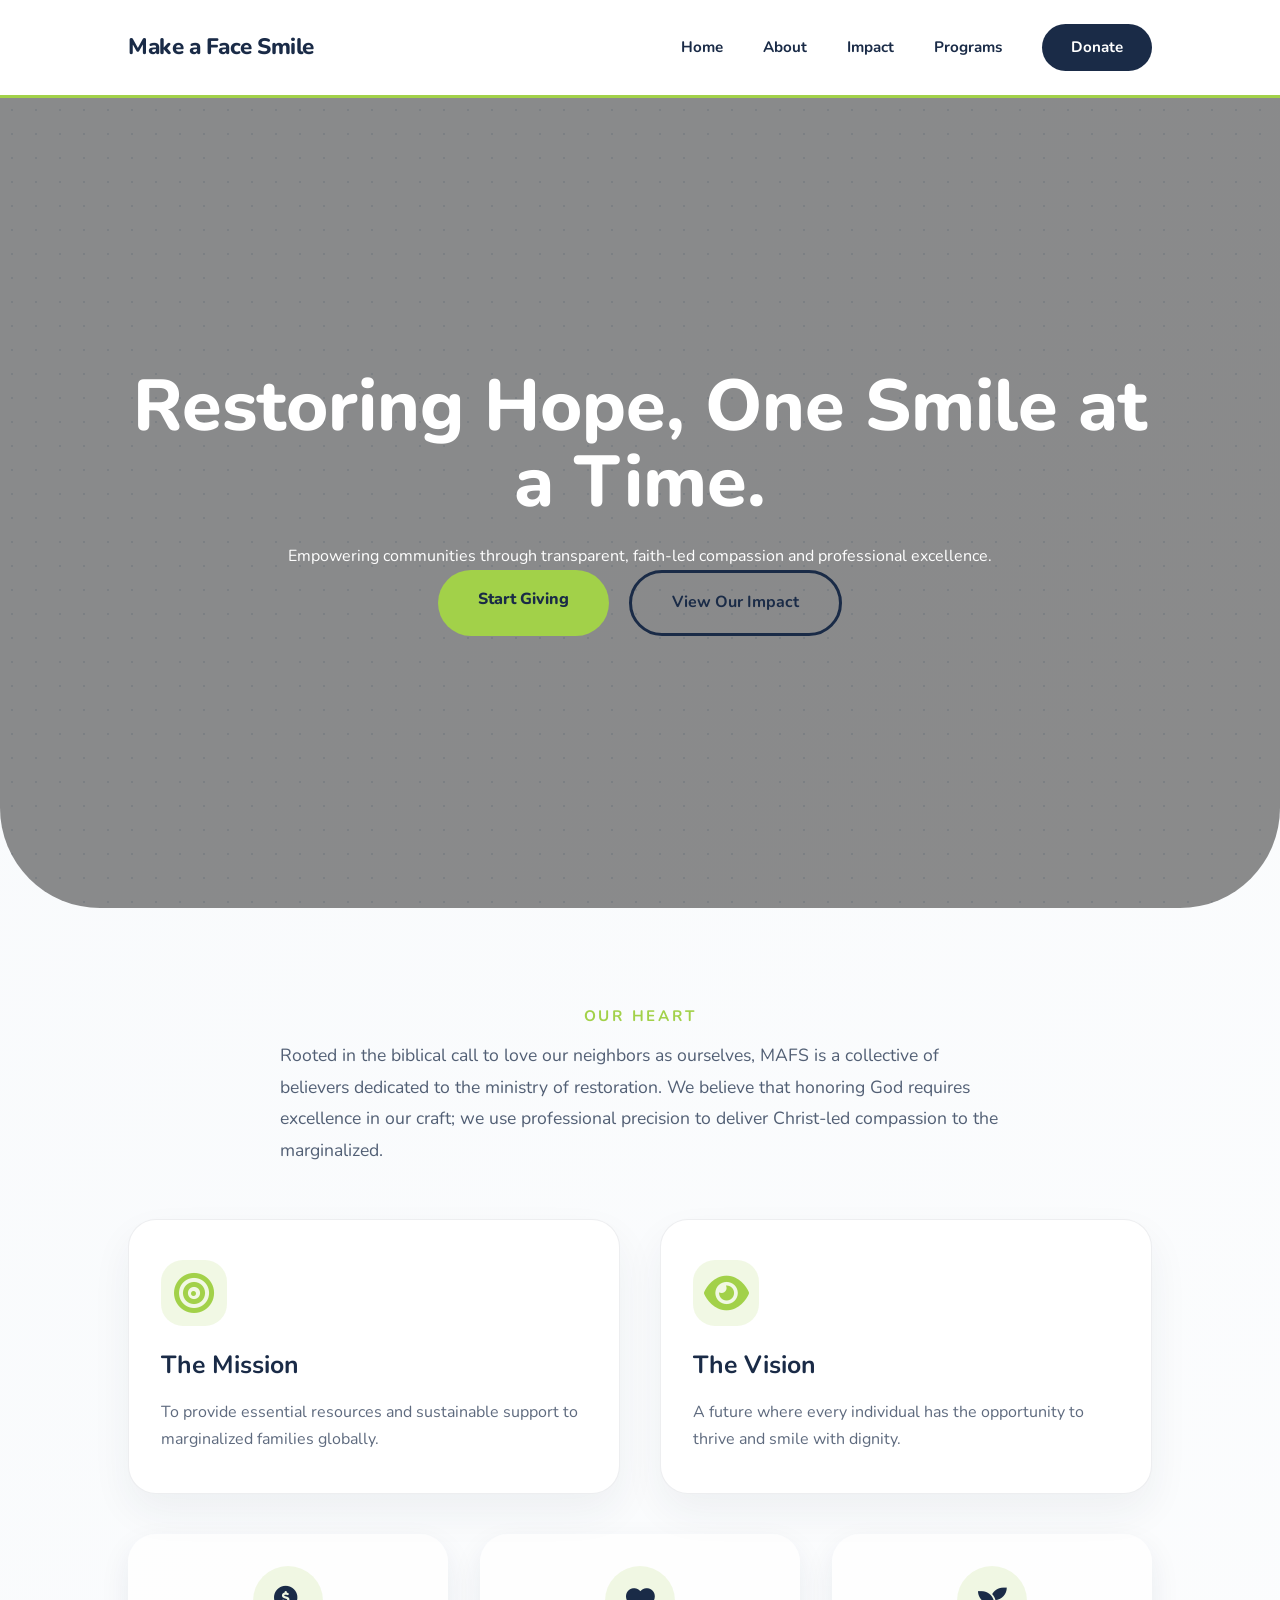
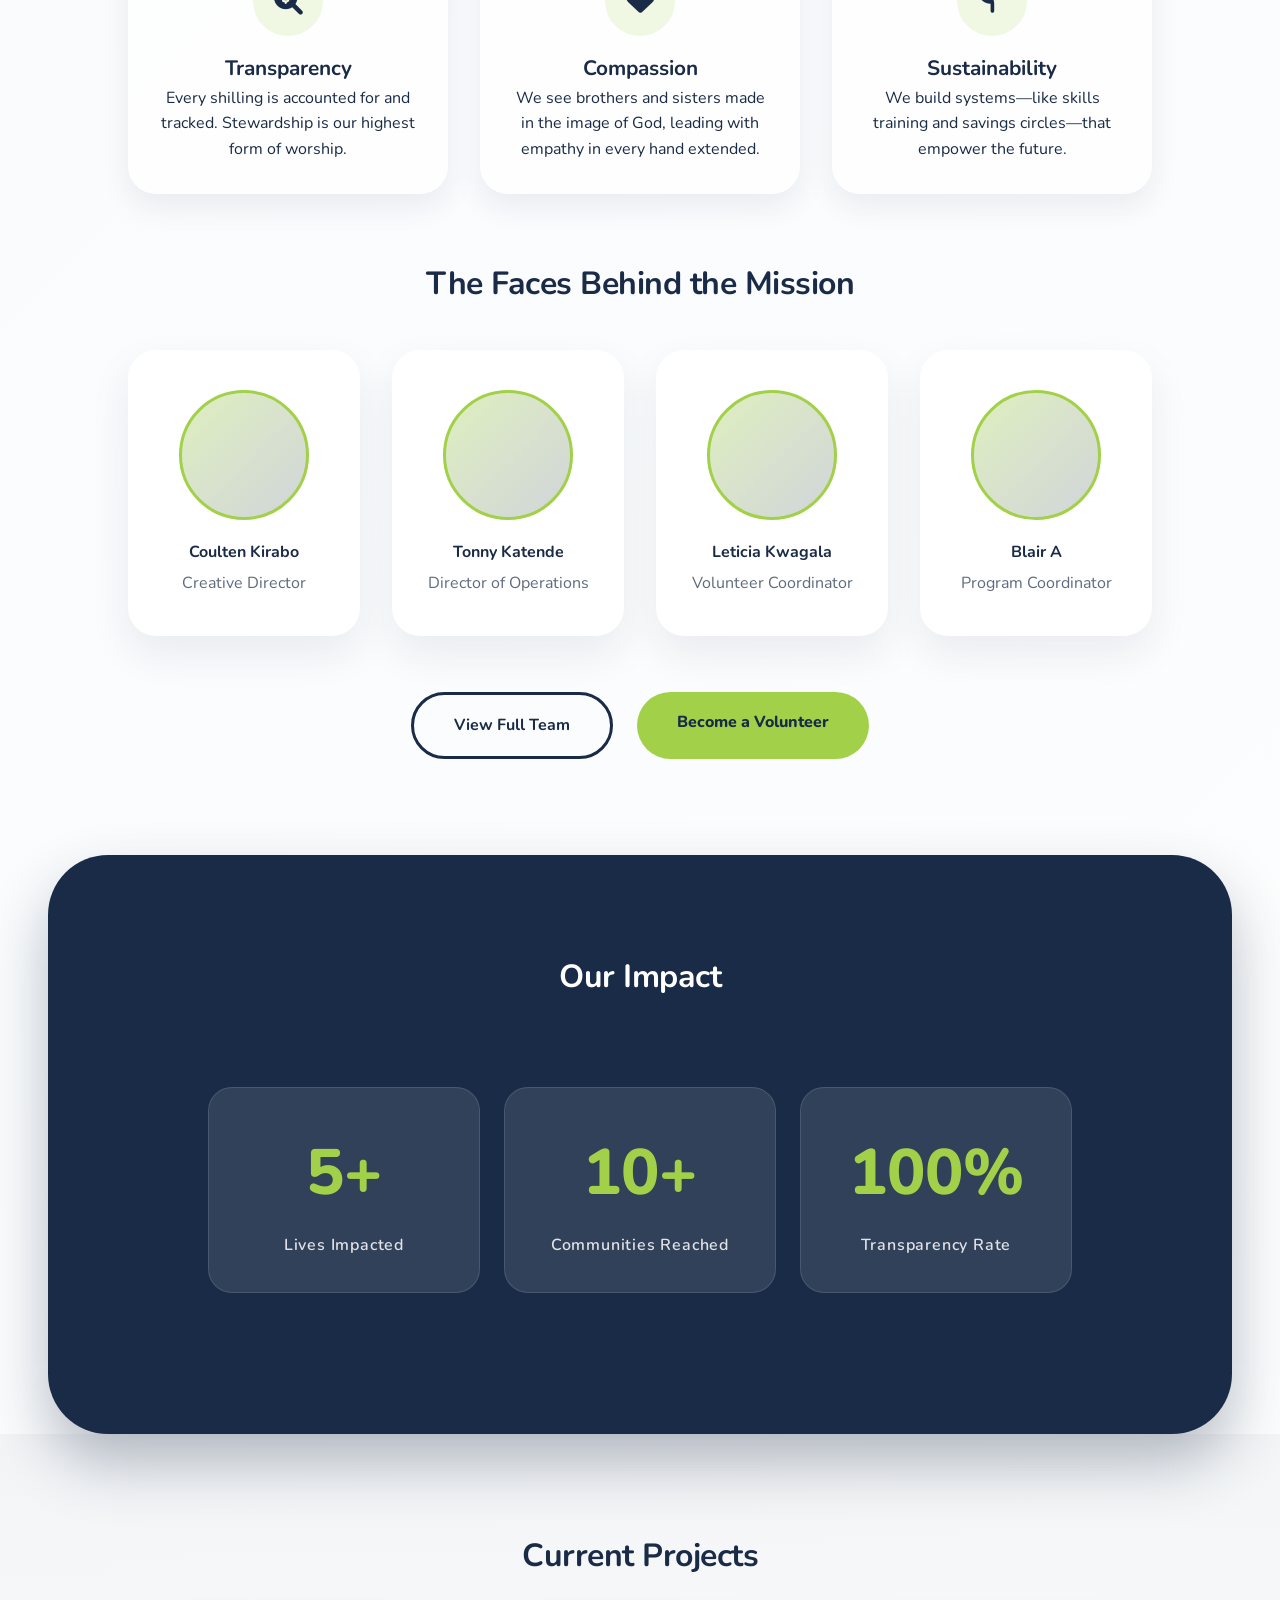
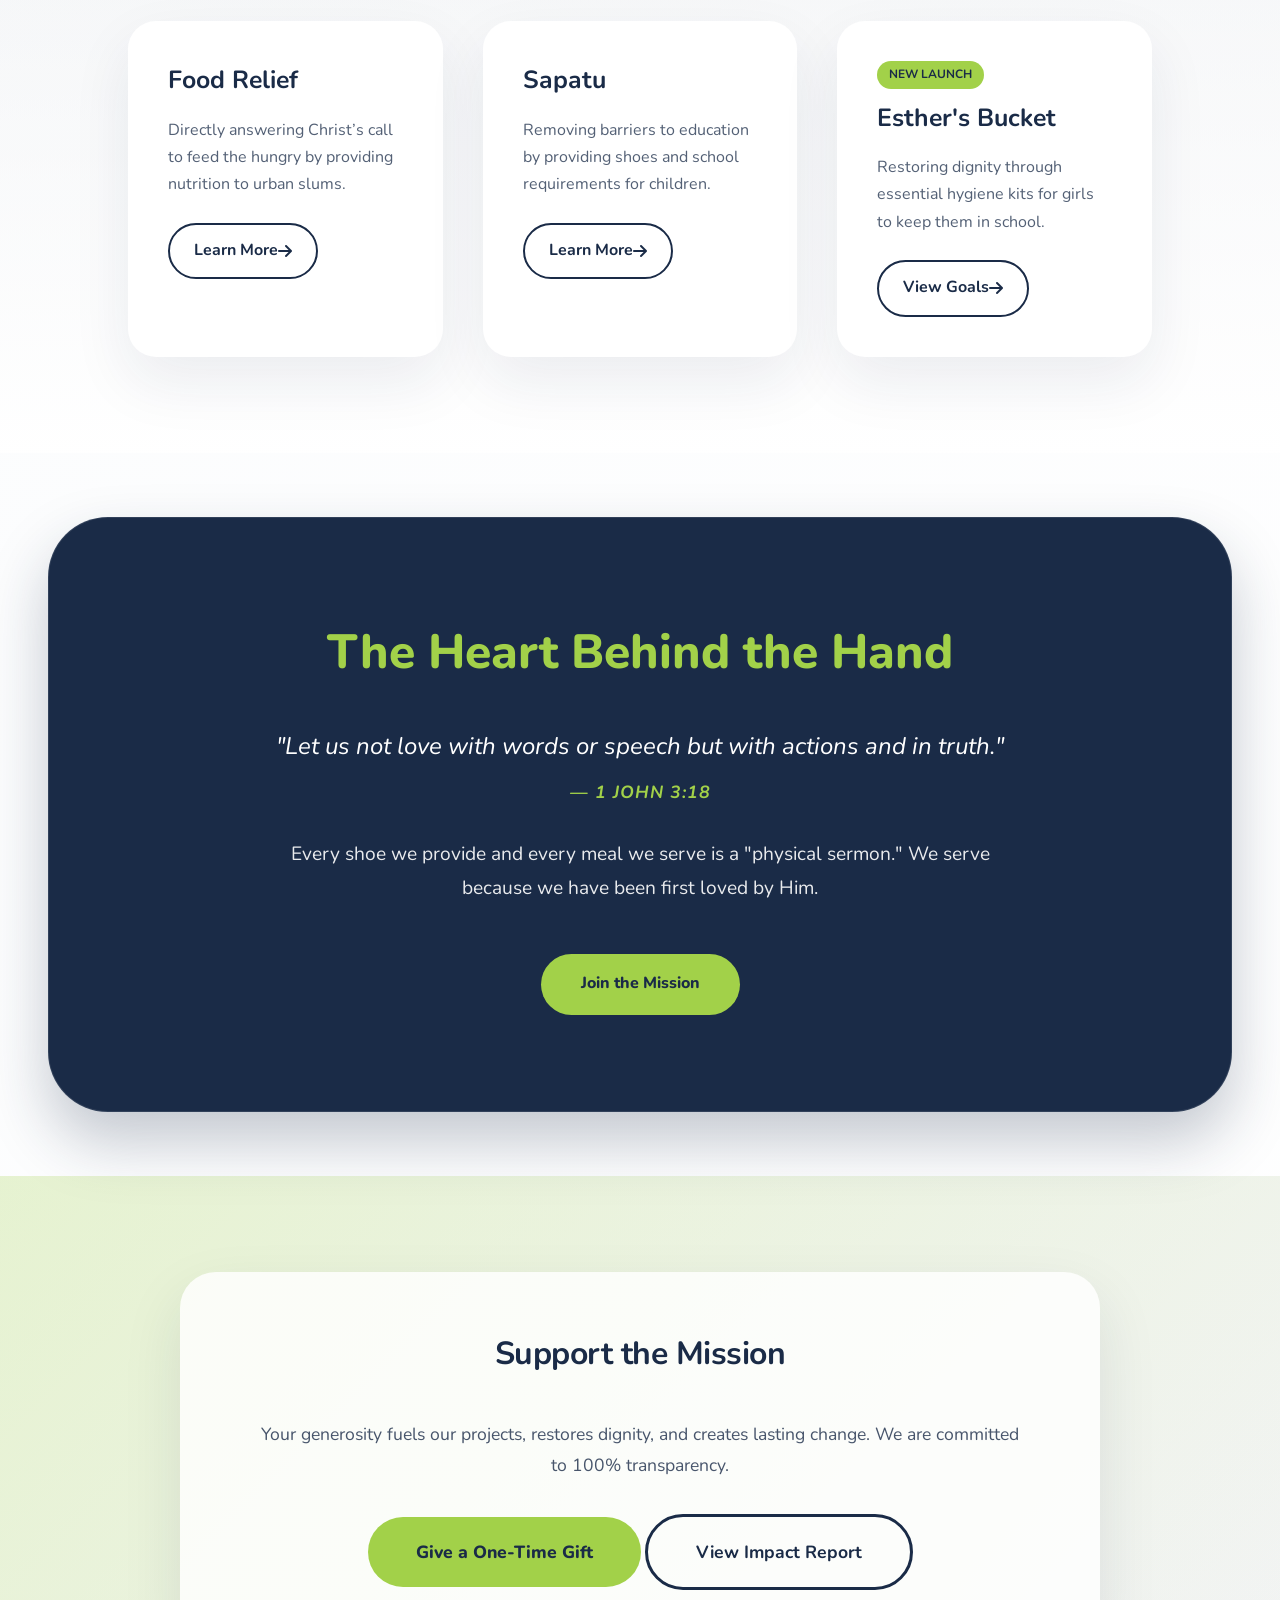
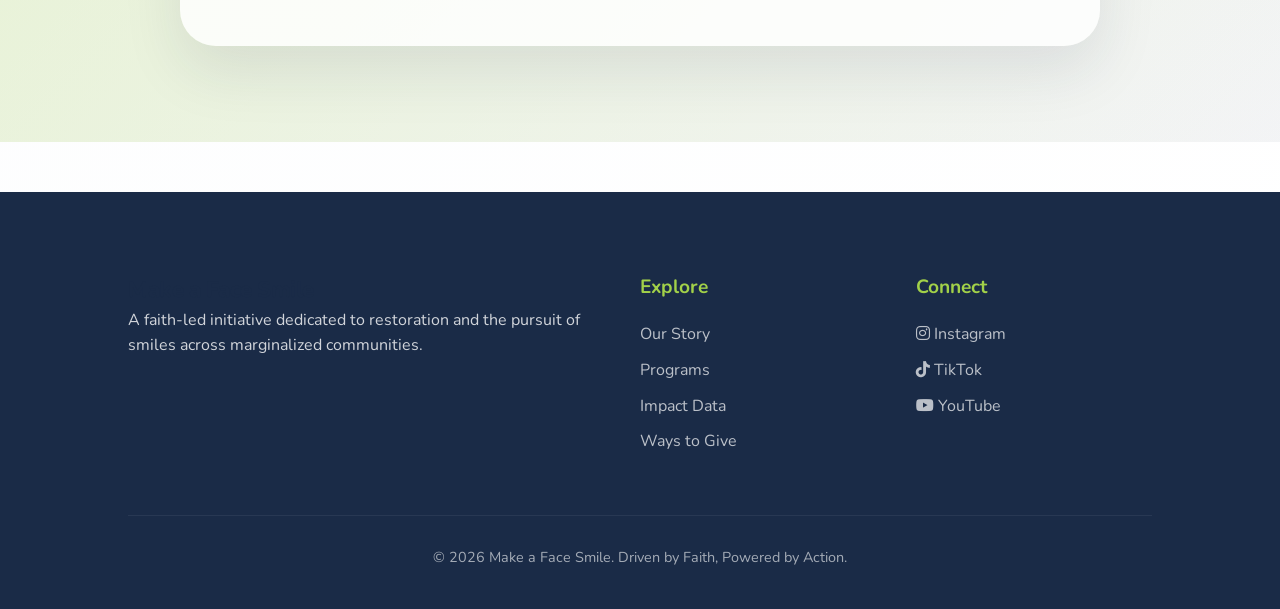
==== index.html @ a9827ba6 "Change: font to Nunito" ====
<!DOCTYPE html>
<html lang="en">

<head>
    <meta charset="UTF-8">
    <meta name="viewport" content="width=device-width, initial-scale=1.0">
    <!-- <link rel="icon" type="image/png" sizes="32x32" href="assets/icon.jpeg"> -->
    <title>Make a Face Smile | Restoring Hope & Dignity</title>
    <link rel="stylesheet" href="style.css">
    <link rel="stylesheet" href="https://cdnjs.cloudflare.com/ajax/libs/font-awesome/6.0.0/css/all.min.css">
</head>

<body>

    <nav class="navbar">
        <div class="logo">Make a Face Smile</div>
        <ul class="nav-links">
            <li><a href="#">Home</a></li>
            <li><a href="#about">About</a></li>
            <li><a href="#impact">Impact</a></li>
            <li><a href="programs.html">Programs</a></li>
            <li><a href="#maintenance.html" class="cta-btn">Donate</a></li>
        </ul>
    </nav>

    <header class="hero">
        <video autoplay muted loop playsinline class="hero-video">
            <source src="assets/sapatus.mp4" type="video/mp4">
            Your browser does not support the video tag.
        </video>
        <div class="hero-content">
            <h1>Restoring Hope, One Smile at a Time.</h1>
            <p>Empowering communities through transparent, faith-led compassion and professional excellence.</p>
            <div class="hero-btns">
                <a href="#maintenance.html" class="btn-primary">Start Giving</a>
                <a href="#impact" class="btn-secondary">View Our Impact</a>
            </div>
        </div>
    </header>

    <section id="about" class="section about-section">
        <div class="container">
            <div class="identity-header">
                <h2 class="section-subtitle">Our Heart</h2>
                <p class="identity-text">
                    Rooted in the biblical call to love our neighbors as ourselves, MAFS is a collective of believers
                    dedicated to the ministry of restoration. We believe that honoring God requires excellence in our
                    craft; we use professional precision to deliver Christ-led compassion to the marginalized.
                </p>
            </div>

            <div class="mission-grid">
                <div class="mission-card glass">
                    <div class="card-icon">
                        <i class="fas fa-bullseye" style="color: var(--accent); font-size: 2.5rem;"></i>
                    </div>
                    <h2>The Mission</h2>
                    <p>To provide essential resources and sustainable support to marginalized families globally.</p>
                </div>
                <div class="mission-card glass">
                    <div class="card-icon">
                        <i class="fas fa-eye" style="color: var(--accent); font-size: 2.5rem;"></i>
                    </div>
                    <h2>The Vision</h2>
                    <p>A future where every individual has the opportunity to thrive and smile with dignity.</p>
                </div>
            </div>

            <div class="values-grid">
                <div class="value-item">
                    <div class="value-circle glass"><i class="fas fa-search-dollar"></i></div>
                    <h3>Transparency</h3>
                    <p>Every shilling is accounted for and tracked. Stewardship is our highest form of worship.</p>
                </div>
                <div class="value-item">
                    <div class="value-circle glass"><i class="fas fa-heart"></i></div>
                    <h3>Compassion</h3>
                    <p>We see brothers and sisters made in the image of God, leading with empathy in every hand
                        extended.</p>
                </div>
                <div class="value-item">
                    <div class="value-circle glass"><i class="fas fa-seedling"></i></div>
                    <h3>Sustainability</h3>
                    <p>We build systems—like skills training and savings circles—that empower the future.</p>
                </div>
            </div>

            <div class="team-section">
                <h2 class="section-title">The Faces Behind the Mission</h2>
                <div class="team-grid">
                    <div class="team-member">
                        <div class="member-photo glass"></div>
                        <h4>Coulten Kirabo</h4>
                        <p>Creative Director</p>
                    </div>
                    <div class="team-member">
                        <div class="member-photo glass"></div>
                        <h4>Tonny Katende</h4>
                        <p>Director of Operations</p>
                    </div>
                    <div class="team-member">
                        <div class="member-photo glass"></div>
                        <h4>Leticia Kwagala</h4>
                        <p>Volunteer Coordinator</p>
                    </div>
                    <div class="team-member">
                        <div class="member-photo glass"></div>
                        <h4>Blair A</h4>
                        <p>Program Coordinator</p>
                    </div>
                </div>
                <div class="team-actions">
                    <a href="#maintenance.html" class="btn-secondary">View Full Team</a>
                    <a href="#maintenance.html" class="btn-primary"
                        style="background-color: var(--accent); color: var(--primary);">Become a Volunteer</a>
                </div>
            </div>
        </div>
    </section>

    <section id="impact" class="section impact-section">
        <h2 class="section-title">Our Impact</h2>
        <div class="stats-bar glass">
            <div class="stat-item">
                <h3 class="stat">5k+</h3>
                <p>Lives Impacted</p>
            </div>
            <div class="stat-item">
                <h3 class="stat">10+</h3>
                <p>Communities Reached</p>
            </div>
            <div class="stat-item">
                <h3 class="stat-number">100</h3>
                <p>Transparency Rate</p>
            </div>
        </div>
    </section>

    <section class="projects-container">
        <h2 class="section-title">Current Projects</h2>
        <div class="projects-grid">
            <article class="project-card glass">
                <div class="card-content">
                    <h3>Food Relief</h3>
                    <p>Directly answering Christ’s call to feed the hungry by providing nutrition to urban slums.</p>
                    <a href="programs.html" class="btn-minimal">Learn More <i class="fas fa-arrow-right"></i></a>
                </div>
            </article>

            <article class="project-card glass">
                <div class="card-content">
                    <h3>Sapatu</h3>
                    <p>Removing barriers to education by providing shoes and school requirements for children.</p>
                    <a href="programs.html" class="btn-minimal">Learn More <i class="fas fa-arrow-right"></i></a>
                </div>
            </article>

            <article class="project-card glass highlight">
                <div class="card-content">
                    <span class="status-badge">New Launch</span>
                    <h3>Esther's Bucket</h3>
                    <p>Restoring dignity through essential hygiene kits for girls to keep them in school.</p>
                    <a href="programs.html" class="btn-minimal">View Goals <i class="fas fa-arrow-right"></i></a>
                </div>
            </article>
        </div>
    </section>

    <section class="heart-behind-hand glass">
        <div class="container center-text">
            <h2>The Heart Behind the Hand</h2>
            <blockquote>
                "Let us not love with words or speech but with actions and in truth."
                <cite>— 1 John 3:18</cite>
            </blockquote>
            <p>Every shoe we provide and every meal we serve is a "physical sermon." We serve because we have been first
                loved by Him.</p>
            <a href="maintenance.html" class="btn-primary">Join the Mission</a>
        </div>
    </section>

    <section id="donate" class="section donate-section">
        <div class="donate-container glass">
            <h2 class="section-title">Support the Mission</h2>
            <div class="donate-content">
                <p class="donate-description">
                    Your generosity fuels our projects, restores dignity, and creates lasting change. We are committed
                    to 100% transparency.
                </p>
                <div class="donate-btns">
                    <a href="maintenance.html" class="btn-primary btn-large">Give a One-Time Gift</a>
                    <a href="#" class="btn-secondary btn-large">View Impact Report</a>
                </div>
            </div>
        </div>
    </section>

    <footer class="footer">
        <div class="footer-container">
            <div class="footer-column">
                <div class="logo">Make a Face Smile</div>
                <p>A faith-led initiative dedicated to restoration and the pursuit of smiles across marginalized
                    communities.</p>
            </div>
            <div class="footer-column">
                <h4>Explore</h4>
                <ul>
                    <li><a href="#about">Our Story</a></li>
                    <li><a href="programs.html">Programs</a></li>
                    <li><a href="#impact">Impact Data</a></li>
                    <li><a href="#maintenance.html">Ways to Give</a></li>
                </ul>
            </div>
            <div class="footer-column">
                <h4>Connect</h4>
                <div class="social-links">
                    <a href="#"><i class="fab fa-instagram"></i> Instagram</a>
                    <a href="https://www.tiktok.com/@make.a.face.smile" target="_blank"><i class="fab fa-tiktok"></i>
                        TikTok</a>
                    <a href="#"><i class="fab fa-youtube"></i> YouTube</a>
                </div>
            </div>
        </div>
        <div class="footer-bottom">
            <p>&copy; 2026 Make a Face Smile. Driven by Faith, Powered by Action.</p>
        </div>
    </footer>

    <script src="script.js"></script>
</body>

</html>
---- style.css ----
@import url('https://fonts.googleapis.com/css2?family=Nunito:wght@400;700;800&display=swap');

:root {
    --primary: #1A2B47;
    --accent: #A2D149;
    --neutral: #E2E8F0;
    --white: #FFFFFF;
    --bg-light: #F8FAFC;
    --joy-yellow: #A2D149;
}

* {
    margin: 0;
    padding: 0;
    box-sizing: border-box;
    font-family: 'Nunito', sans-serif;
}

html {
    scroll-behavior: smooth;
}


body {
    background: linear-gradient(135deg, var(--bg-light) 0%, var(--white) 100%);
    color: var(--primary);
    line-height: 1.6;
}

.navbar {
    display: flex;
    justify-content: space-between;
    align-items: center;
    padding: 1.5rem 10%;
    background: rgba(255, 255, 255, 0.95);
    backdrop-filter: blur(15px);
    position: sticky;
    top: 0;
    z-index: 1000;
    border-bottom: 3px solid var(--accent);
}

.logo {
    font-size: 1.4rem;
    font-weight: 800;
    letter-spacing: -0.5px;
    color: var(--primary);
}

.nav-links {
    display: flex;
    list-style: none;
    gap: 2.5rem;
    align-items: center;
}

.nav-links a {
    text-decoration: none;
    color: var(--primary);
    font-weight: 700;
    font-size: 0.95rem;
    transition: color 0.3s;
}

.nav-links a:hover {
    color: var(--accent);
}

.nav-links li a.active {
    color: var(--accent);
}

.cta-btn {
    background: var(--primary);
    color: var(--white) !important;
    padding: 0.7rem 1.8rem;
    border-radius: 50px;
    transition: all 0.3s ease;
    display: inline-block;
    text-align: center;
}

.cta-btn:hover {
    background: var(--accent);
    color: var(--primary) !important;
    transform: translateY(-2px);
    box-shadow: 0 5px 15px rgba(162, 209, 73, 0.4);
}

.hero {
    height: 90vh;
    display: flex;
    align-items: center;
    justify-content: center;
    text-align: center;
    padding: 0 10%;
    border-radius: 0 0 100px 100px;
    background: linear-gradient(180deg, rgba(162, 209, 73, 0.1) 0%, var(--bg-light) 100%);
    background-image: radial-gradient(var(--neutral) 0.8px, transparent 0.8px);
    background-size: 24px 24px;
    position: relative;
    overflow: hidden;
}

.hero::before {
    content: "";
    position: absolute;
    top: 0;
    left: 0;
    width: 100%;
    height: 100%;
    background: rgba(0, 0, 0, 0.45); 
    z-index: 1;
}

.hero-video {
    position: absolute;
    top: 50%;
    left: 50%;
    min-width: 100%;
    min-height: 100%;
    width: auto;
    height: auto;
    z-index: -1; 
    transform: translate(-50%, -50%);
    object-fit: cover; 
}

.hero-content {
    position: relative; 
    z-index: 2;      
    color: var(--white); 
}

.hero-content h1 {
    font-size: clamp(2.5rem, 6vw, 4.5rem);
    line-height: 1.05;
    margin-bottom: 1.5rem;
    font-weight: 800;
    color: var(--white);
}

.hero-content h1 span {
    color: var(--accent);
}

.hero-btns {
    display: flex;
    gap: 1.2rem;
    justify-content: center;
    flex-wrap: wrap;
}

.btn-primary {
    background: var(--accent);
    color: var(--primary);
    padding: 1.1rem 2.5rem;
    text-decoration: none;
    font-weight: 800;
    border-radius: 50px;
    display: inline-block;
    text-align: center;
    transition: all 0.4s cubic-bezier(0.175, 0.885, 0.32, 1.275);
}

.btn-primary:hover {
    background: var(--primary);
    color: var(--white);
    transform: scale(1.05);
    box-shadow: 0 15px 30px rgba(162, 209, 73, 0.3);
}

.btn-secondary {
    border: 3px solid var(--primary);
    color: var(--primary);
    padding: 1.1rem 2.5rem;
    text-decoration: none;
    font-weight: 700;
    border-radius: 50px;
    display: inline-block;
    text-align: center;
    transition: all 0.3s;
}

.btn-secondary:hover {
    background: var(--primary);
    color: var(--white);
}

.heart-behind-hand.glass {
    background: var(--primary);
    color: var(--white);
    padding: 6rem 10%;
    margin: 4rem 3rem;
    border-radius: 60px;
    text-align: center;
    box-shadow: 0 30px 60px rgba(26, 43, 71, 0.25);
    border: 1px solid rgba(255, 255, 255, 0.1);
}

.heart-behind-hand.glass-dark {
    background: rgba(26, 43, 71, 0.95);
    backdrop-filter: blur(20px);
    -webkit-backdrop-filter: blur(20px);
    color: var(--white);
    padding: 6rem 10%;
    margin: 4rem 3rem;
    border-radius: 60px;
    text-align: center;
    box-shadow: 0 30px 60px rgba(26, 43, 71, 0.4);
    border: 1px solid rgba(255, 255, 255, 0.15);
    position: relative;
}

.heart-behind-hand.glass-dark::before {
    content: '';
    position: absolute;
    top: 0;
    left: 0;
    right: 0;
    bottom: 0;
    background: linear-gradient(135deg, rgba(162, 209, 73, 0.1) 0%, rgba(255, 255, 255, 0.05) 100%);
    border-radius: 60px;
    pointer-events: none;
}

.heart-behind-hand h2 {
    font-size: clamp(2rem, 4vw, 3rem);
    margin-bottom: 2.5rem;
    color: var(--accent);
    font-weight: 800;
}

.heart-behind-hand blockquote {
    font-size: 1.5rem;
    font-style: italic;
    max-width: 800px;
    margin: 0 auto 2rem;
    line-height: 1.4;
    padding: 0 2rem;
}

.heart-behind-hand cite {
    display: block;
    margin-top: 1rem;
    font-size: 1.1rem;
    font-weight: 700;
    color: var(--accent);
    text-transform: uppercase;
    letter-spacing: 1px;
}

.heart-behind-hand p {
    font-size: 1.2rem;
    max-width: 700px;
    margin: 2rem auto 3rem;
    opacity: 0.9;
    line-height: 1.8;
}

.center-text {
    text-align: center;
}

@media (max-width: 768px) {
    .heart-behind-hand.glass,
    .heart-behind-hand.glass-dark {
        margin: 2rem 1rem;
        padding: 4rem 1.5rem;
        border-radius: 40px;
    }
    
    .heart-behind-hand blockquote {
        font-size: 1.2rem;
    }
}

.mission-card:hover {
    transform: translateY(-15px);
    border-bottom: 8px solid var(--accent);
    box-shadow: 0 25px 60px rgba(162, 209, 73, 0.15);
}

.stat-item h3 {
    font-size: 4rem;
    color: var(--accent);
    margin-bottom: 0.5rem;
    font-weight: 800;
}

.stat-number::after {
    content: "%";
}

.impact-section {
    background: var(--primary);
    color: var(--white);
    border-radius: 60px;
    margin: 0 3rem;
    box-shadow: 0 30px 60px rgba(26, 43, 71, 0.3);
}

.section {
    padding: 6rem 10%;
}

.container {
    max-width: 1100px;
    margin: 0 auto;
}

.section-title {
    text-align: center;
    font-size: clamp(2rem, 2.5vw, 2.8rem);
    letter-spacing: -0.5px;
    margin-bottom: 2.5rem;
}

.section-subtitle {
    text-align: center;
    font-size: 0.95rem;
    color: var(--accent);
    letter-spacing: 0.18em;
    text-transform: uppercase;
    margin-bottom: 0.75rem;
}

.identity-header {
    max-width: 720px;
    margin: 0 auto 3.25rem;
}

.identity-text {
    font-size: 1.1rem;
    line-height: 1.8;
    color: rgba(26, 43, 71, 0.75);
}

.mission-grid {
    display: flex;
    gap: 2.5rem;
    flex-wrap: wrap;
    justify-content: center;
    margin-top: 2.5rem;
}

.mission-card {
    background: var(--white);
    border-radius: 28px;
    padding: 2.5rem 2rem;
    box-shadow: 0 18px 40px rgba(26, 43, 71, 0.06);
    border: 1px solid rgba(26, 43, 71, 0.08);
    transition: transform 0.35s ease, box-shadow 0.35s ease;
    flex: 1 1 300px;
    min-width: 260px;
}

.mission-card h2 {
    margin-top: 1.25rem;
    font-size: 1.55rem;
    color: var(--primary);
}

.mission-card p {
    margin-top: 0.85rem;
    color: rgba(26, 43, 71, 0.7);
    line-height: 1.7;
}

.card-icon {
    font-size: 2.4rem;
    display: inline-flex;
    align-items: center;
    justify-content: center;
    width: 66px;
    height: 66px;
    border-radius: 22px;
    background: rgba(162, 209, 73, 0.15);
}

.values-grid {
    display: grid;
    grid-template-columns: repeat(auto-fit, minmax(220px, 1fr));
    gap: 2rem;
    margin-top: 2.5rem;
}

.value-item {
    background: rgba(255, 255, 255, 0.75);
    border-radius: 28px;
    padding: 2rem;
    text-align: center;
    box-shadow: 0 12px 30px rgba(26, 43, 71, 0.08);
}

.value-circle {
    width: 70px;
    height: 70px;
    border-radius: 999px;
    display: flex;
    align-items: center;
    justify-content: center;
    margin: 0 auto 1rem;
    background: rgba(162, 209, 73, 0.15);
    font-size: 1.8rem;
}

.value-item h3 {
    margin-top: 0.4rem;
    font-size: 1.3rem;
}

.team-section {
    margin-top: 4rem;
}

.team-grid {
    display: grid;
    grid-template-columns: repeat(auto-fit, minmax(220px, 1fr));
    gap: 2rem;
    margin-top: 2.2rem;
}

.team-member {
    background: var(--white);
    border-radius: 28px;
    padding: 2.5rem 2rem;
    text-align: center;
    box-shadow: 0 18px 40px rgba(26, 43, 71, 0.08);
}

.member-photo {
    width: 130px;
    height: 130px;
    margin: 0 auto 1.3rem;
    border-radius: 50%;
    background: linear-gradient(135deg, rgba(162, 209, 73, 0.35), rgba(26, 43, 71, 0.2));
    display: flex;
    align-items: center;
    justify-content: center;
    font-size: 2.5rem;
    color: var(--primary);
    border: 3px solid var(--accent);
}

.team-actions {
    margin-top: 3.5rem;
    display: flex;
    gap: 1.5rem;
    justify-content: center;
    flex-wrap: wrap;
}

.team-actions .btn-primary:hover {
    background-color: var(--primary) !important;
    color: var(--white) !important;
}

.team-member h4 {
    margin-bottom: 0.3rem;
}

.team-member p {
    color: rgba(26, 43, 71, 0.7);
}

.stats-bar {
    display: flex;
    gap: 1.5rem;
    justify-content: center;
    align-items: stretch;
    flex-wrap: wrap;
    padding: 2.8rem 2rem;
}

.stat-item {
    flex: 1 1 240px;
    background: rgba(255, 255, 255, 0.1);
    border-radius: 24px;
    padding: 2.2rem 1.8rem;
    text-align: center;
    box-shadow: inset 0 0 0 1px rgba(255, 255, 255, 0.12);
}

.stat-item p {
    opacity: 0.85;
    margin-top: 0.5rem;
    font-weight: 600;
    letter-spacing: 0.05em;
}

.projects-container {
    padding: 6rem 10%;
    background: linear-gradient(180deg, rgba(26, 43, 71, 0.04) 0%, rgba(255, 255, 255, 0.92) 100%);
}

.projects-grid {
    display: grid;
    grid-template-columns: repeat(auto-fit, minmax(260px, 1fr));
    gap: 2.5rem;
    margin-top: 2.5rem;
}

.project-card {
    border-radius: 28px;
    overflow: hidden;
    background: var(--white);
    box-shadow: 0 25px 60px rgba(26, 43, 71, 0.08);
    transition: transform 0.35s ease, box-shadow 0.35s ease;
}

.project-card:hover {
    transform: translateY(-12px);
    box-shadow: 0 35px 70px rgba(26, 43, 71, 0.13);
}

.upcoming-project {
    border: 2px dashed var(--accent) !important;
    background: rgba(162, 209, 73, 0.05);
}

.status-badge {
    background-color: var(--accent);
    color: var(--primary);
    padding: 4px 12px;
    border-radius: 20px;
    font-size: 0.75rem;
    font-weight: bold;
    text-transform: uppercase;
    display: inline-block;
    margin-bottom: 10px;
}

.footer {
    background-color: var(--primary);
    color: white;
    padding: 80px 10% 40px;
    margin-top: 50px;
}

.footer-container {
    display: grid;
    grid-template-columns: 2fr 1fr 1fr;
    gap: 40px;
    margin-bottom: 50px;
}

.footer-column h4 {
    color: var(--accent);
    margin-bottom: 20px;
    font-size: 1.2rem;
}

.footer-column p {
    line-height: 1.6;
    opacity: 0.8;
}

.footer-column ul {
    list-style: none;
    padding: 0;
}

.footer-column ul li {
    margin-bottom: 10px;
}

.footer-column ul li a, .social-links a {
    color: white;
    text-decoration: none;
    opacity: 0.7;
    transition: opacity 0.3s;
}

.footer-column ul li a:hover, .social-links a:hover {
    opacity: 1;
    color: var(--accent);
}

.social-links {
    display: flex;
    flex-direction: column;
    gap: 10px;
}

.footer-bottom {
    border-top: 1px solid rgba(255,255,255,0.1);
    padding-top: 30px;
    text-align: center;
    font-size: 0.9rem;
    opacity: 0.6;
}

.card-content {
    padding: 2.5rem;
}

.card-content h3 {
    margin-bottom: 1rem;
    font-size: 1.55rem;
}

.card-content p {
    margin-bottom: 1.5rem;
    color: rgba(26, 43, 71, 0.75);
    line-height: 1.7;
}

.btn-minimal {
    display: inline-flex;
    align-items: center;
    justify-content: center;
    padding: 0.85rem 1.5rem;
    border-radius: 999px;
    border: 2px solid var(--primary);
    background: transparent;
    color: var(--primary);
    font-weight: 700;
    text-decoration: none;
    text-align: center;
    transition: all 0.3s ease;
}

.btn-minimal:hover {
    background: rgba(162, 209, 73, 0.12);
    border-color: var(--accent);
    color: var(--primary);
    transform: translateY(-2px);
}

.donate-section {
    padding: 6rem 10%;
    background: linear-gradient(135deg, rgba(162, 209, 73, 0.25), rgba(26, 43, 71, 0.05));
}

.donate-container {
    max-width: 920px;
    margin: 0 auto;
    text-align: center;
    background: rgba(255, 255, 255, 0.82);
    padding: 3.5rem 2.5rem;
    border-radius: 36px;
    box-shadow: 0 25px 60px rgba(26, 43, 71, 0.1);
}

.donate-description {
    font-size: 1.1rem;
    line-height: 1.8;
    margin-bottom: 2rem;
    color: rgba(26, 43, 71, 0.8);
    max-width: 760px;
    margin-left: auto;
    margin-right: auto;
}

.btn-large {
    padding: 1.3rem 3rem;
    font-size: 1.1rem;
    text-align: center;
    display: inline-block;
}

@media (max-width: 980px) {
    .navbar { padding: 1.2rem 6%; }
    .hero { padding: 0 6%; }
    .section, .projects-container, .donate-section { padding: 4.5rem 6%; }
}

@media (max-width: 768px) {
    .footer-container { grid-template-columns: 1fr; }
    .hero { height: auto; padding: 6rem 4% 8rem; }
    .hero-content h1 { font-size: 2.2rem; }
    .btn-primary, .btn-secondary, .btn-large, .btn-minimal, .cta-btn {
        width: 100%;
        max-width: 400px;
        padding: 1rem 1.5rem;
    }
    .hero-btns, .team-actions {
        flex-direction: column;
        align-items: center;
    }
    .mission-grid, .stats-bar { flex-direction: column; }
    .impact-section { margin: 0 1rem; border-radius: 40px; }
}

@media (max-width: 500px) {
    .navbar { flex-wrap: wrap; justify-content: center; gap: 1rem; }
    .nav-links { gap: 1rem; }
    .logo { font-size: 1.2rem; }
}

/* maintenance */
.maintenance-hero {
    min-height: 90vh;
    display: flex;
    align-items: center;
    justify-content: center;
    text-align: center;
    padding: 0 10%;
    background: linear-gradient(135deg, var(--bg-light) 0%, var(--white) 100%);
    background-image: radial-gradient(var(--neutral) 0.8px, transparent 0.8px);
    background-size: 24px 24px;
}

.maintenance-card {
    background: var(--white);
    padding: 4rem 3rem;
    border-radius: 40px;
    box-shadow: 0 25px 60px rgba(26, 43, 71, 0.08);
    border: 1px solid rgba(162, 209, 73, 0.3);
    max-width: 600px;
    width: 100%;
}

.construction-icon {
    font-size: 4rem;
    margin-bottom: 1.5rem;
    display: inline-block;
    animation: pulse 2s infinite;
}

.maintenance-card h1 {
    font-size: 2.5rem;
    color: var(--primary);
    margin-bottom: 1rem;
    font-weight: 800;
}

.maintenance-card p {
    color: rgba(26, 43, 71, 0.7);
    font-size: 1.1rem;
    margin-bottom: 2.5rem;
    line-height: 1.7;
}

.progress-bar-container {
    background: var(--neutral);
    height: 12px;
    border-radius: 20px;
    margin-bottom: 3rem;
    overflow: hidden;
    position: relative;
}

.progress-fill {
    background: var(--accent);
    height: 100%;
    width: 65%;
    border-radius: 20px;
    position: relative;
    transition: width 1s ease-in-out;
}

@keyframes pulse {
    0% { transform: scale(1); }
    50% { transform: scale(1.1); }
    100% { transform: scale(1); }
}

@media (max-width: 768px) {
    .maintenance-card {
        padding: 3rem 1.5rem;
        margin: 0 1rem;
    }
    
    .maintenance-card h1 {
        font-size: 1.8rem;
    }
}
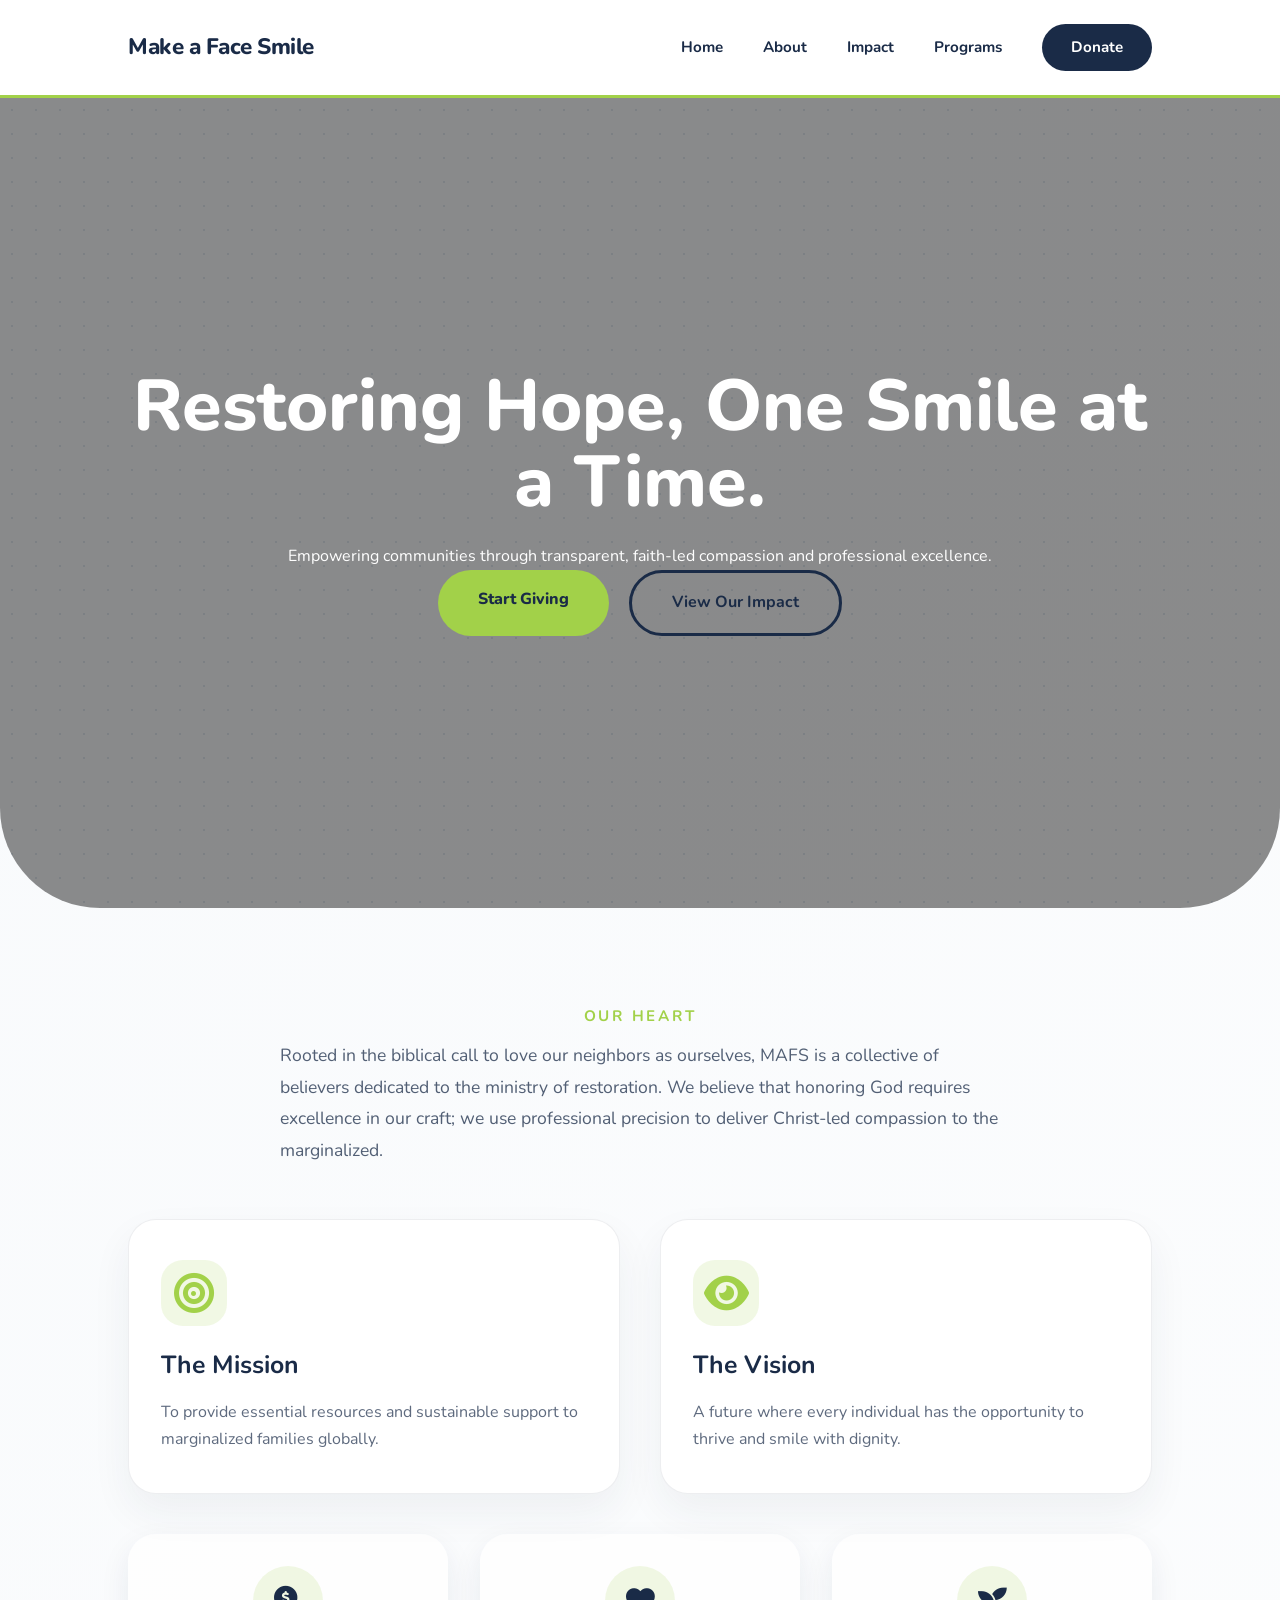
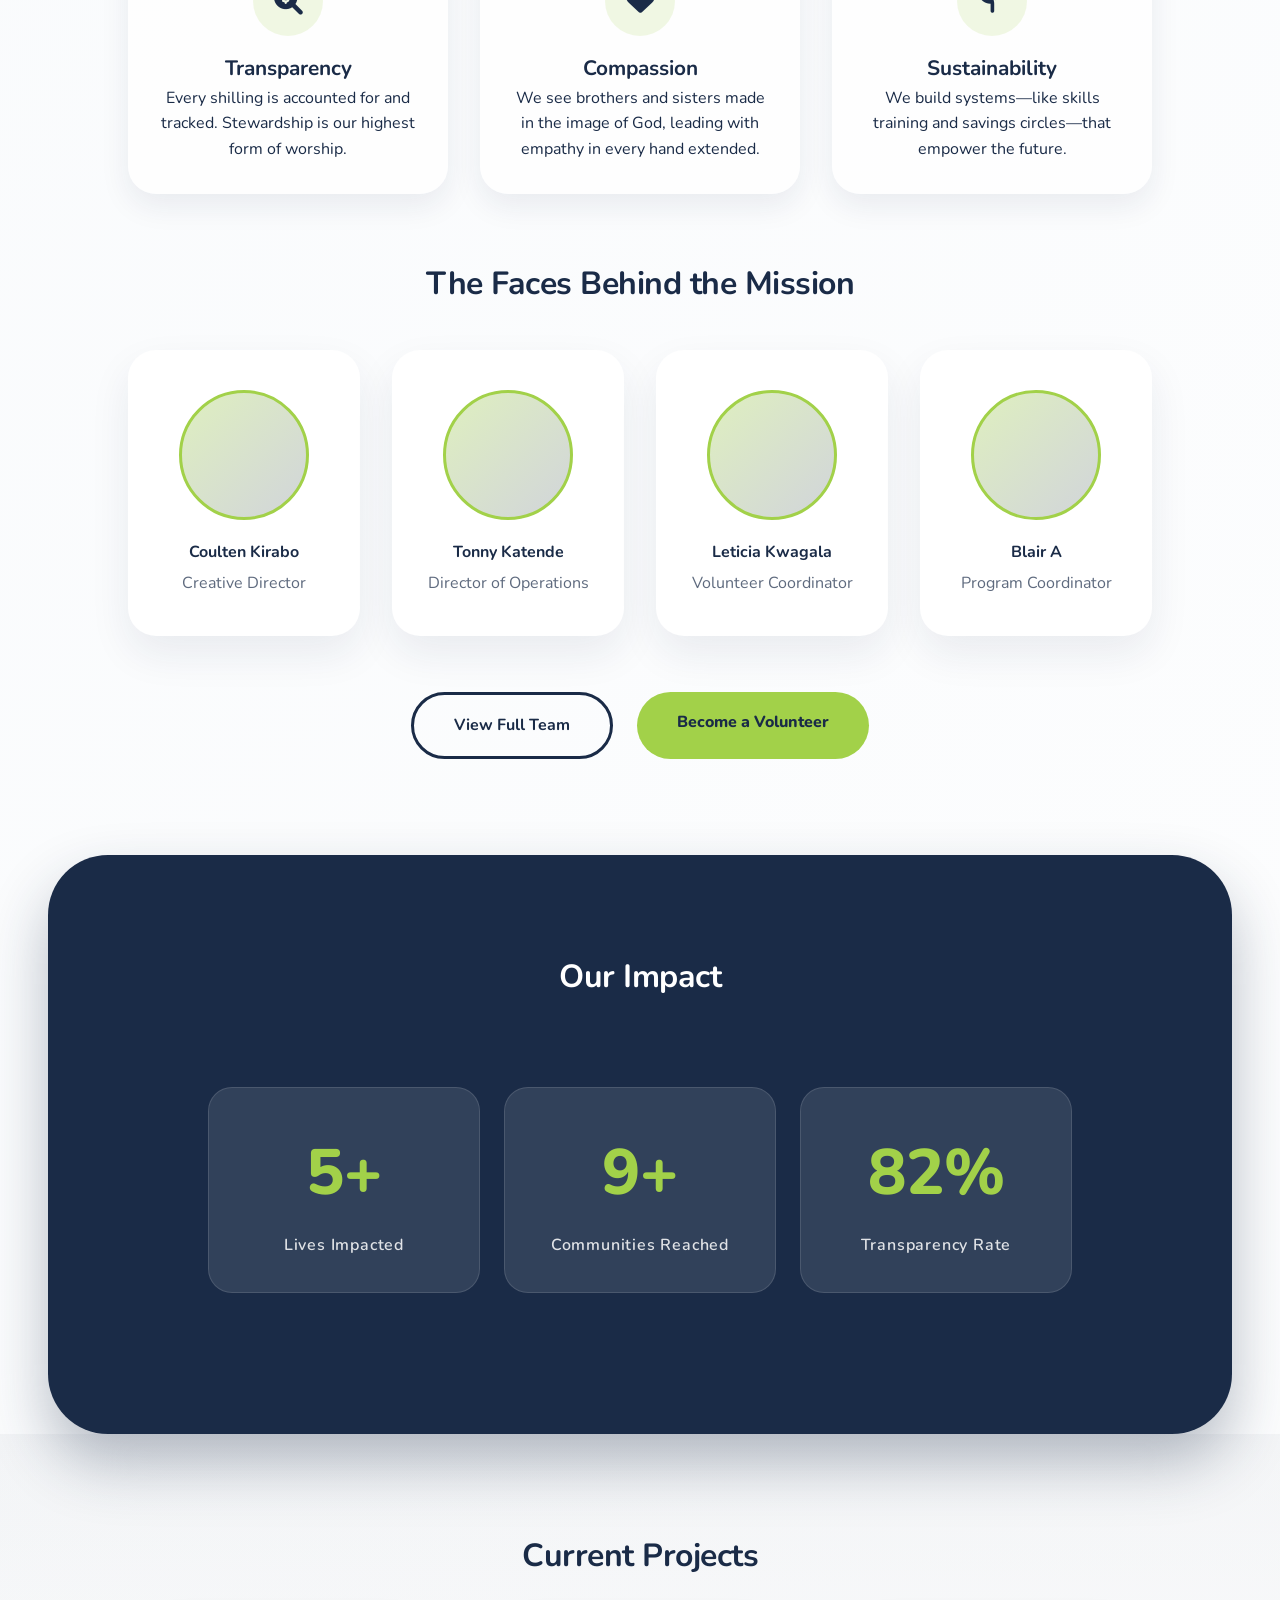
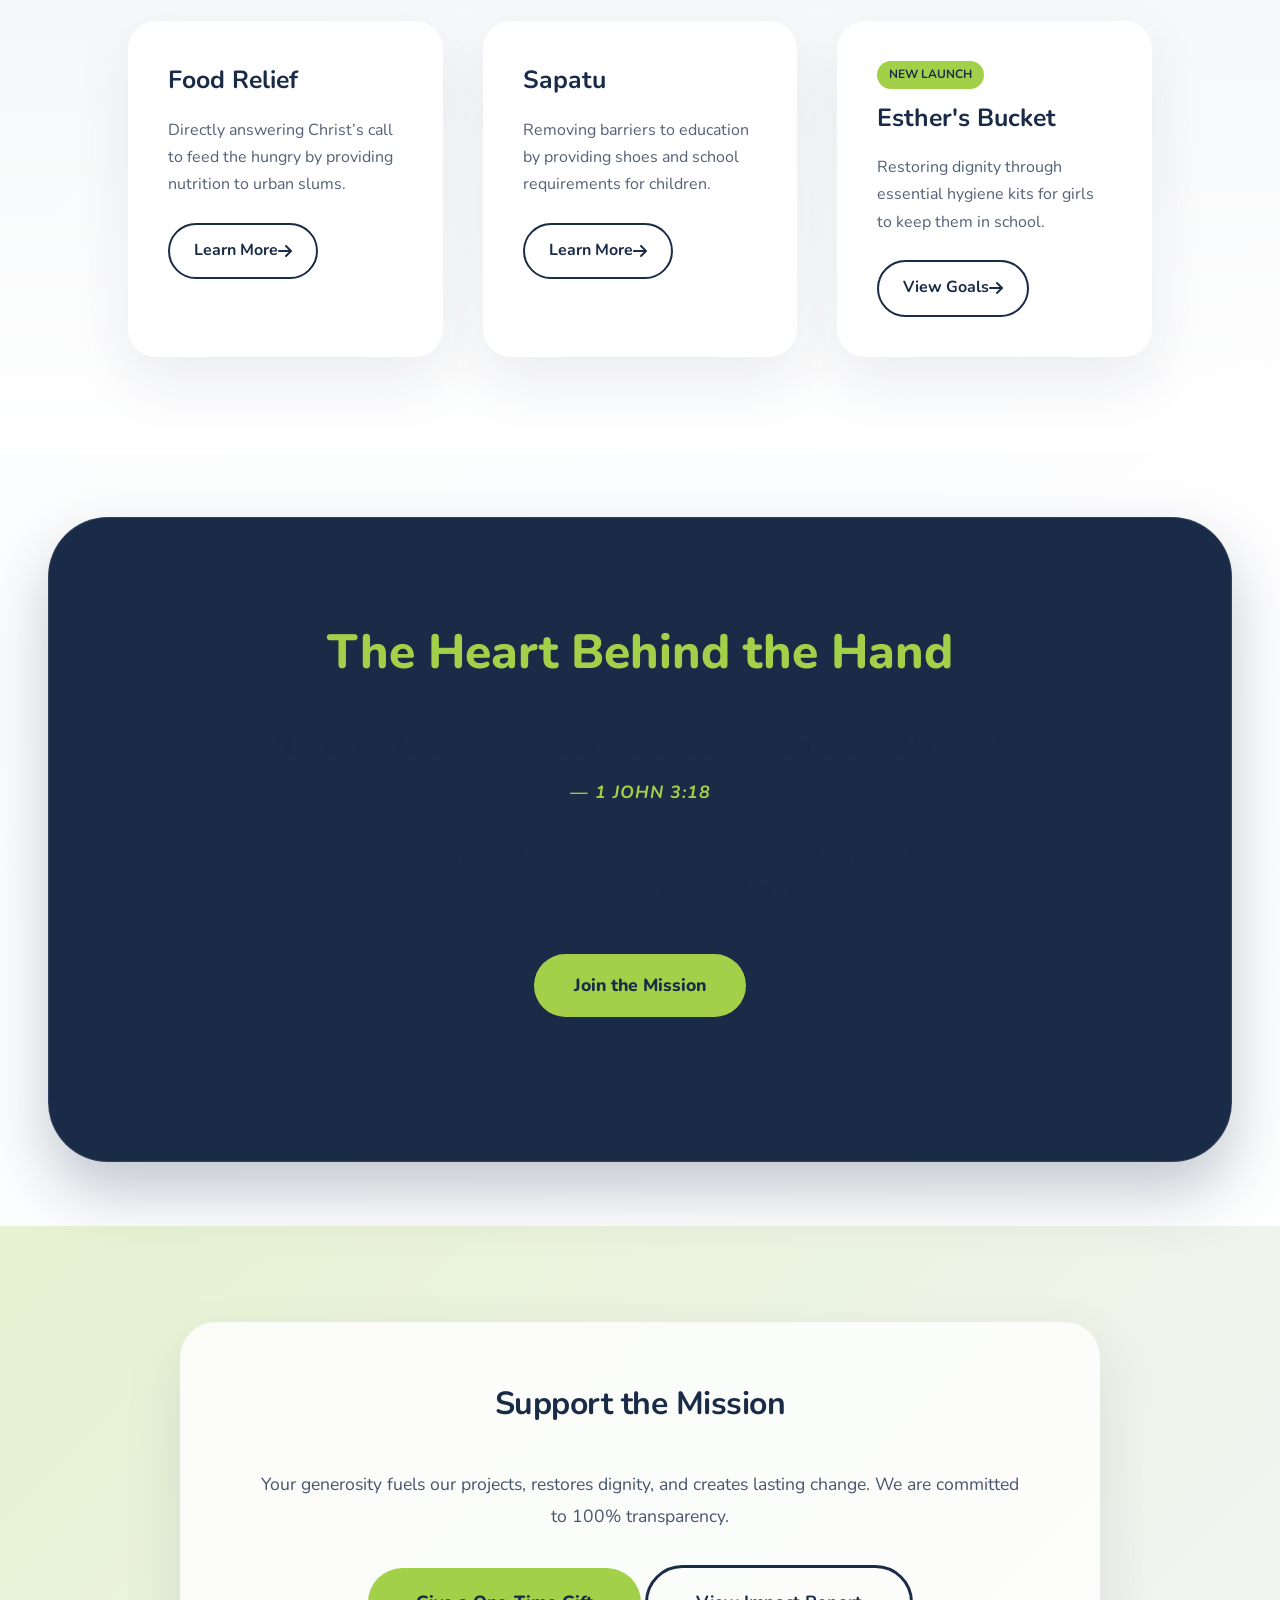
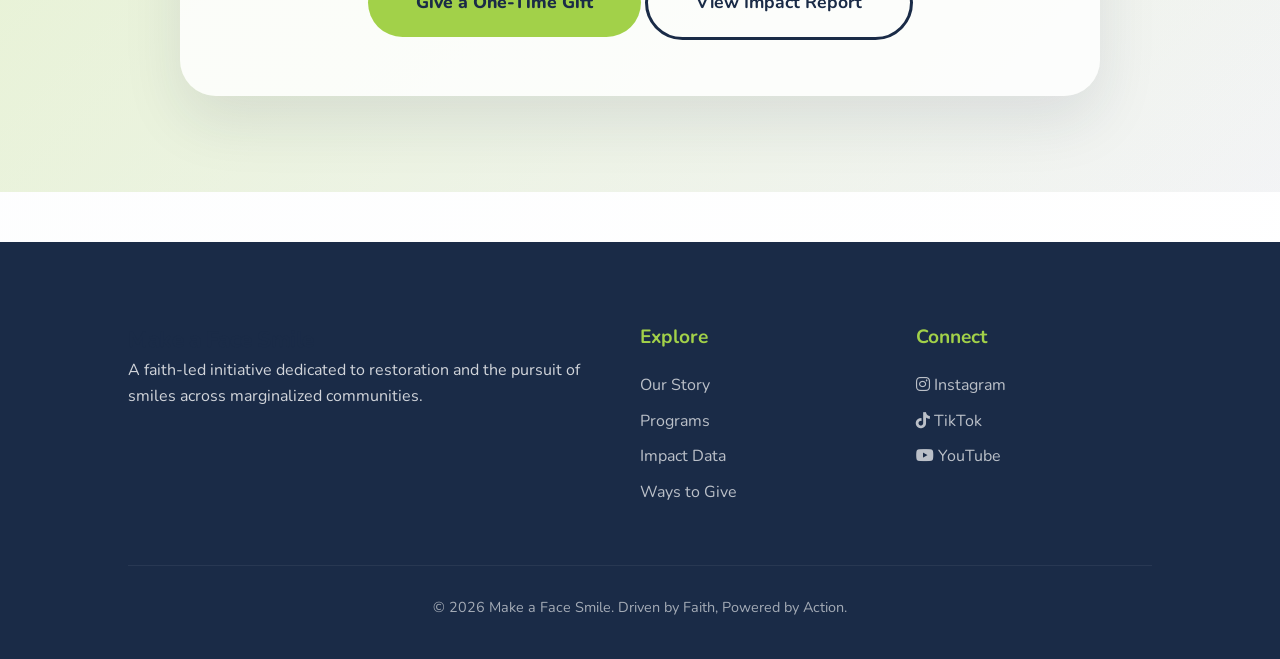
==== commit e60f4f3a: "add: registration page." ====
--- a/index.html
+++ b/index.html
@@ -111,7 +111,7 @@
                 </div>
                 <div class="team-actions">
                     <a href="#maintenance.html" class="btn-secondary">View Full Team</a>
-                    <a href="#maintenance.html" class="btn-primary"
+                    <a href="registration.html" class="btn-primary"
                         style="background-color: var(--accent); color: var(--primary);">Become a Volunteer</a>
                 </div>
             </div>
--- a/style.css
+++ b/style.css
@@ -7,6 +7,36 @@
     --white: #FFFFFF;
     --bg-light: #F8FAFC;
     --joy-yellow: #A2D149;
+
+  
+  /* --primary: #FFD700;
+  --accent: #FF8C00;
+  --neutral: #2F3E46;
+  --white: #FFFFFF;
+  --bg-light: #FFFDF5;
+  --joy-yellow: #FFD700; */
+
+/* 
+  --primary: #FFBF00;
+  --accent: #FF4D00;
+  --neutral: #E0F2F1;
+  --white: #FFFFFF;
+  --bg-light: #0A192F;
+  --joy-yellow: #FFBF00; */
+
+  /* --primary: #FFB347;
+  --accent: #FFCCBB;
+  --neutral: #708090;
+  --white: #FFFFFF;
+  --bg-light: #FFFFFF;
+  --joy-yellow: #FFB347; */
+
+  /* --primary: #DAA520;
+  --accent: #FF4F00;
+  --neutral: #1B4332;
+  --white: #FFFFFF;
+  --bg-light: #F8F9FA;
+  --joy-yellow: #DAA520; */
 }
 
 * {
@@ -766,4 +796,154 @@
     .maintenance-card h1 {
         font-size: 1.8rem;
     }
+}
+
+
+/* REGISTRATION PAGE */
+
+#volunteer-registration {
+    padding: 6rem 10%;
+    background: linear-gradient(135deg, var(--bg-light) 0%, var(--white) 100%);
+    min-height: 100vh;
+    display: flex;
+    align-items: center;
+}
+
+.volunteer-form-card {
+    background: rgba(255, 255, 255, 0.7);
+    backdrop-filter: blur(15px);
+    -webkit-backdrop-filter: blur(15px);
+    padding: 3.5rem;
+    border-radius: 40px;
+    border: 1px solid rgba(255, 255, 255, 0.4);
+    box-shadow: 0 25px 50px rgba(26, 43, 71, 0.08);
+    max-width: 850px;
+    margin: 0 auto;
+}
+
+.volunteer-form-card h2 {
+    font-size: 2.5rem;
+    color: var(--primary);
+    text-align: center;
+    margin-bottom: 0.5rem;
+    font-weight: 800;
+}
+
+.center-text {
+    text-align: center;
+    color: rgba(26, 43, 71, 0.7);
+    margin-bottom: 3rem;
+    font-size: 1.1rem;
+}
+
+.grid-form {
+    display: grid;
+    grid-template-columns: 1fr 1fr;
+    gap: 1.5rem;
+}
+
+.full-width {
+    grid-column: span 2;
+}
+
+.form-group {
+    display: flex;
+    flex-direction: column;
+    gap: 0.6rem;
+}
+
+.form-group label {
+    font-weight: 700;
+    color: var(--primary);
+    font-size: 0.95rem;
+    margin-left: 5px;
+}
+
+.form-group input, 
+.form-group textarea {
+    width: 100%;
+    padding: 1rem 1.2rem;
+    background: rgba(255, 255, 255, 0.5);
+    border: 2px solid rgba(26, 43, 71, 0.1);
+    border-radius: 15px;
+    color: var(--primary);
+    font-size: 1rem;
+    transition: all 0.3s ease;
+}
+
+.form-group input:focus, 
+.form-group textarea:focus {
+    outline: none;
+    border-color: var(--accent);
+    background: var(--white);
+    box-shadow: 0 10px 20px rgba(162, 209, 73, 0.1);
+}
+
+.skill-chips {
+    display: flex;
+    flex-wrap: wrap;
+    gap: 0.75rem;
+    margin-top: 0.5rem;
+}
+
+.chip {
+    cursor: pointer;
+    display: inline-block;
+    padding: 0.7rem 1.4rem;
+    background: rgba(255, 255, 255, 0.6);
+    border: 2px solid rgba(26, 43, 71, 0.1);
+    border-radius: 50px;
+    font-weight: 700;
+    font-size: 0.85rem;
+    color: var(--primary);
+    transition: all 0.3s cubic-bezier(0.4, 0, 0.2, 1);
+    user-select: none;
+}
+
+.chip input {
+    display: none; 
+}
+
+.chip:has(input:checked) {
+    background: var(--accent);
+    border-color: var(--accent);
+    color: var(--primary);
+    transform: translateY(-3px);
+    box-shadow: 0 8px 20px rgba(162, 209, 73, 0.3);
+}
+
+.chip:hover:not(:has(input:checked)) {
+    border-color: var(--accent);
+    background: rgba(162, 209, 73, 0.05);
+}
+
+.volunteer-form-card .btn-primary {
+    border: none;
+    cursor: pointer;
+    margin-top: 1.5rem;
+    width: 100%;
+}
+
+/* Responsive Adjustments */
+@media (max-width: 768px) {
+    #volunteer-registration {
+        padding: 4rem 5%;
+    }
+
+    .volunteer-form-card {
+        padding: 2.5rem 1.5rem;
+        border-radius: 30px;
+    }
+
+    .grid-form {
+        grid-template-columns: 1fr;
+    }
+
+    .full-width {
+        grid-column: span 1;
+    }
+
+    .volunteer-form-card h2 {
+        font-size: 2rem;
+    }
 }
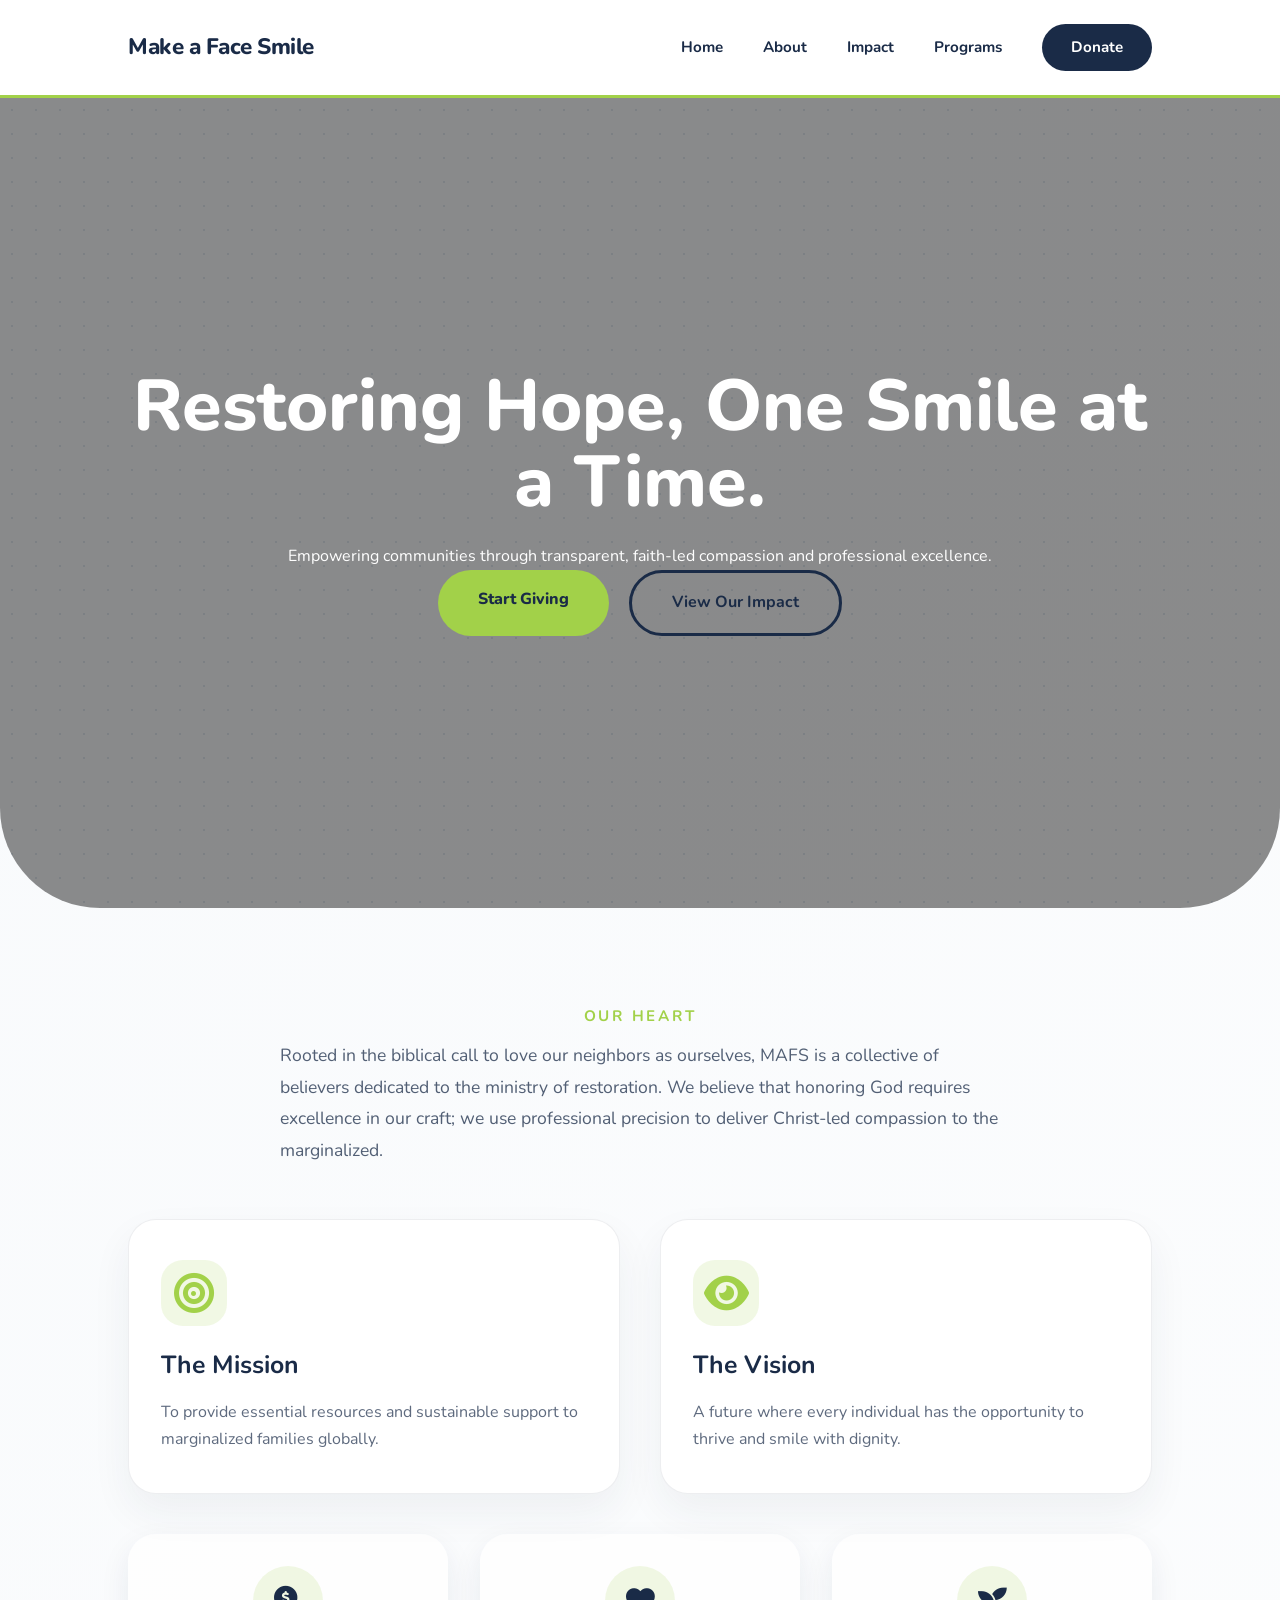
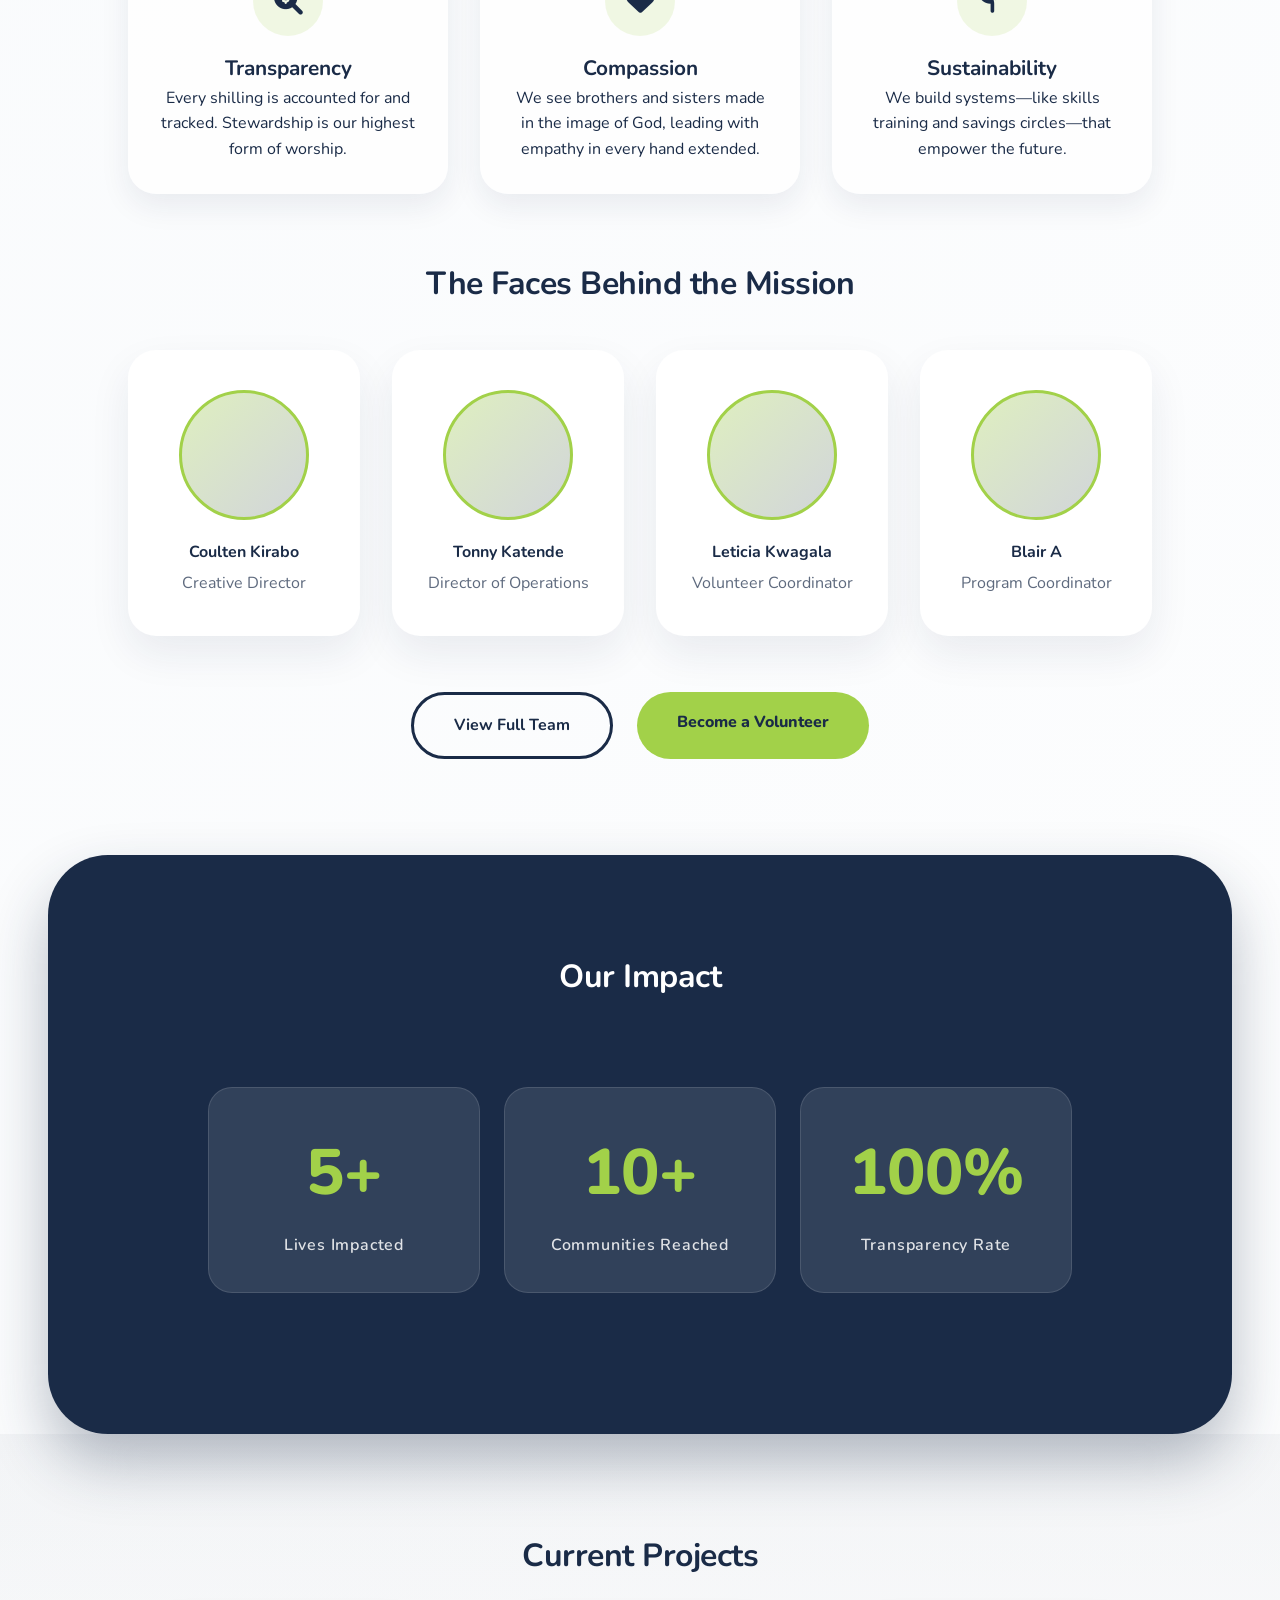
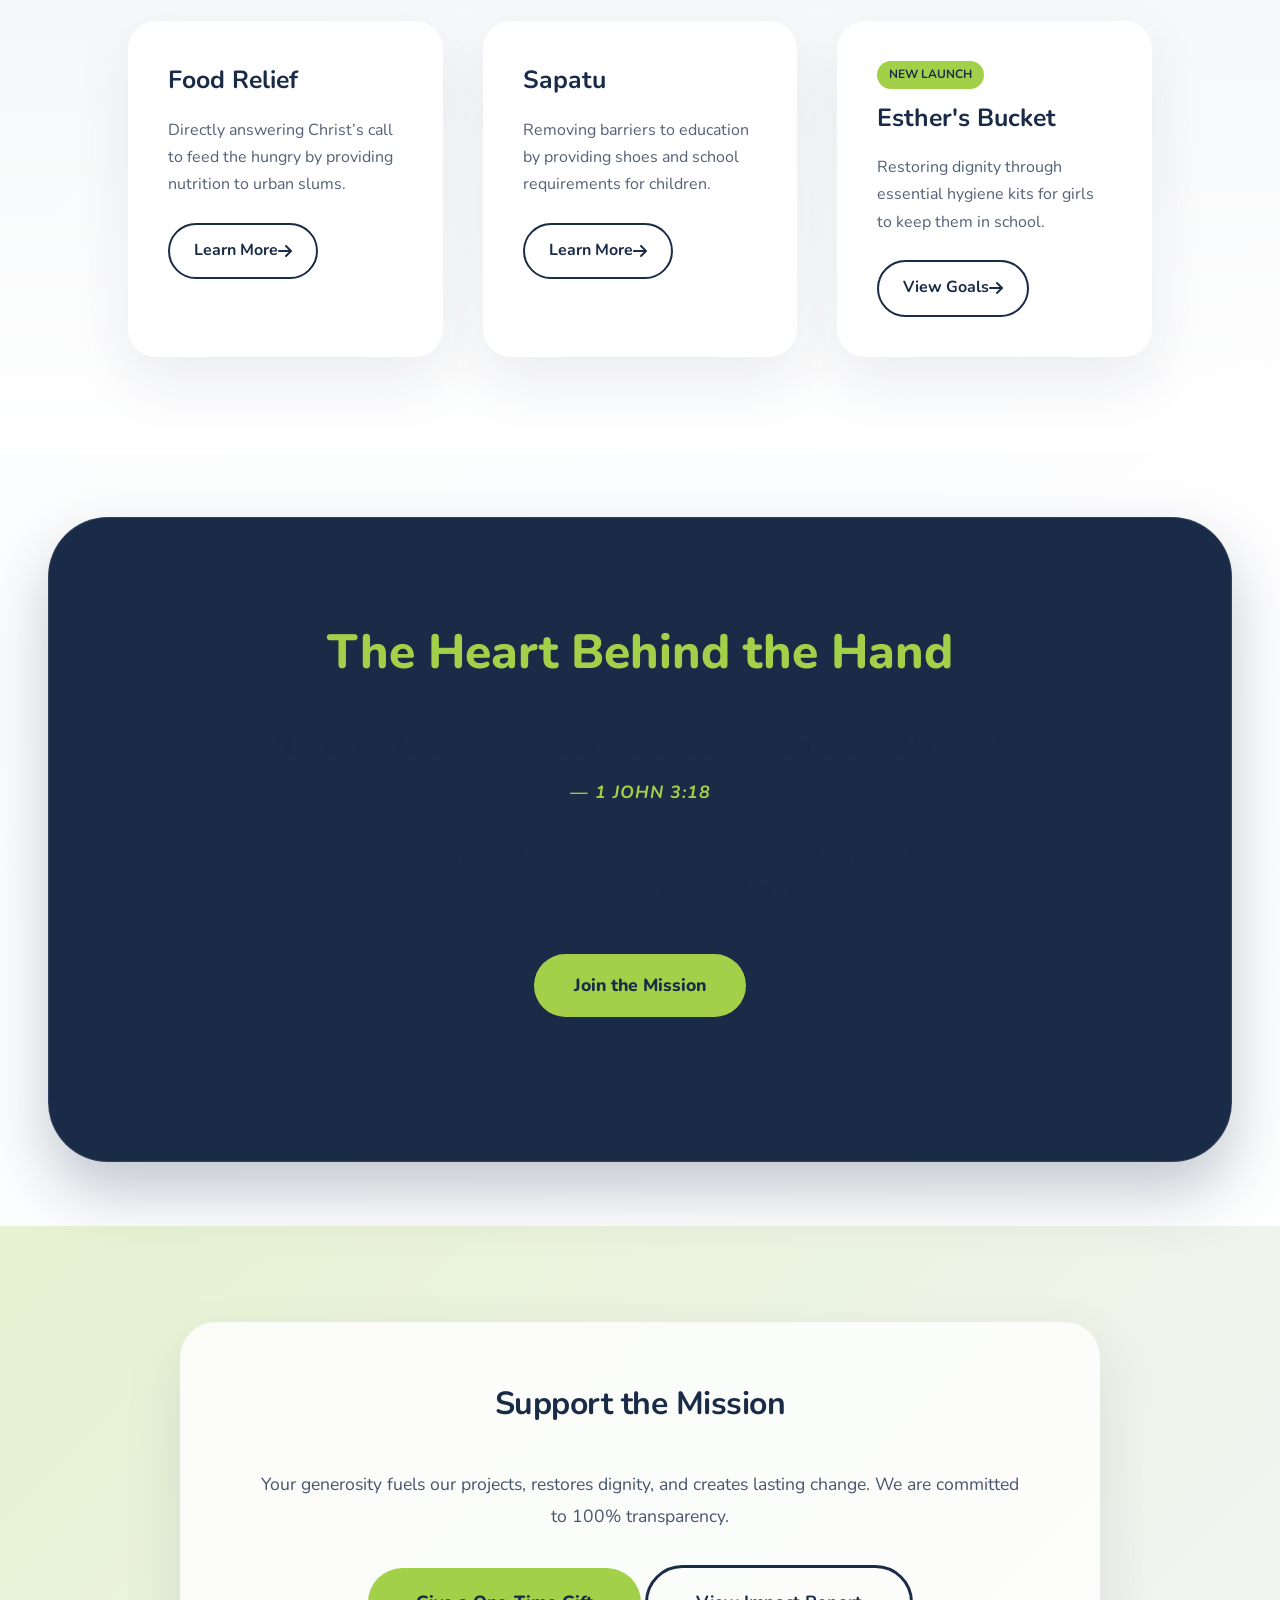
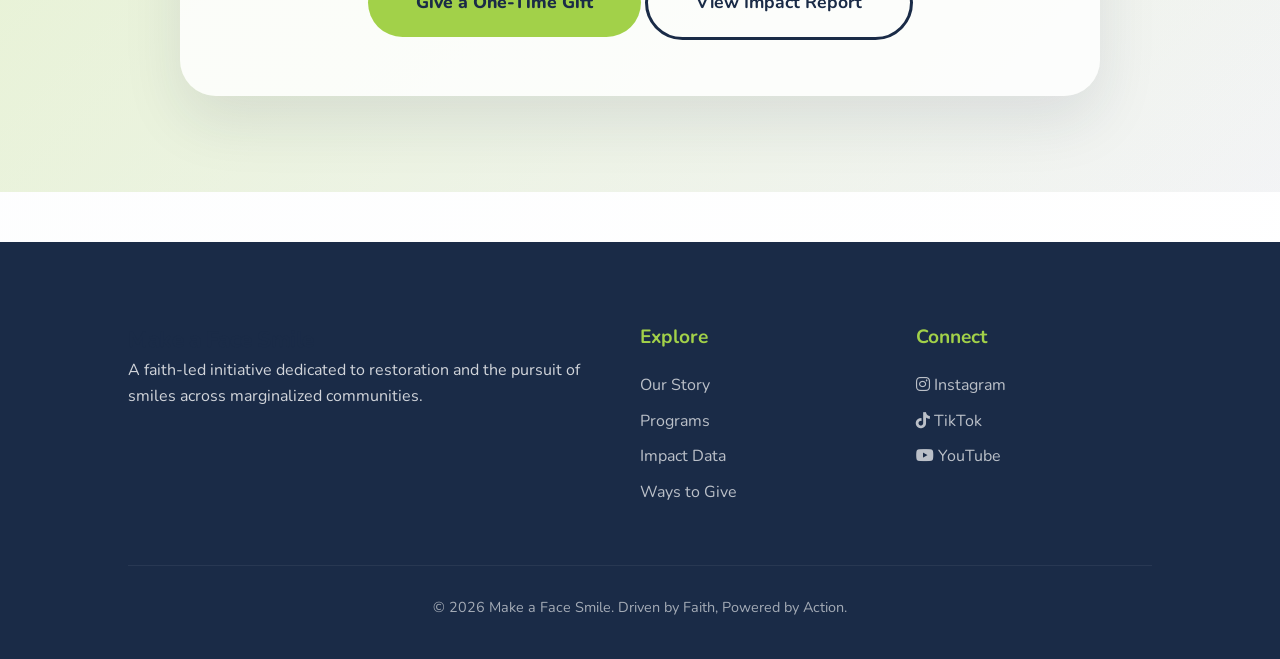
==== commit 0aa52fdc: "Add: donations page." ====
--- a/index.html
+++ b/index.html
@@ -19,7 +19,7 @@
             <li><a href="#about">About</a></li>
             <li><a href="#impact">Impact</a></li>
             <li><a href="programs.html">Programs</a></li>
-            <li><a href="#maintenance.html" class="cta-btn">Donate</a></li>
+            <li><a href="#donate.html" class="cta-btn">Donate</a></li>
         </ul>
     </nav>
 
@@ -32,7 +32,7 @@
             <h1>Restoring Hope, One Smile at a Time.</h1>
             <p>Empowering communities through transparent, faith-led compassion and professional excellence.</p>
             <div class="hero-btns">
-                <a href="#maintenance.html" class="btn-primary">Start Giving</a>
+                <a href="donate.html" class="btn-primary">Start Giving</a>
                 <a href="#impact" class="btn-secondary">View Our Impact</a>
             </div>
         </div>
@@ -188,7 +188,7 @@
                     to 100% transparency.
                 </p>
                 <div class="donate-btns">
-                    <a href="maintenance.html" class="btn-primary btn-large">Give a One-Time Gift</a>
+                    <a href="donate.html" class="btn-primary btn-large">Give a One-Time Gift</a>
                     <a href="#" class="btn-secondary btn-large">View Impact Report</a>
                 </div>
             </div>
--- a/style.css
+++ b/style.css
@@ -924,7 +924,6 @@
     width: 100%;
 }
 
-/* Responsive Adjustments */
 @media (max-width: 768px) {
     #volunteer-registration {
         padding: 4rem 5%;
@@ -946,4 +945,103 @@
     .volunteer-form-card h2 {
         font-size: 2rem;
     }
+}
+
+/* Donations page */
+.donation-hero {
+    padding-top: 10px; 
+    min-height: 100vh;
+}
+
+.donation-grid {
+    display: grid;
+    grid-template-columns: 1fr 2fr;
+    gap: 30px;
+    margin-top: 20px;
+}
+
+@media (max-width: 768px) {
+    .donation-grid { grid-template-columns: 1fr; }
+}
+
+.donation-form-container {
+    padding: 40px;
+}
+
+.form-group {
+    margin-bottom: 25px;
+}
+
+.form-group label {
+    display: block;
+    margin-bottom: 10px;
+    font-weight: 500;
+    font-size: 0.9rem;
+}
+
+.form-row {
+    display: grid;
+    grid-template-columns: 1fr 1fr;
+    gap: 20px;
+}
+
+.glass-input {
+    width: 100%;
+    padding: 12px 15px;
+    background: rgba(255, 255, 255, 0.05);
+    border: 1px solid rgba(255, 255, 255, 0.2);
+    border-radius: 12px;
+    color: var(--primary);
+    outline: none;
+    transition: 0.3s;
+}
+
+.glass-input:focus {
+    border-color: var(--accent);
+    background: rgba(255, 255, 255, 0.1);
+}
+
+.amount-presets {
+    display: grid;
+    grid-template-columns: repeat(4, 1fr);
+    gap: 10px;
+}
+
+.preset-btn {
+    background: rgba(255, 255, 255, 0.1);
+    border: 1px solid rgba(255, 255, 255, 0.2);
+    padding: 10px;
+    border-radius: 10px;
+    color: var(--primary);
+    cursor: pointer;
+    transition: 0.3s;
+}
+
+.preset-btn:hover, .preset-btn.active {
+    background: var(--accent);
+    color: var(--primary);
+}
+
+.progress-container {
+    background: rgba(255, 255, 255, 0.1);
+    height: 8px;
+    border-radius: 4px;
+    margin: 15px 0 5px;
+}
+
+.progress-bar {
+    background: var(--accent);
+    height: 100%;
+    border-radius: 4px;
+}
+
+.progress-label {
+    font-size: 0.75rem;
+    opacity: 0.7;
+}
+
+.info-card i {
+    font-size: 2rem;
+    color: var(--accent);
+    margin-bottom: 15px;
 }
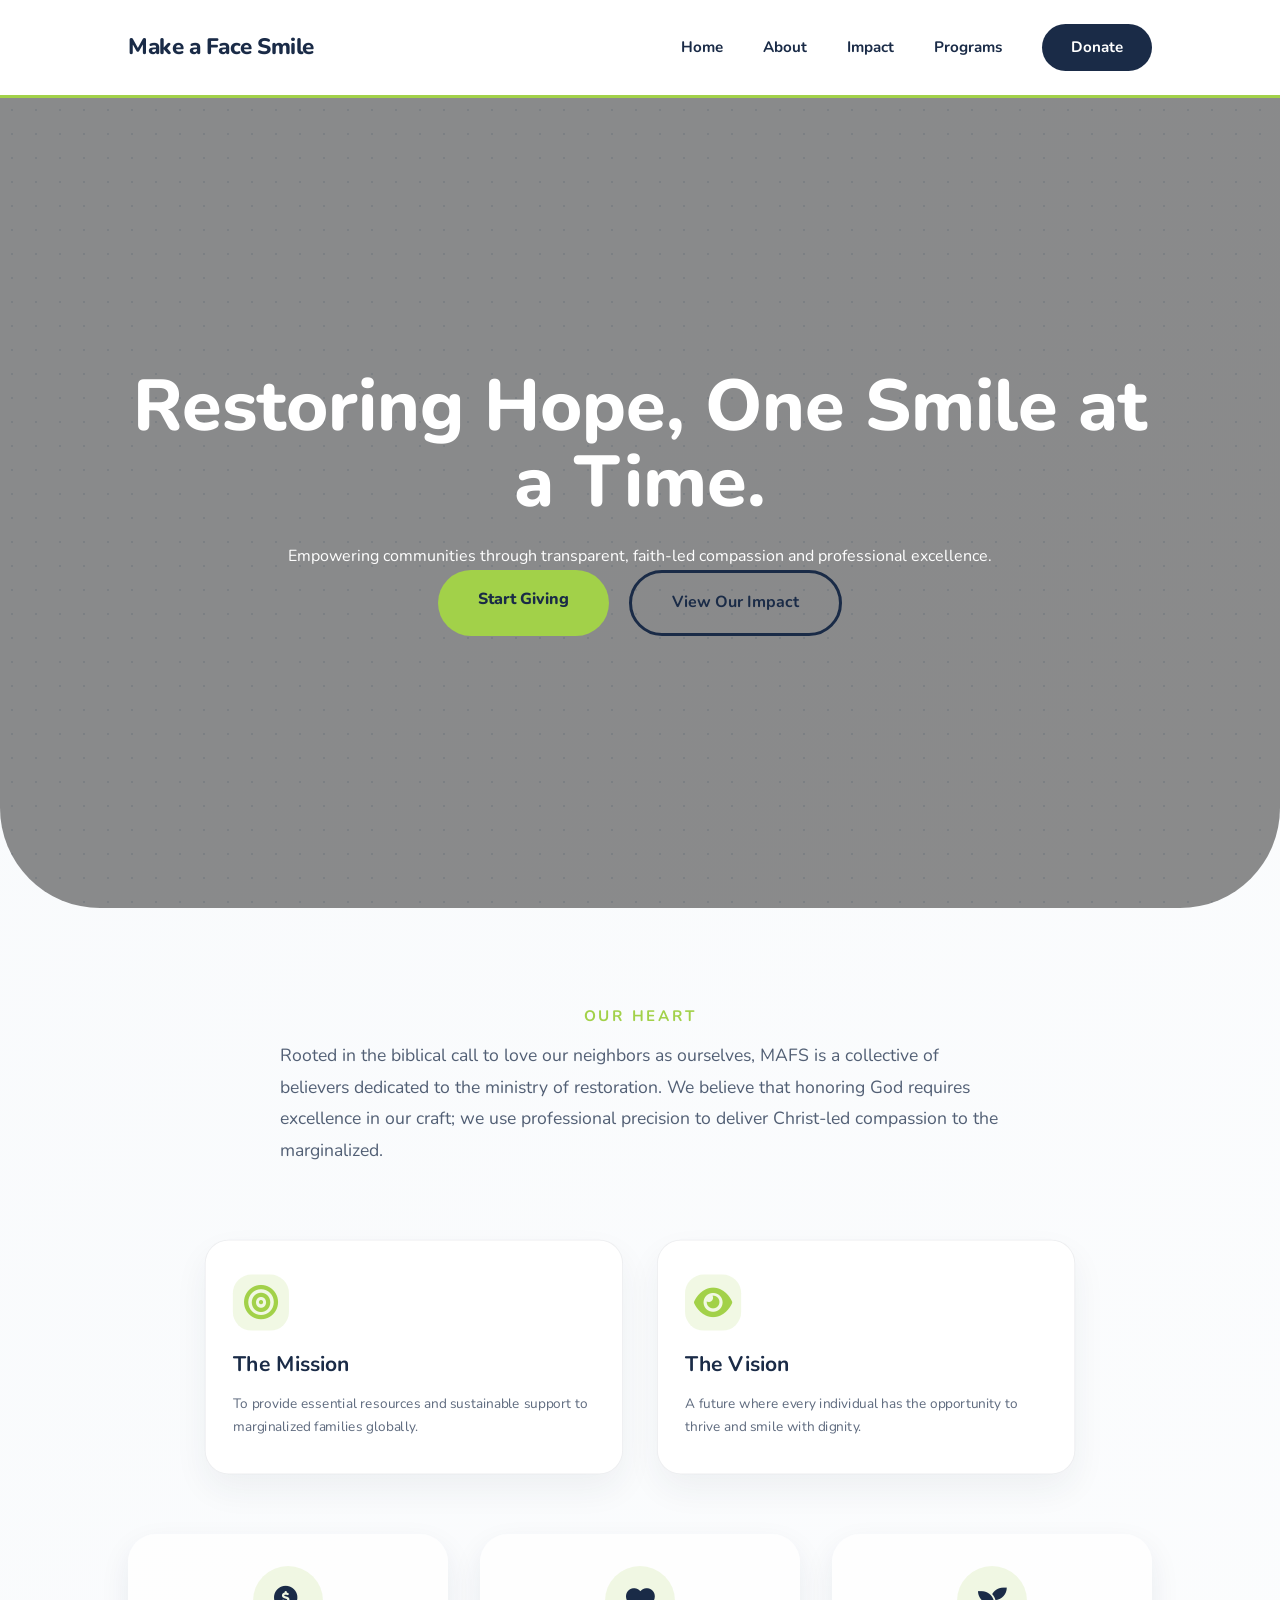
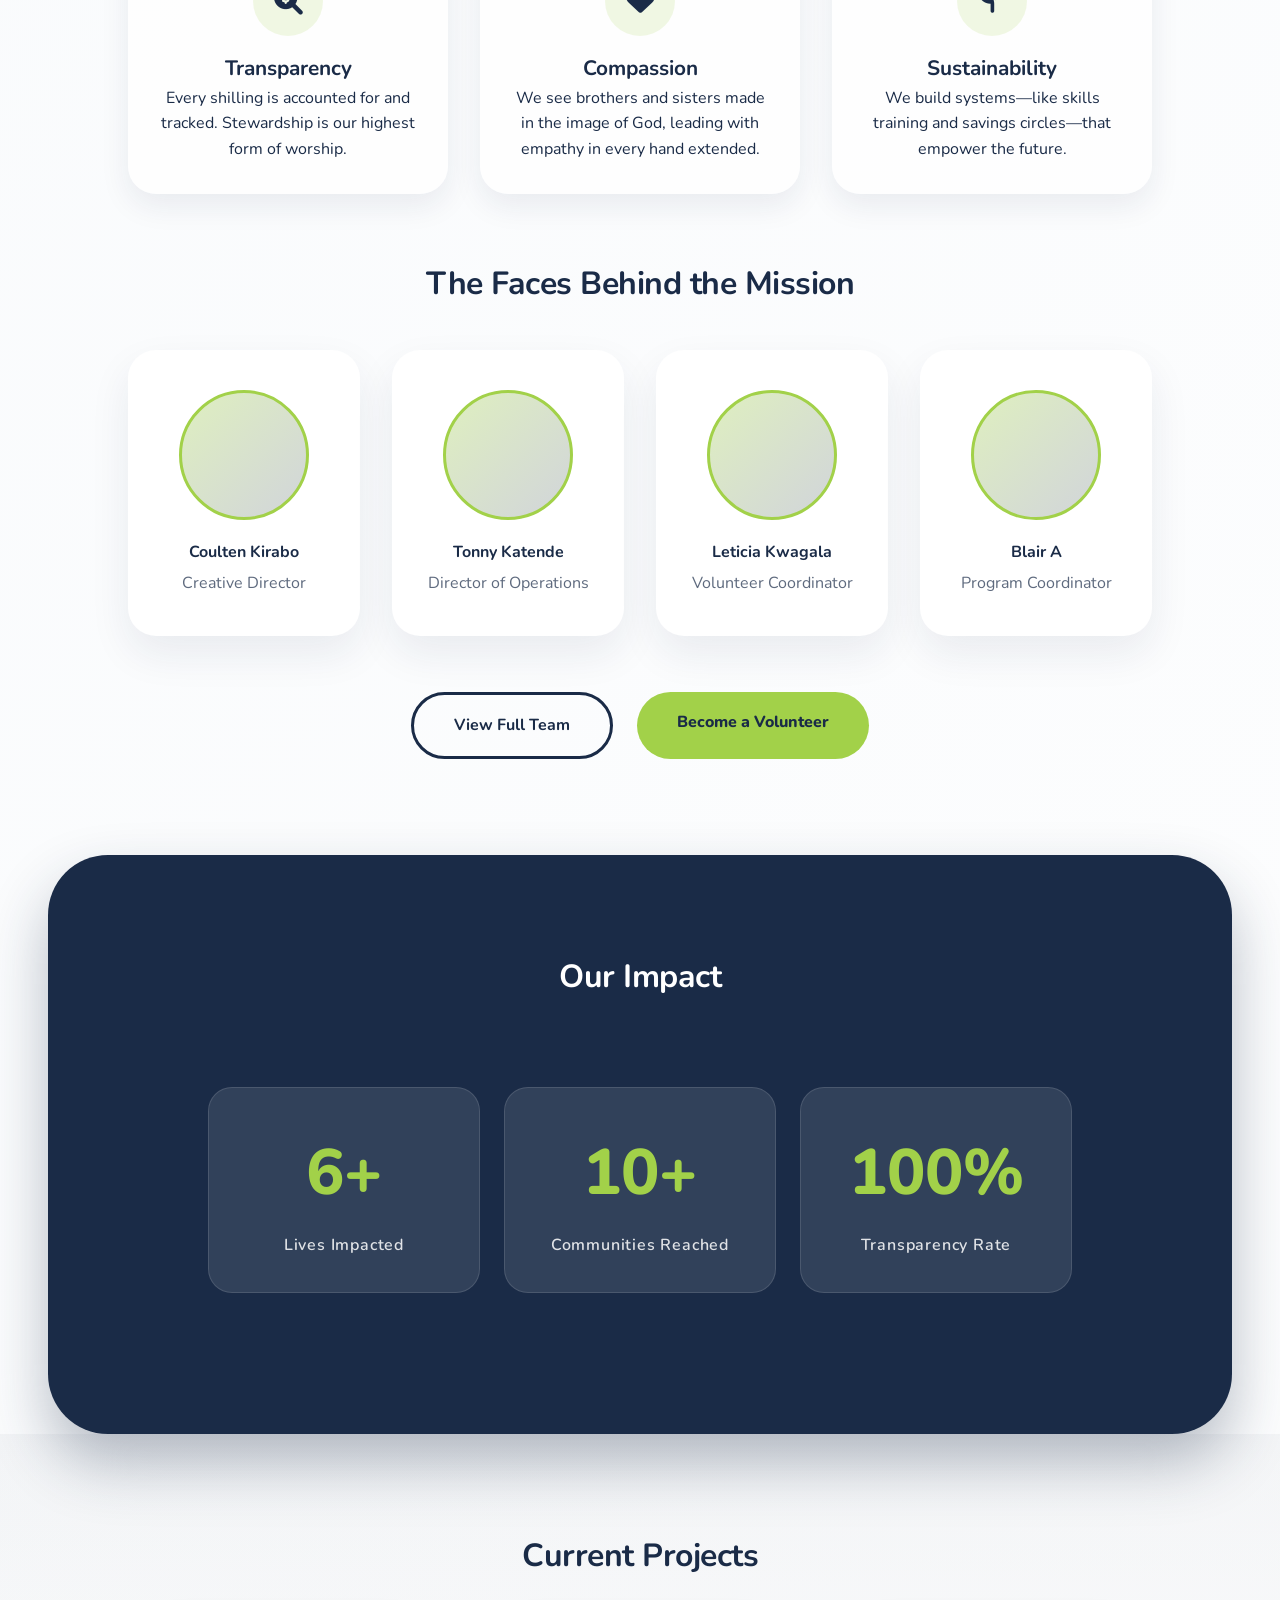
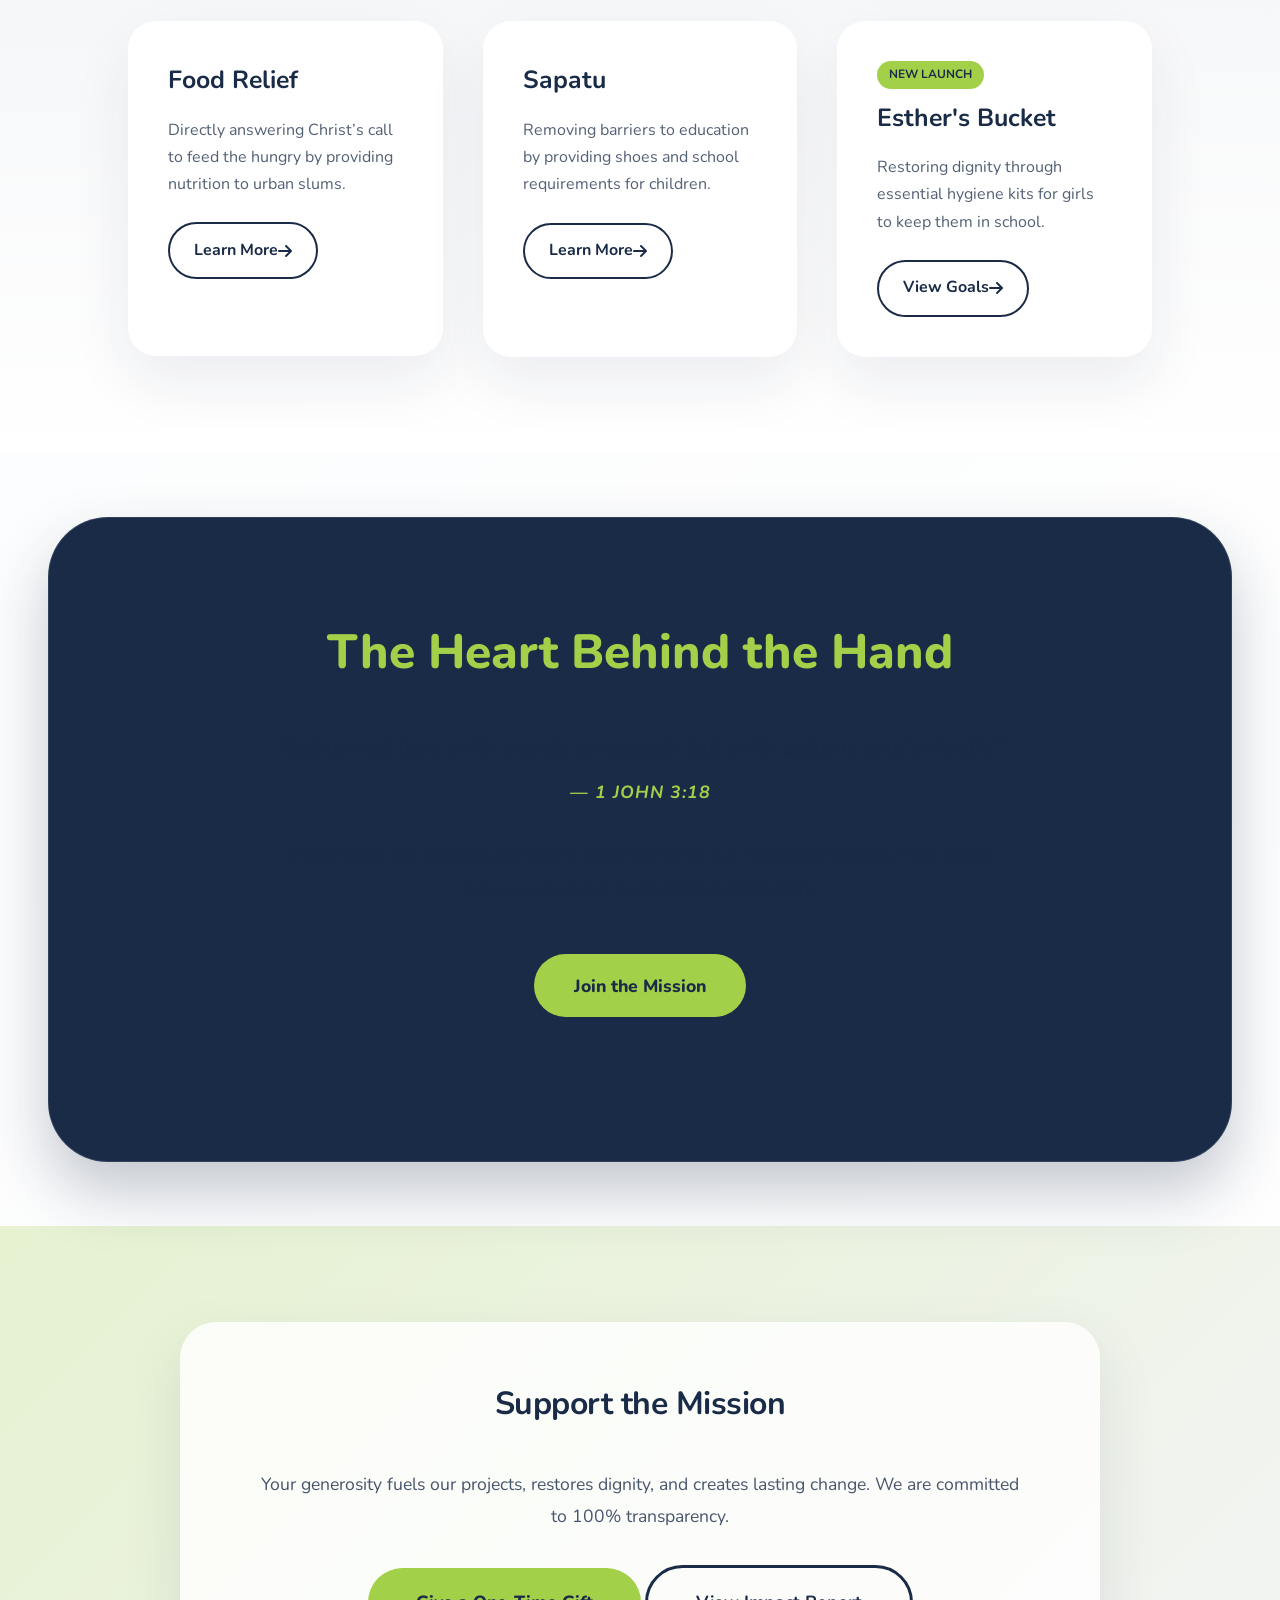
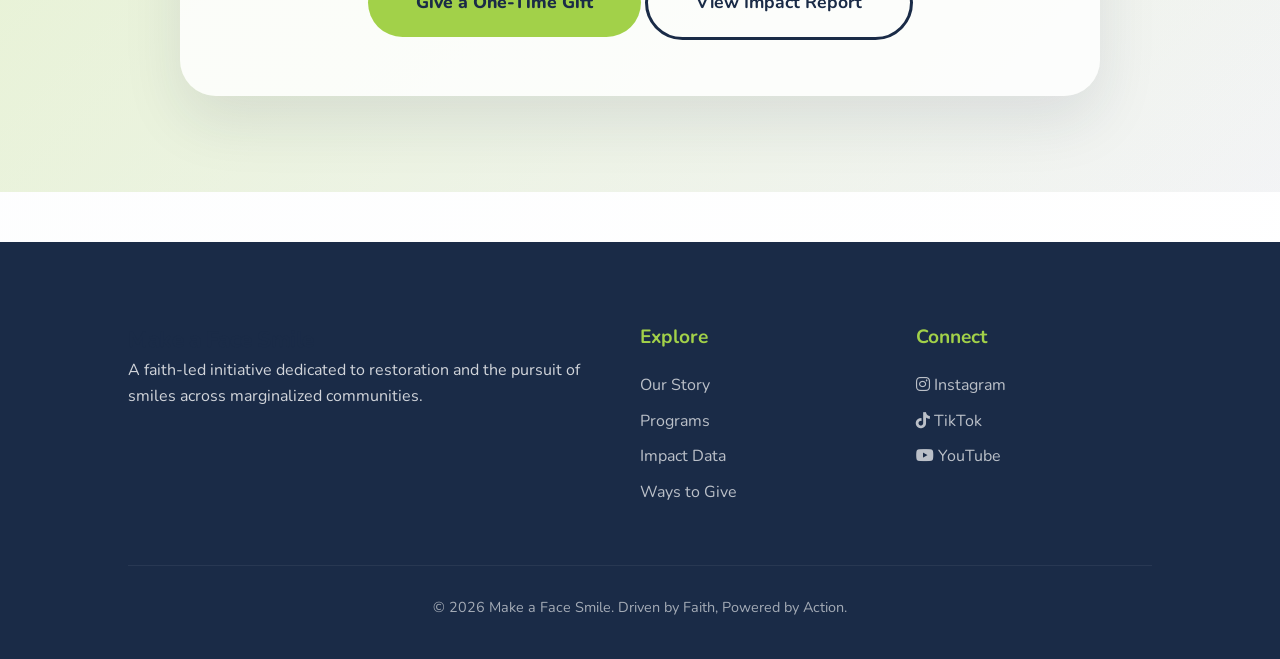
==== commit 46ab5123: "Add: some animations." ====
--- a/index.html
+++ b/index.html
@@ -19,7 +19,7 @@
             <li><a href="#about">About</a></li>
             <li><a href="#impact">Impact</a></li>
             <li><a href="programs.html">Programs</a></li>
-            <li><a href="#donate.html" class="cta-btn">Donate</a></li>
+            <li><a href="donate.html" class="cta-btn">Donate</a></li>
         </ul>
     </nav>
 
@@ -49,7 +49,7 @@
                 </p>
             </div>
 
-            <div class="mission-grid">
+            <div class="mission-grid zoom-in delay-1">
                 <div class="mission-card glass">
                     <div class="card-icon">
                         <i class="fas fa-bullseye" style="color: var(--accent); font-size: 2.5rem;"></i>
@@ -139,7 +139,7 @@
     <section class="projects-container">
         <h2 class="section-title">Current Projects</h2>
         <div class="projects-grid">
-            <article class="project-card glass">
+            <article class="project-card glass reveal slide-up">
                 <div class="card-content">
                     <h3>Food Relief</h3>
                     <p>Directly answering Christ’s call to feed the hungry by providing nutrition to urban slums.</p>
@@ -166,7 +166,7 @@
         </div>
     </section>
 
-    <section class="heart-behind-hand glass">
+    <section class="heart-behind-hand glass reveal zoom-in">
         <div class="container center-text">
             <h2>The Heart Behind the Hand</h2>
             <blockquote>
--- a/style.css
+++ b/style.css
@@ -1044,4 +1044,39 @@
     font-size: 2rem;
     color: var(--accent);
     margin-bottom: 15px;
+}
+
+/* --- SCROLL ANIMATIONS --- */
+.reveal {
+    opacity: 0;
+    filter: blur(8px);
+    transition: all 1s cubic-bezier(0.175, 0.885, 0.32, 1.275);
+    will-change: transform, opacity;
+}
+
+.zoom-in {
+    transform: scale(0.85);
+}
+
+.slide-up {
+    transform: translateY(60px);
+}
+
+.reveal.active {
+    opacity: 1;
+    filter: blur(0);
+    transform: scale(1) translateY(0);
+}
+
+.delay-1 { transition-delay: 0.2s; }
+.delay-2 { transition-delay: 0.4s; }
+.delay-3 { transition-delay: 0.6s; }
+
+@media (prefers-reduced-motion: reduce) {
+    .reveal {
+        transition: none !important;
+        opacity: 1 !important;
+        filter: none !important;
+        transform: none !important;
+    }
 }
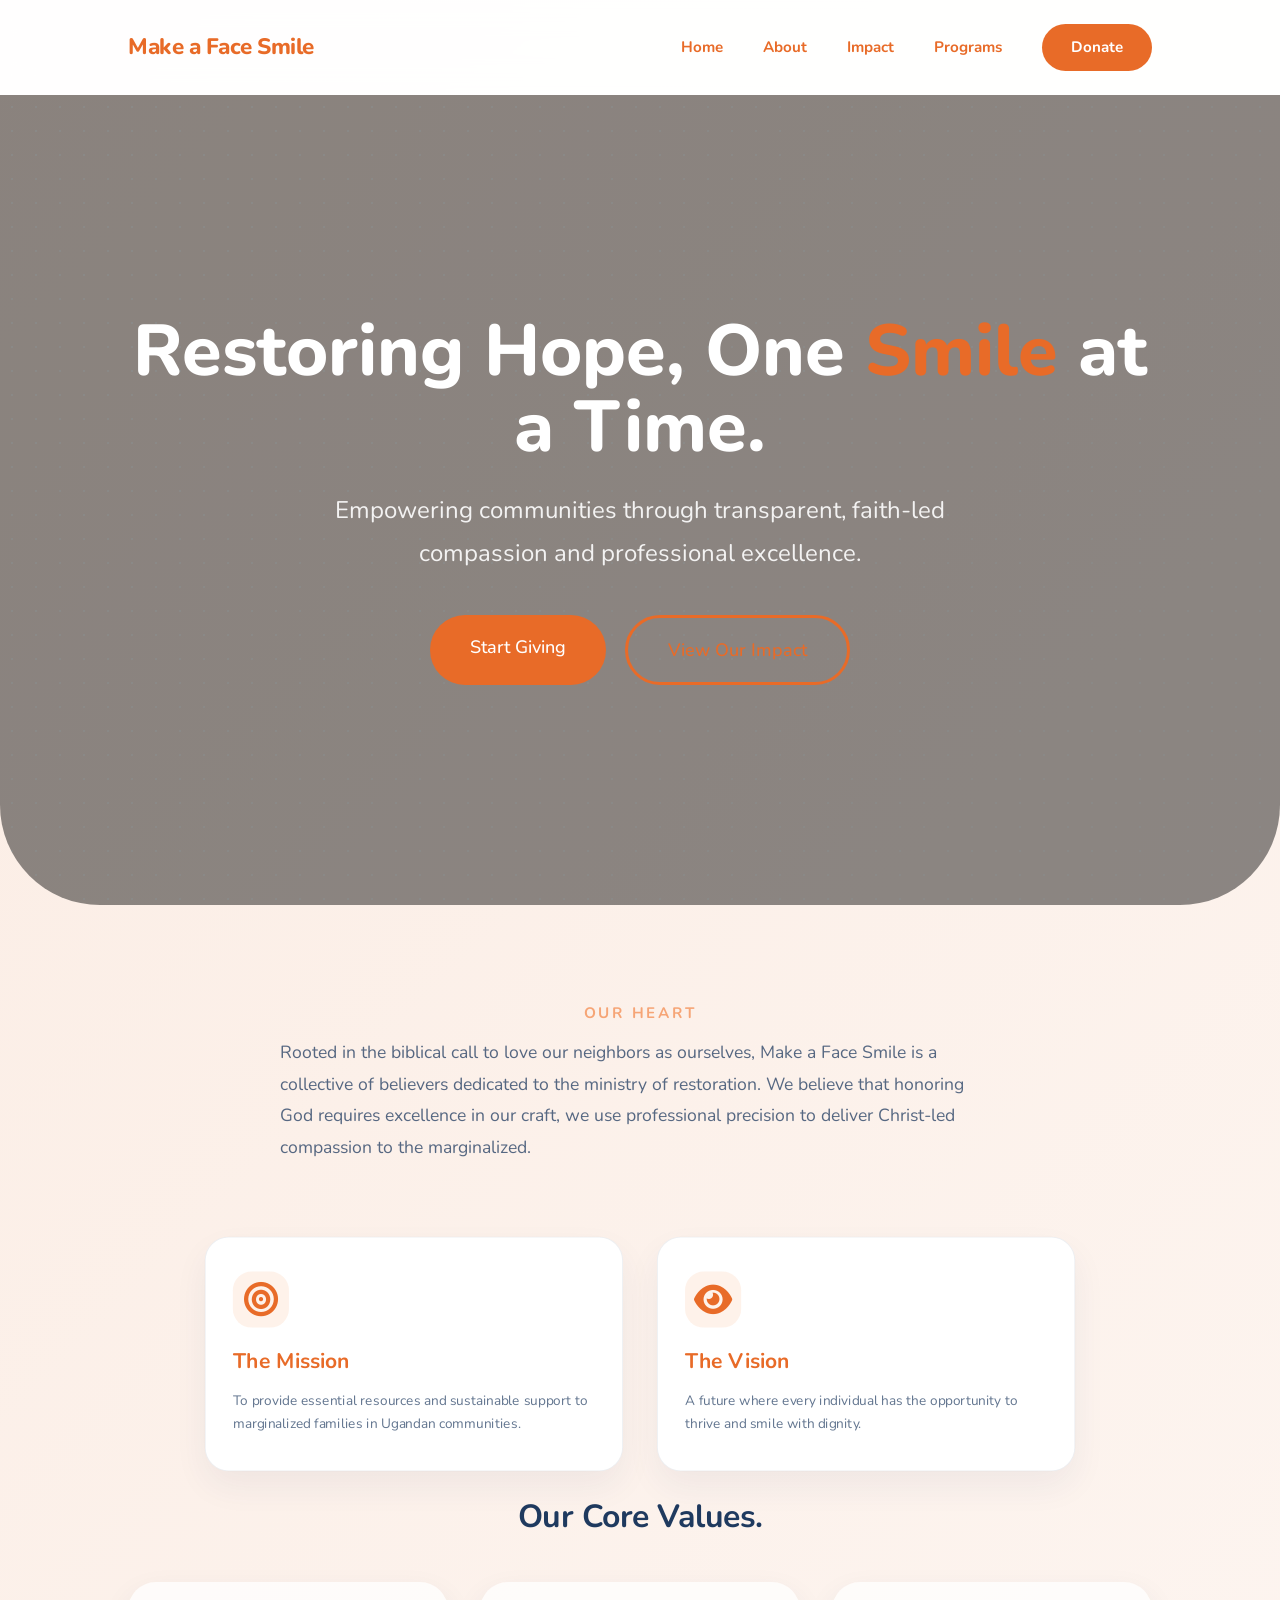
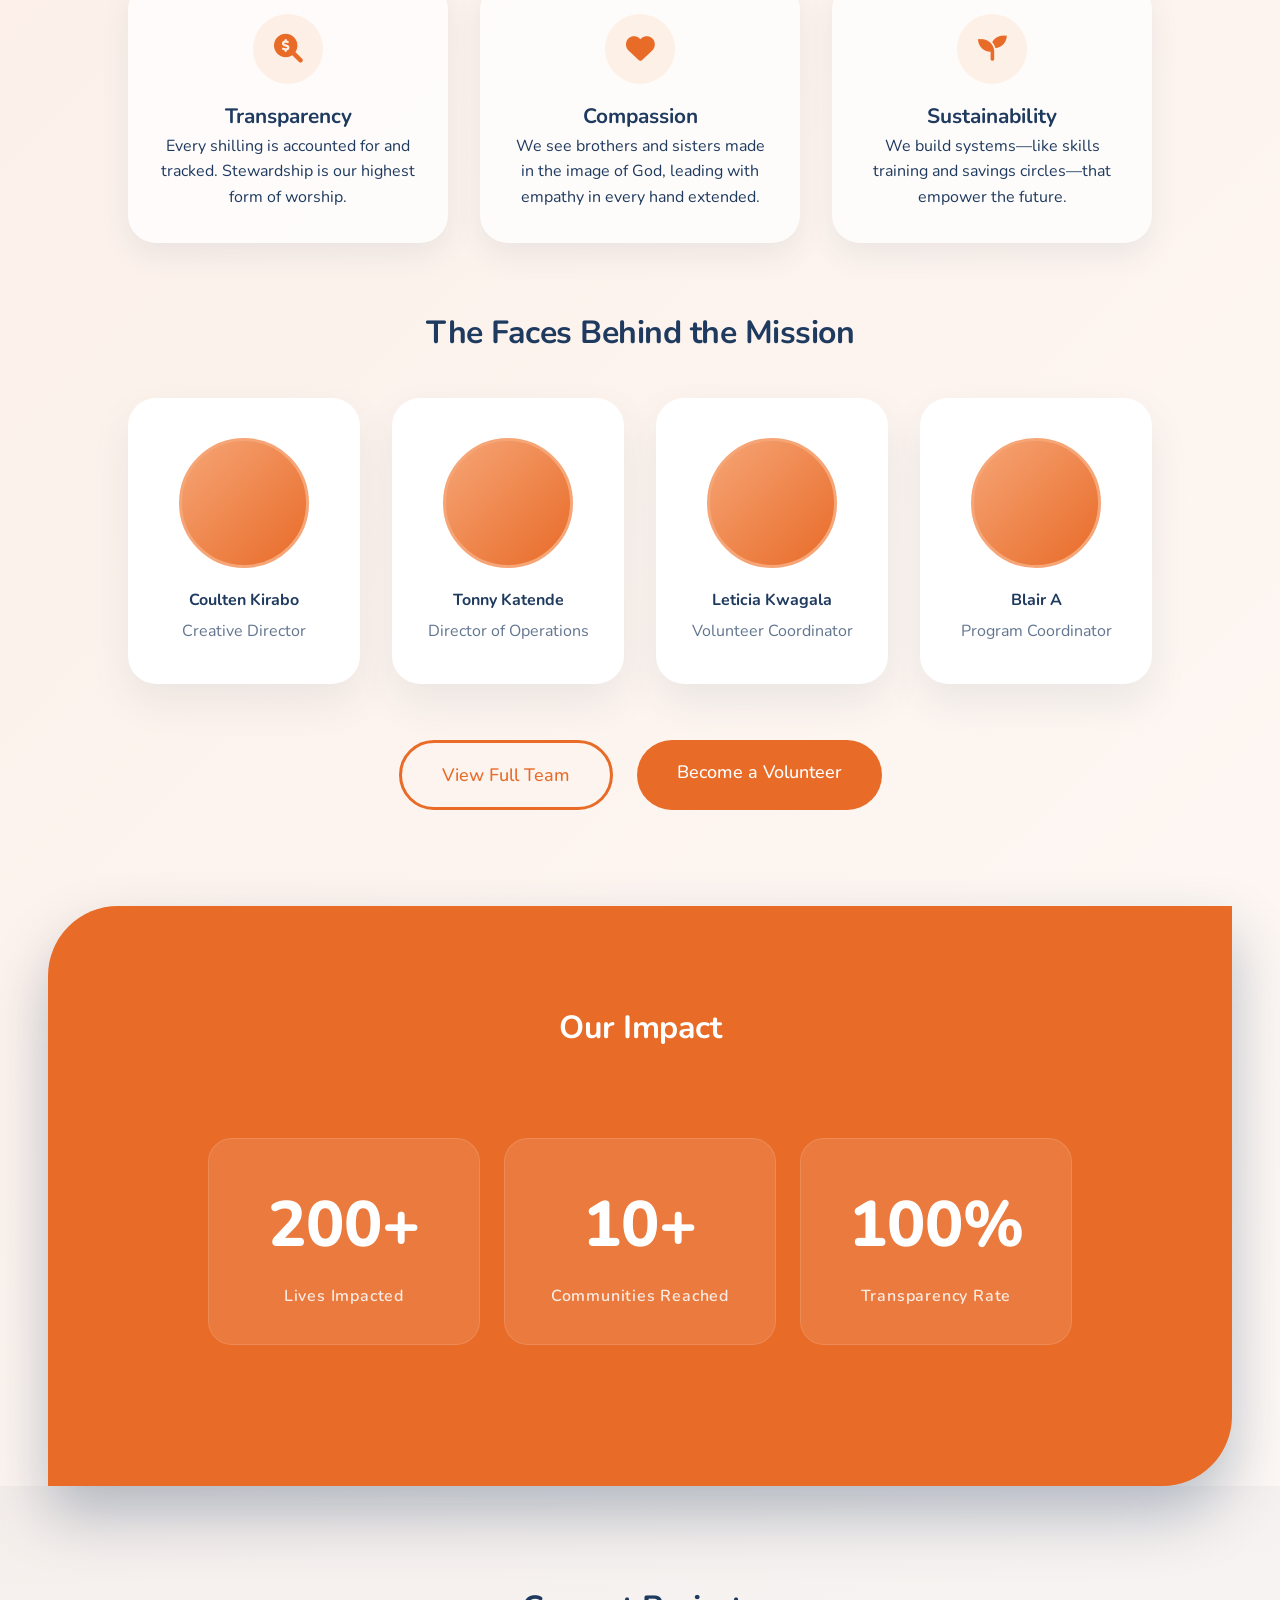
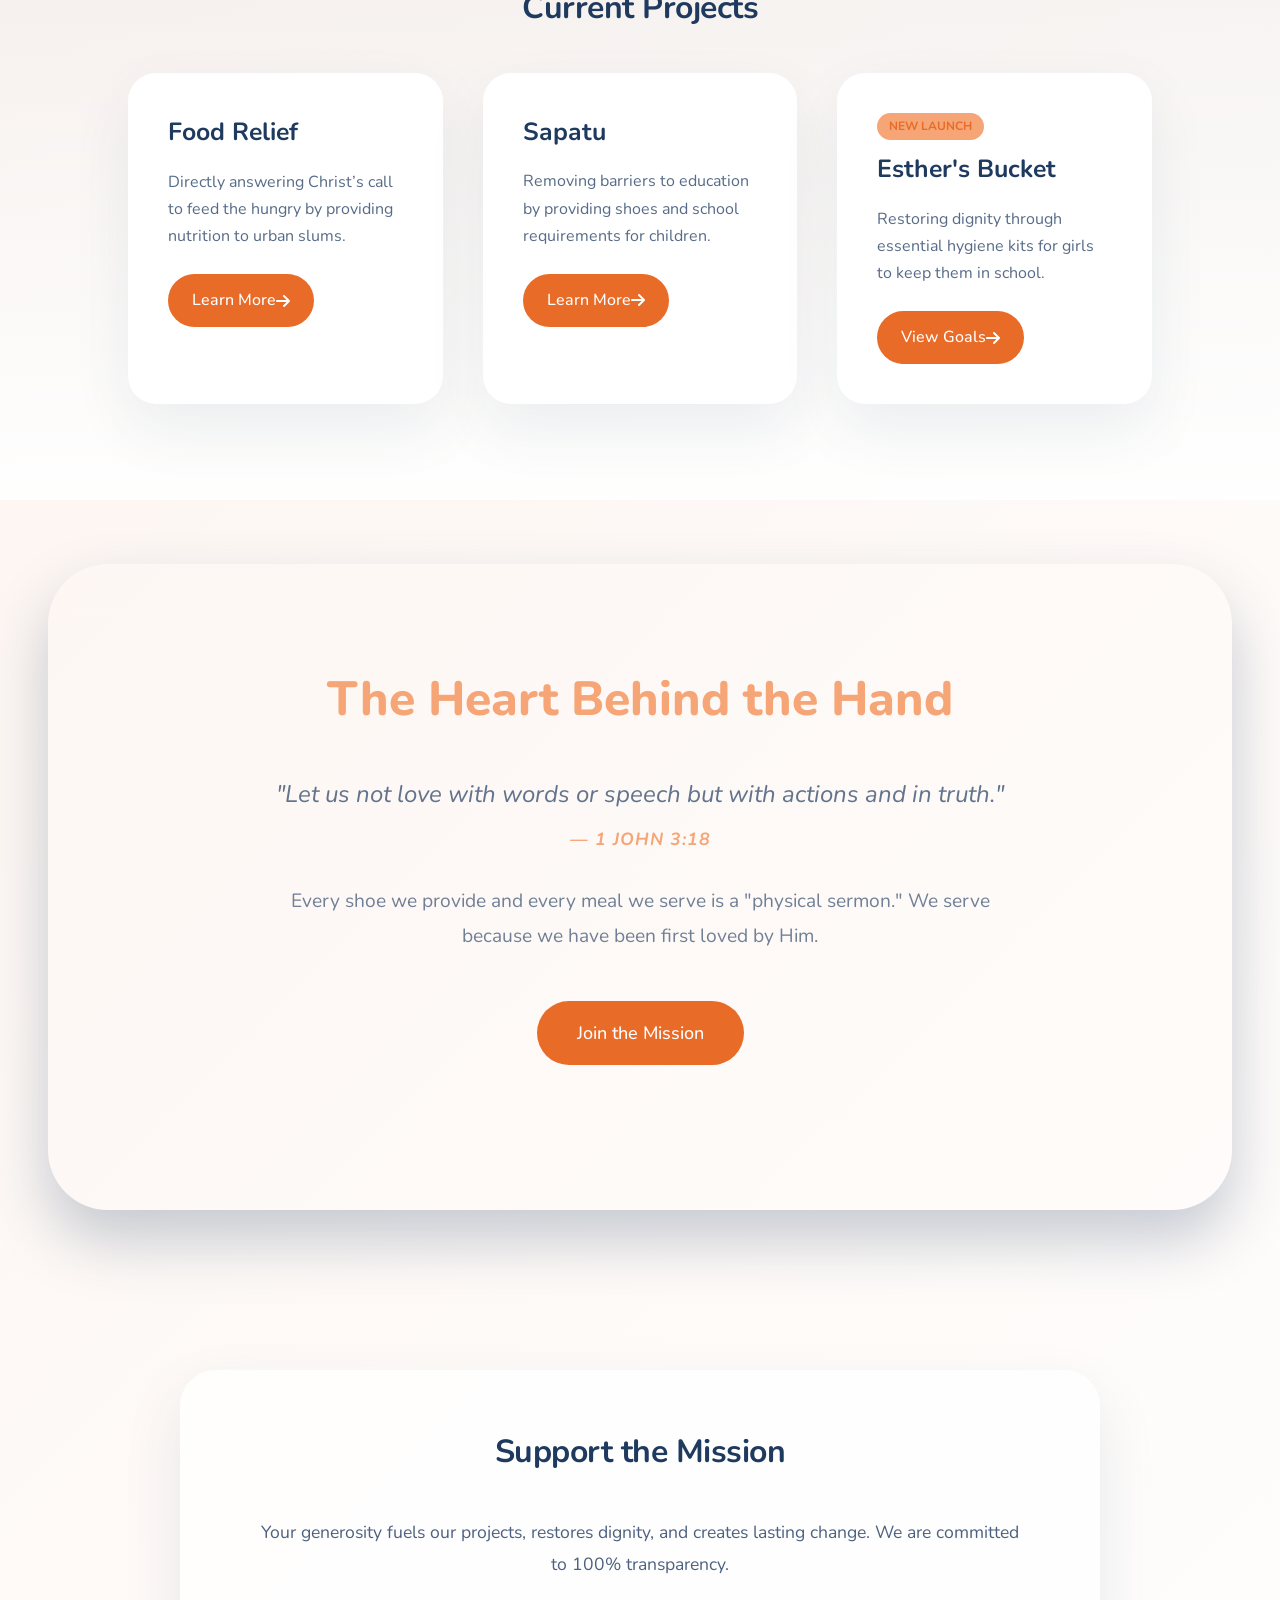
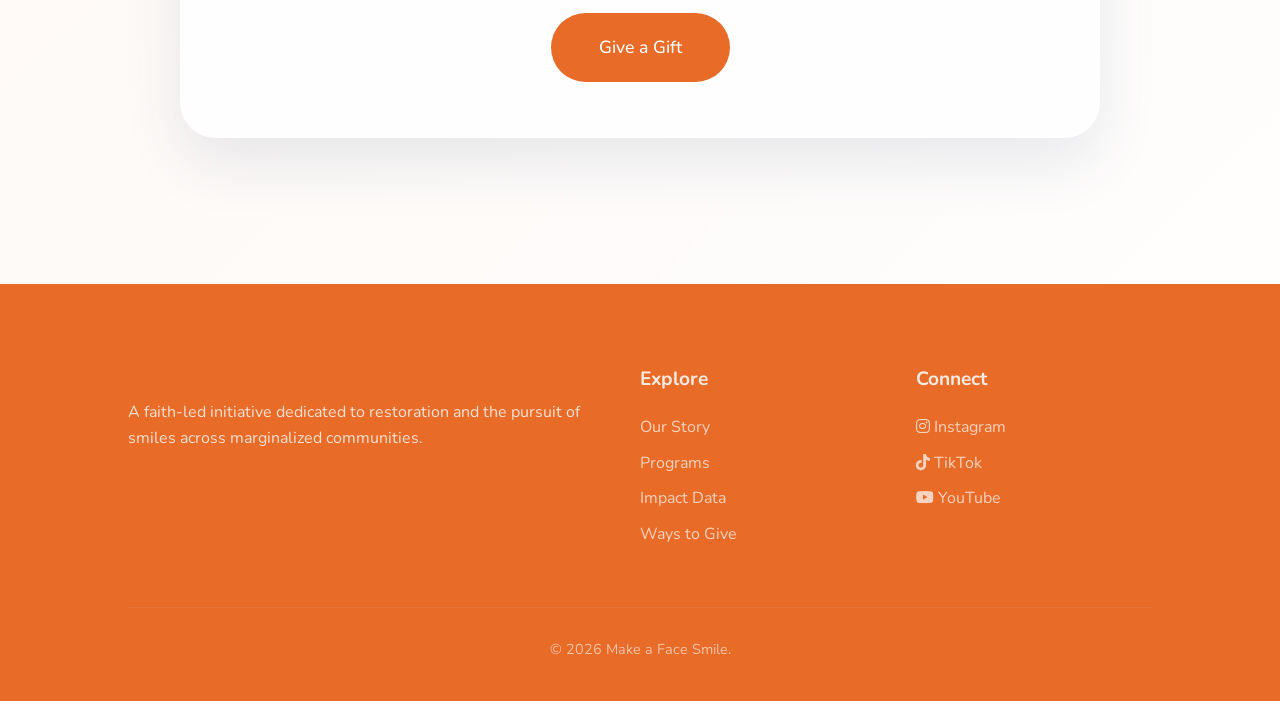
==== commit b8859a12: "Change: theme color to orange." ====
--- a/index.html
+++ b/index.html
@@ -26,10 +26,9 @@
     <header class="hero">
         <video autoplay muted loop playsinline class="hero-video">
             <source src="assets/sapatus.mp4" type="video/mp4">
-            Your browser does not support the video tag.
         </video>
         <div class="hero-content">
-            <h1>Restoring Hope, One Smile at a Time.</h1>
+            <h1>Restoring Hope, One <span>Smile</span> at a Time.</h1>
             <p>Empowering communities through transparent, faith-led compassion and professional excellence.</p>
             <div class="hero-btns">
                 <a href="donate.html" class="btn-primary">Start Giving</a>
@@ -43,45 +42,54 @@
             <div class="identity-header">
                 <h2 class="section-subtitle">Our Heart</h2>
                 <p class="identity-text">
-                    Rooted in the biblical call to love our neighbors as ourselves, MAFS is a collective of believers
+                    Rooted in the biblical call to love our neighbors as ourselves, Make a Face Smile is a collective of
+                    believers
                     dedicated to the ministry of restoration. We believe that honoring God requires excellence in our
-                    craft; we use professional precision to deliver Christ-led compassion to the marginalized.
+                    craft, we use professional precision to deliver Christ-led compassion to the marginalized.
                 </p>
             </div>
 
             <div class="mission-grid zoom-in delay-1">
                 <div class="mission-card glass">
                     <div class="card-icon">
-                        <i class="fas fa-bullseye" style="color: var(--accent); font-size: 2.5rem;"></i>
+                        <i class="fas fa-bullseye" style="color: var(--primary); font-size: 2.5rem;"></i>
                     </div>
                     <h2>The Mission</h2>
-                    <p>To provide essential resources and sustainable support to marginalized families globally.</p>
+                    <p>To provide essential resources and sustainable support to marginalized families in Ugandan
+                        communities.</p>
                 </div>
                 <div class="mission-card glass">
                     <div class="card-icon">
-                        <i class="fas fa-eye" style="color: var(--accent); font-size: 2.5rem;"></i>
+                        <i class="fas fa-eye" style="color: var(--primary); font-size: 2.5rem;"></i>
                     </div>
                     <h2>The Vision</h2>
                     <p>A future where every individual has the opportunity to thrive and smile with dignity.</p>
                 </div>
             </div>
 
-            <div class="values-grid">
-                <div class="value-item">
-                    <div class="value-circle glass"><i class="fas fa-search-dollar"></i></div>
-                    <h3>Transparency</h3>
-                    <p>Every shilling is accounted for and tracked. Stewardship is our highest form of worship.</p>
-                </div>
-                <div class="value-item">
-                    <div class="value-circle glass"><i class="fas fa-heart"></i></div>
-                    <h3>Compassion</h3>
-                    <p>We see brothers and sisters made in the image of God, leading with empathy in every hand
-                        extended.</p>
-                </div>
-                <div class="value-item">
-                    <div class="value-circle glass"><i class="fas fa-seedling"></i></div>
-                    <h3>Sustainability</h3>
-                    <p>We build systems—like skills training and savings circles—that empower the future.</p>
+
+            <div>
+                <h2 class="section-title">Our Core Values.</h2>
+                <div class="values-grid">
+                    <div class="value-item">
+                        <div class="value-circle glass"><i class="fas fa-search-dollar"
+                                style="color: var(--primary);"></i></div>
+                        <h3>Transparency</h3>
+                        <p>Every shilling is accounted for and tracked. Stewardship is our highest form of worship.</p>
+                    </div>
+                    <div class="value-item">
+                        <div class="value-circle glass"><i class="fas fa-heart" style="color: var(--primary);"></i>
+                        </div>
+                        <h3>Compassion</h3>
+                        <p>We see brothers and sisters made in the image of God, leading with empathy in every hand
+                            extended.</p>
+                    </div>
+                    <div class="value-item">
+                        <div class="value-circle glass"><i class="fas fa-seedling" style="color: var(--primary);"></i>
+                        </div>
+                        <h3>Sustainability</h3>
+                        <p>We build systems—like skills training and savings circles—that empower the future.</p>
+                    </div>
                 </div>
             </div>
 
@@ -89,22 +97,22 @@
                 <h2 class="section-title">The Faces Behind the Mission</h2>
                 <div class="team-grid">
                     <div class="team-member">
-                        <div class="member-photo glass"></div>
+                        <div class="member-photo glass" style="background: linear-gradient(135deg, #F6A576, #E86B28);"></div>
                         <h4>Coulten Kirabo</h4>
                         <p>Creative Director</p>
                     </div>
                     <div class="team-member">
-                        <div class="member-photo glass"></div>
+                        <div class="member-photo glass" style="background: linear-gradient(135deg, #F6A576, #E86B28);"></div>
                         <h4>Tonny Katende</h4>
                         <p>Director of Operations</p>
                     </div>
                     <div class="team-member">
-                        <div class="member-photo glass"></div>
+                        <div class="member-photo glass" style="background: linear-gradient(135deg, #F6A576, #E86B28);"></div>
                         <h4>Leticia Kwagala</h4>
                         <p>Volunteer Coordinator</p>
                     </div>
                     <div class="team-member">
-                        <div class="member-photo glass"></div>
+                        <div class="member-photo glass" style="background: linear-gradient(135deg, #F6A576, #E86B28);"></div>
                         <h4>Blair A</h4>
                         <p>Program Coordinator</p>
                     </div>
@@ -112,7 +120,7 @@
                 <div class="team-actions">
                     <a href="#maintenance.html" class="btn-secondary">View Full Team</a>
                     <a href="registration.html" class="btn-primary"
-                        style="background-color: var(--accent); color: var(--primary);">Become a Volunteer</a>
+                        style="background-color: var(--primary); color: var(--white);">Become a Volunteer</a>
                 </div>
             </div>
         </div>
@@ -122,7 +130,7 @@
         <h2 class="section-title">Our Impact</h2>
         <div class="stats-bar glass">
             <div class="stat-item">
-                <h3 class="stat">5k+</h3>
+                <h3 class="stat">200+</h3>
                 <p>Lives Impacted</p>
             </div>
             <div class="stat-item">
@@ -188,8 +196,7 @@
                     to 100% transparency.
                 </p>
                 <div class="donate-btns">
-                    <a href="donate.html" class="btn-primary btn-large">Give a One-Time Gift</a>
-                    <a href="#" class="btn-secondary btn-large">View Impact Report</a>
+                    <a href="donate.html" class="btn-primary btn-large">Give a Gift</a>
                 </div>
             </div>
         </div>
@@ -222,7 +229,7 @@
             </div>
         </div>
         <div class="footer-bottom">
-            <p>&copy; 2026 Make a Face Smile. Driven by Faith, Powered by Action.</p>
+            <p>&copy; 2026 Make a Face Smile.</p>
         </div>
     </footer>
 
--- a/style.css
+++ b/style.css
@@ -1,42 +1,14 @@
 @import url('https://fonts.googleapis.com/css2?family=Nunito:wght@400;700;800&display=swap');
 
 :root {
-    --primary: #1A2B47;
-    --accent: #A2D149;
-    --neutral: #E2E8F0;
+    --primary: #E86B28;
+    --accent: #F6A576;
+    --text: #1F3A5F;
+    --neutral: #FAF9F6;
     --white: #FFFFFF;
-    --bg-light: #F8FAFC;
-    --joy-yellow: #A2D149;
-
-  
-  /* --primary: #FFD700;
-  --accent: #FF8C00;
-  --neutral: #2F3E46;
-  --white: #FFFFFF;
-  --bg-light: #FFFDF5;
-  --joy-yellow: #FFD700; */
-
-/* 
-  --primary: #FFBF00;
-  --accent: #FF4D00;
-  --neutral: #E0F2F1;
-  --white: #FFFFFF;
-  --bg-light: #0A192F;
-  --joy-yellow: #FFBF00; */
-
-  /* --primary: #FFB347;
-  --accent: #FFCCBB;
-  --neutral: #708090;
-  --white: #FFFFFF;
-  --bg-light: #FFFFFF;
-  --joy-yellow: #FFB347; */
-
-  /* --primary: #DAA520;
-  --accent: #FF4F00;
-  --neutral: #1B4332;
-  --white: #FFFFFF;
-  --bg-light: #F8F9FA;
-  --joy-yellow: #DAA520; */
+    --bg-light: #FBECE3;
+    --joy-yellow: #FDF5F0;
+
 }
 
 * {
@@ -53,7 +25,7 @@
 
 body {
     background: linear-gradient(135deg, var(--bg-light) 0%, var(--white) 100%);
-    color: var(--primary);
+    color: var(--text);
     line-height: 1.6;
 }
 
@@ -67,7 +39,6 @@
     position: sticky;
     top: 0;
     z-index: 1000;
-    border-bottom: 3px solid var(--accent);
 }
 
 .logo {
@@ -112,9 +83,9 @@
 
 .cta-btn:hover {
     background: var(--accent);
-    color: var(--primary) !important;
+    color: var(--white) !important;
     transform: translateY(-2px);
-    box-shadow: 0 5px 15px rgba(162, 209, 73, 0.4);
+    box-shadow: 0 5px 15px rgba(98, 183, 240, 0.4);
 }
 
 .hero {
@@ -125,7 +96,7 @@
     text-align: center;
     padding: 0 10%;
     border-radius: 0 0 100px 100px;
-    background: linear-gradient(180deg, rgba(162, 209, 73, 0.1) 0%, var(--bg-light) 100%);
+    background: linear-gradient(180deg, rgba(98, 183, 240, 0.1) 0%, var(--bg-light) 100%);
     background-image: radial-gradient(var(--neutral) 0.8px, transparent 0.8px);
     background-size: 24px 24px;
     position: relative;
@@ -171,7 +142,15 @@
 }
 
 .hero-content h1 span {
-    color: var(--accent);
+    color: var(--primary);
+}
+
+.hero-content p {
+    font-size: 1.5rem;
+    max-width: 700px;
+    margin: 0 auto 2.5rem;
+    opacity: 0.9;
+    line-height: 1.8;
 }
 
 .hero-btns {
@@ -182,11 +161,12 @@
 }
 
 .btn-primary {
-    background: var(--accent);
-    color: var(--primary);
+    background: var(--primary);
+    color: var(--white);
     padding: 1.1rem 2.5rem;
     text-decoration: none;
-    font-weight: 800;
+    font-weight: 500;
+    font-size: large;
     border-radius: 50px;
     display: inline-block;
     text-align: center;
@@ -197,7 +177,7 @@
     background: var(--primary);
     color: var(--white);
     transform: scale(1.05);
-    box-shadow: 0 15px 30px rgba(162, 209, 73, 0.3);
+    box-shadow: 0 15px 30px rgba(98, 183, 240, 0.3);
 }
 
 .btn-secondary {
@@ -205,7 +185,8 @@
     color: var(--primary);
     padding: 1.1rem 2.5rem;
     text-decoration: none;
-    font-weight: 700;
+    font-weight: 500;
+    font-size: large;
     border-radius: 50px;
     display: inline-block;
     text-align: center;
@@ -218,18 +199,18 @@
 }
 
 .heart-behind-hand.glass {
-    background: var(--primary);
+    background: var(--F6A576);
     color: var(--white);
     padding: 6rem 10%;
     margin: 4rem 3rem;
     border-radius: 60px;
     text-align: center;
-    box-shadow: 0 30px 60px rgba(26, 43, 71, 0.25);
+    box-shadow: 0 30px 60px rgba(31, 58, 95, 0.25);
     border: 1px solid rgba(255, 255, 255, 0.1);
 }
 
 .heart-behind-hand.glass-dark {
-    background: rgba(26, 43, 71, 0.95);
+    background: rgba(31, 58, 95, 0.95);
     backdrop-filter: blur(20px);
     -webkit-backdrop-filter: blur(20px);
     color: var(--white);
@@ -237,7 +218,7 @@
     margin: 4rem 3rem;
     border-radius: 60px;
     text-align: center;
-    box-shadow: 0 30px 60px rgba(26, 43, 71, 0.4);
+    box-shadow: 0 30px 60px rgba(31, 58, 95, 0.4);
     border: 1px solid rgba(255, 255, 255, 0.15);
     position: relative;
 }
@@ -249,7 +230,7 @@
     left: 0;
     right: 0;
     bottom: 0;
-    background: linear-gradient(135deg, rgba(162, 209, 73, 0.1) 0%, rgba(255, 255, 255, 0.05) 100%);
+    background: linear-gradient(135deg, rgba(98, 183, 240, 0.1) 0%, rgba(255, 255, 255, 0.05) 100%);
     border-radius: 60px;
     pointer-events: none;
 }
@@ -305,15 +286,18 @@
     }
 }
 
+.mission-card {
+    cursor: pointer;
+}
+
 .mission-card:hover {
     transform: translateY(-15px);
-    border-bottom: 8px solid var(--accent);
-    box-shadow: 0 25px 60px rgba(162, 209, 73, 0.15);
+    box-shadow: 0 25px 60px rgba(98, 183, 240, 0.15);
 }
 
 .stat-item h3 {
     font-size: 4rem;
-    color: var(--accent);
+    color: var(--white);
     margin-bottom: 0.5rem;
     font-weight: 800;
 }
@@ -325,9 +309,9 @@
 .impact-section {
     background: var(--primary);
     color: var(--white);
-    border-radius: 60px;
+    border-radius: 70px 0 70px 0;
     margin: 0 3rem;
-    box-shadow: 0 30px 60px rgba(26, 43, 71, 0.3);
+    box-shadow: 0 30px 60px rgba(31, 58, 95, 0.3);
 }
 
 .section {
@@ -363,7 +347,7 @@
 .identity-text {
     font-size: 1.1rem;
     line-height: 1.8;
-    color: rgba(26, 43, 71, 0.75);
+    color: rgba(31, 58, 95, 0.75);
 }
 
 .mission-grid {
@@ -378,8 +362,8 @@
     background: var(--white);
     border-radius: 28px;
     padding: 2.5rem 2rem;
-    box-shadow: 0 18px 40px rgba(26, 43, 71, 0.06);
-    border: 1px solid rgba(26, 43, 71, 0.08);
+    box-shadow: 0 18px 40px rgba(31, 58, 95, 0.06);
+    border: 1px solid rgba(31, 58, 95, 0.08);
     transition: transform 0.35s ease, box-shadow 0.35s ease;
     flex: 1 1 300px;
     min-width: 260px;
@@ -393,7 +377,7 @@
 
 .mission-card p {
     margin-top: 0.85rem;
-    color: rgba(26, 43, 71, 0.7);
+    color: rgba(31, 58, 95, 0.7);
     line-height: 1.7;
 }
 
@@ -405,8 +389,7 @@
     width: 66px;
     height: 66px;
     border-radius: 22px;
-    background: rgba(162, 209, 73, 0.15);
-}
+background: rgba(246, 165, 118, 0.15);}
 
 .values-grid {
     display: grid;
@@ -420,7 +403,7 @@
     border-radius: 28px;
     padding: 2rem;
     text-align: center;
-    box-shadow: 0 12px 30px rgba(26, 43, 71, 0.08);
+    box-shadow: 0 12px 30px rgba(31, 58, 95, 0.08);
 }
 
 .value-circle {
@@ -431,7 +414,7 @@
     align-items: center;
     justify-content: center;
     margin: 0 auto 1rem;
-    background: rgba(162, 209, 73, 0.15);
+  background: rgba(246, 165, 118, 0.15);
     font-size: 1.8rem;
 }
 
@@ -456,7 +439,7 @@
     border-radius: 28px;
     padding: 2.5rem 2rem;
     text-align: center;
-    box-shadow: 0 18px 40px rgba(26, 43, 71, 0.08);
+    box-shadow: 0 18px 40px rgba(31, 58, 95, 0.08);
 }
 
 .member-photo {
@@ -464,7 +447,7 @@
     height: 130px;
     margin: 0 auto 1.3rem;
     border-radius: 50%;
-    background: linear-gradient(135deg, rgba(162, 209, 73, 0.35), rgba(26, 43, 71, 0.2));
+    background: linear-gradient(135deg, #F6A576, #E86B28);
     display: flex;
     align-items: center;
     justify-content: center;
@@ -491,7 +474,7 @@
 }
 
 .team-member p {
-    color: rgba(26, 43, 71, 0.7);
+    color: rgba(31, 58, 95, 0.7);
 }
 
 .stats-bar {
@@ -510,6 +493,7 @@
     padding: 2.2rem 1.8rem;
     text-align: center;
     box-shadow: inset 0 0 0 1px rgba(255, 255, 255, 0.12);
+    cursor: pointer;
 }
 
 .stat-item p {
@@ -521,7 +505,7 @@
 
 .projects-container {
     padding: 6rem 10%;
-    background: linear-gradient(180deg, rgba(26, 43, 71, 0.04) 0%, rgba(255, 255, 255, 0.92) 100%);
+    background: linear-gradient(180deg, rgba(31, 58, 95, 0.04) 0%, rgba(255, 255, 255, 0.92) 100%);
 }
 
 .projects-grid {
@@ -535,18 +519,18 @@
     border-radius: 28px;
     overflow: hidden;
     background: var(--white);
-    box-shadow: 0 25px 60px rgba(26, 43, 71, 0.08);
+    box-shadow: 0 25px 60px rgba(31, 58, 95, 0.08);
     transition: transform 0.35s ease, box-shadow 0.35s ease;
 }
 
 .project-card:hover {
     transform: translateY(-12px);
-    box-shadow: 0 35px 70px rgba(26, 43, 71, 0.13);
+    box-shadow: 0 35px 70px rgba(31, 58, 95, 0.13);
 }
 
 .upcoming-project {
     border: 2px dashed var(--accent) !important;
-    background: rgba(162, 209, 73, 0.05);
+    background: rgba(98, 183, 240, 0.05);
 }
 
 .status-badge {
@@ -576,7 +560,7 @@
 }
 
 .footer-column h4 {
-    color: var(--accent);
+    color: var(--bg-light);
     margin-bottom: 20px;
     font-size: 1.2rem;
 }
@@ -632,7 +616,7 @@
 
 .card-content p {
     margin-bottom: 1.5rem;
-    color: rgba(26, 43, 71, 0.75);
+    color: rgba(31, 58, 95, 0.75);
     line-height: 1.7;
 }
 
@@ -642,25 +626,23 @@
     justify-content: center;
     padding: 0.85rem 1.5rem;
     border-radius: 999px;
-    border: 2px solid var(--primary);
-    background: transparent;
-    color: var(--primary);
-    font-weight: 700;
+    background: var(--primary);
+    color: var(--white);
+    font-weight: 500;
     text-decoration: none;
     text-align: center;
     transition: all 0.3s ease;
 }
 
 .btn-minimal:hover {
-    background: rgba(162, 209, 73, 0.12);
-    border-color: var(--accent);
+    background: rgba(246, 165, 118, 0.15);
     color: var(--primary);
     transform: translateY(-2px);
 }
 
 .donate-section {
     padding: 6rem 10%;
-    background: linear-gradient(135deg, rgba(162, 209, 73, 0.25), rgba(26, 43, 71, 0.05));
+    background: var(#F6A576);
 }
 
 .donate-container {
@@ -670,14 +652,14 @@
     background: rgba(255, 255, 255, 0.82);
     padding: 3.5rem 2.5rem;
     border-radius: 36px;
-    box-shadow: 0 25px 60px rgba(26, 43, 71, 0.1);
+    box-shadow: 0 25px 60px rgba(31, 58, 95, 0.1);
 }
 
 .donate-description {
     font-size: 1.1rem;
     line-height: 1.8;
     margin-bottom: 2rem;
-    color: rgba(26, 43, 71, 0.8);
+    color: rgba(31, 58, 95, 0.8);
     max-width: 760px;
     margin-left: auto;
     margin-right: auto;
@@ -719,6 +701,84 @@
     .logo { font-size: 1.2rem; }
 }
 
+/* Responsive improvements: additional stacking and touch-friendly sizes */
+@media (max-width: 980px) {
+    .nav-links { gap: 1rem; }
+    .container { padding: 0 4%; }
+}
+
+@media (max-width: 768px) {
+    .navbar {
+        flex-direction: column;
+        align-items: center;
+        padding: 1rem 6%;
+        gap: 0.5rem;
+    }
+
+    .logo { margin-bottom: 0.25rem; }
+
+    .nav-links {
+        flex-direction: column;
+        gap: 0.6rem;
+        align-items: center;
+        width: 100%;
+    }
+
+    .nav-links a {
+        padding: 0.6rem 0.8rem;
+        width: auto;
+        display: inline-block;
+    }
+
+    .hero {
+        height: auto;
+        padding: 4.5rem 6% 3.5rem;
+        border-radius: 0 0 40px 40px;
+    }
+
+    /* Make the hero media element behave on small screens */
+    .hero-video {
+        position: relative !important;
+        top: auto !important;
+        left: auto !important;
+        transform: none !important;
+        min-width: none !important;
+        min-height: none !important;
+        width: 100%;
+        height: 220px;
+        object-fit: cover;
+        z-index: -1;
+    }
+
+    .hero::before { background: rgba(0,0,0,0.25); }
+
+    .hero-content { padding: 1.25rem 1rem; }
+
+    .mission-grid, .projects-grid, .team-grid, .values-grid {
+        grid-template-columns: 1fr !important;
+        display: grid;
+    }
+
+    .member-photo { width: 100px; height: 100px; }
+
+    .btn-primary, .btn-secondary, .btn-large, .btn-minimal, .cta-btn {
+        width: 100%;
+        max-width: 600px;
+    }
+
+    .stat-item h3 { font-size: 2.2rem; }
+}
+
+@media (max-width: 420px) {
+    .hero-video { height: 180px; }
+    .logo { font-size: 1.1rem; }
+    .section { padding: 3rem 4%; }
+}
+
+/* Ensure media and images are fluid */
+img, video { max-width: 100%; height: auto; display: block; }
+
+
 /* maintenance */
 .maintenance-hero {
     min-height: 90vh;
@@ -736,8 +796,8 @@
     background: var(--white);
     padding: 4rem 3rem;
     border-radius: 40px;
-    box-shadow: 0 25px 60px rgba(26, 43, 71, 0.08);
-    border: 1px solid rgba(162, 209, 73, 0.3);
+    box-shadow: 0 25px 60px rgba(31, 58, 95, 0.08);
+    border: 1px solid rgba(98, 183, 240, 0.3);
     max-width: 600px;
     width: 100%;
 }
@@ -757,7 +817,7 @@
 }
 
 .maintenance-card p {
-    color: rgba(26, 43, 71, 0.7);
+    color: rgba(31, 58, 95, 0.7);
     font-size: 1.1rem;
     margin-bottom: 2.5rem;
     line-height: 1.7;
@@ -816,7 +876,7 @@
     padding: 3.5rem;
     border-radius: 40px;
     border: 1px solid rgba(255, 255, 255, 0.4);
-    box-shadow: 0 25px 50px rgba(26, 43, 71, 0.08);
+    box-shadow: 0 25px 50px rgba(31, 58, 95, 0.08);
     max-width: 850px;
     margin: 0 auto;
 }
@@ -831,7 +891,7 @@
 
 .center-text {
     text-align: center;
-    color: rgba(26, 43, 71, 0.7);
+    color: rgba(31, 58, 95, 0.7);
     margin-bottom: 3rem;
     font-size: 1.1rem;
 }
@@ -864,7 +924,7 @@
     width: 100%;
     padding: 1rem 1.2rem;
     background: rgba(255, 255, 255, 0.5);
-    border: 2px solid rgba(26, 43, 71, 0.1);
+    border: 2px solid rgba(31, 58, 95, 0.1);
     border-radius: 15px;
     color: var(--primary);
     font-size: 1rem;
@@ -876,7 +936,7 @@
     outline: none;
     border-color: var(--accent);
     background: var(--white);
-    box-shadow: 0 10px 20px rgba(162, 209, 73, 0.1);
+    box-shadow: 0 10px 20px rgba(98, 183, 240, 0.1);
 }
 
 .skill-chips {
@@ -891,7 +951,7 @@
     display: inline-block;
     padding: 0.7rem 1.4rem;
     background: rgba(255, 255, 255, 0.6);
-    border: 2px solid rgba(26, 43, 71, 0.1);
+    border: 2px solid rgba(31, 58, 95, 0.1);
     border-radius: 50px;
     font-weight: 700;
     font-size: 0.85rem;
@@ -909,12 +969,12 @@
     border-color: var(--accent);
     color: var(--primary);
     transform: translateY(-3px);
-    box-shadow: 0 8px 20px rgba(162, 209, 73, 0.3);
+    box-shadow: 0 8px 20px rgba(98, 183, 240, 0.3);
 }
 
 .chip:hover:not(:has(input:checked)) {
     border-color: var(--accent);
-    background: rgba(162, 209, 73, 0.05);
+    background: rgba(98, 183, 240, 0.05);
 }
 
 .volunteer-form-card .btn-primary {
@@ -1079,4 +1139,4 @@
         filter: none !important;
         transform: none !important;
     }
-}+}
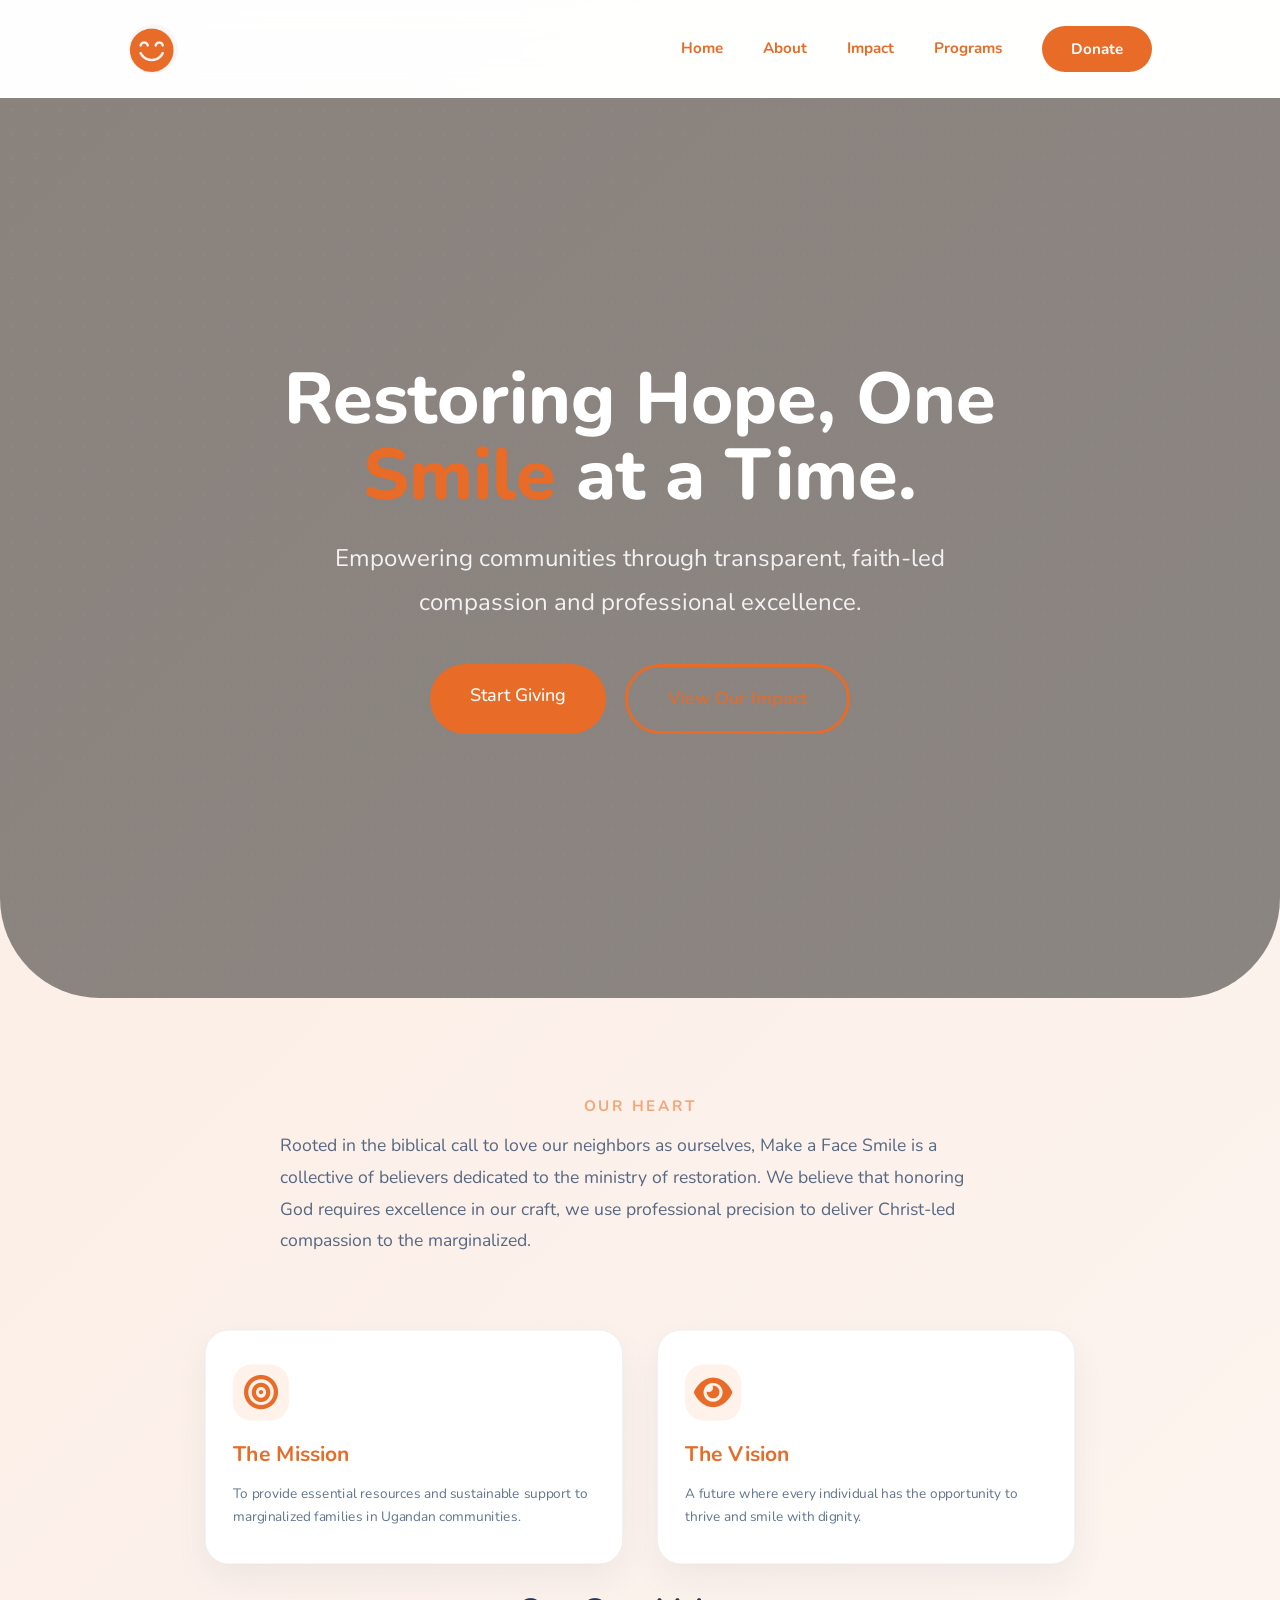
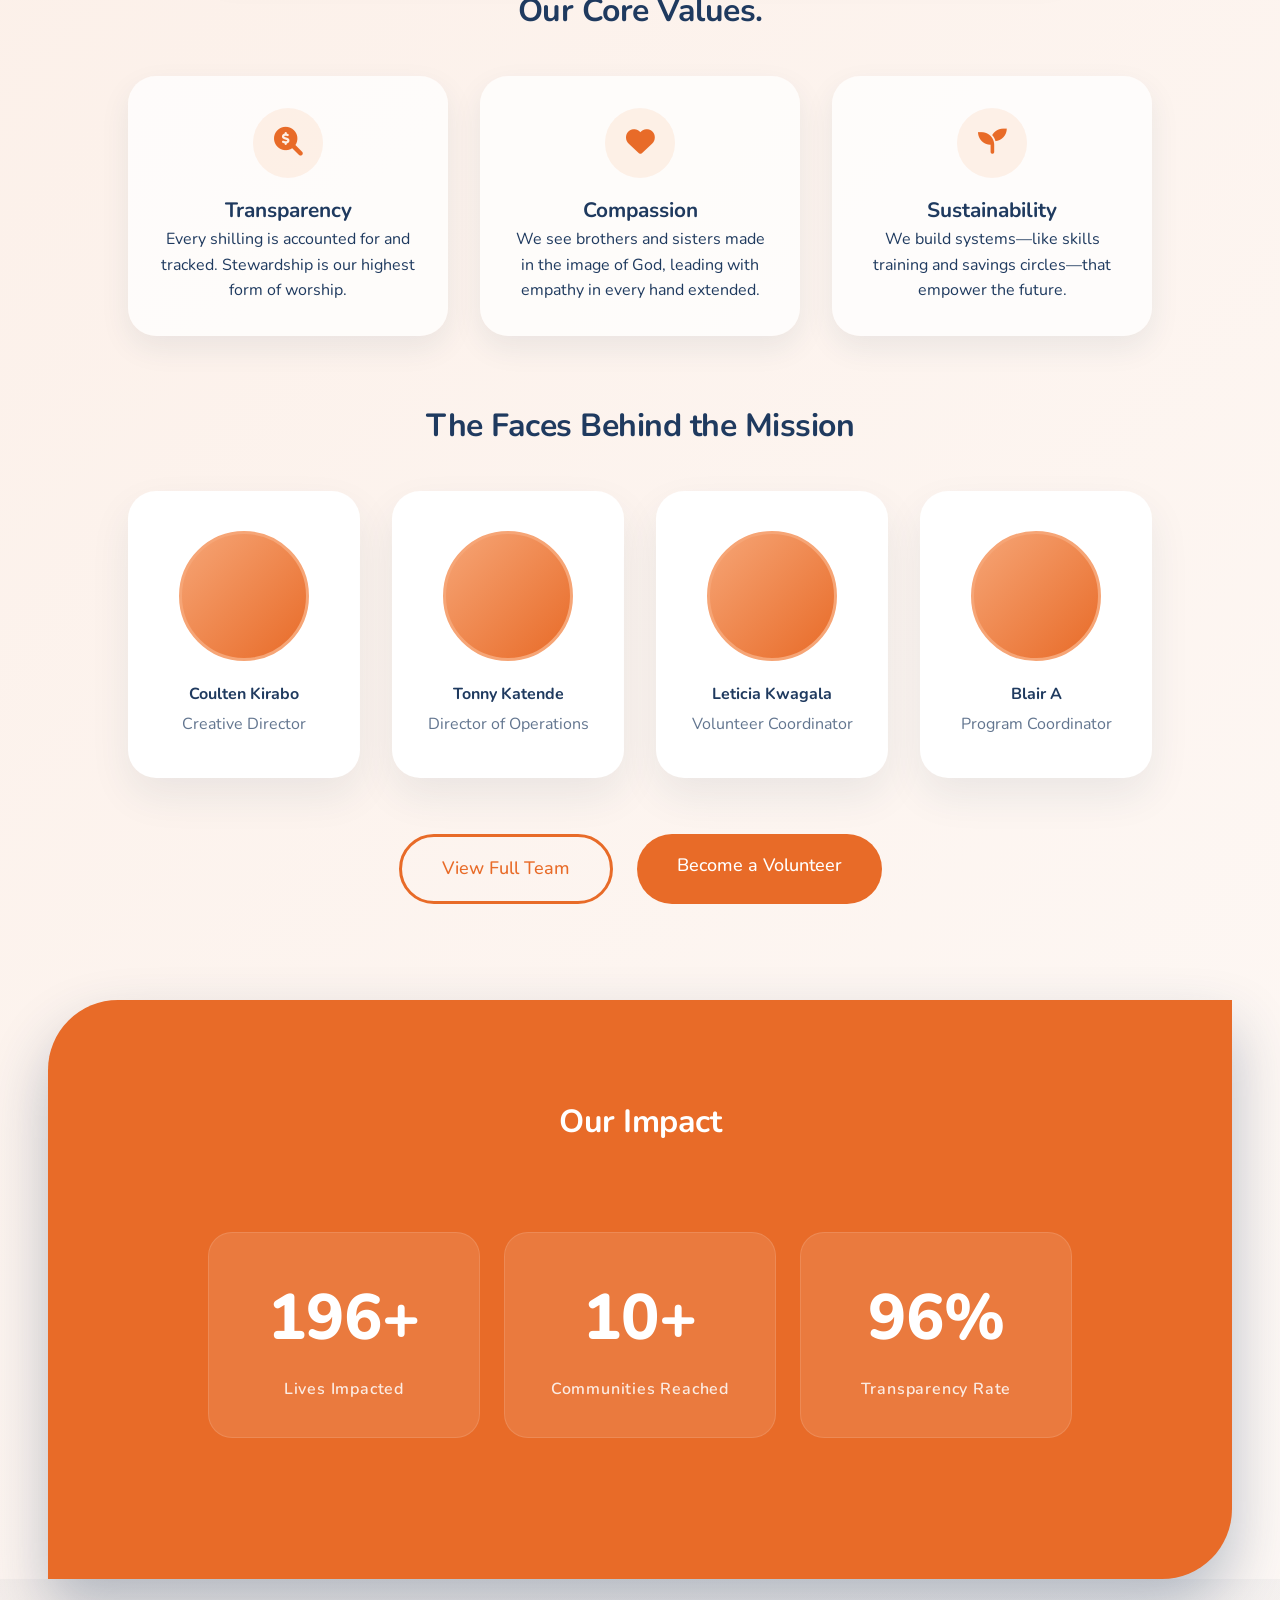
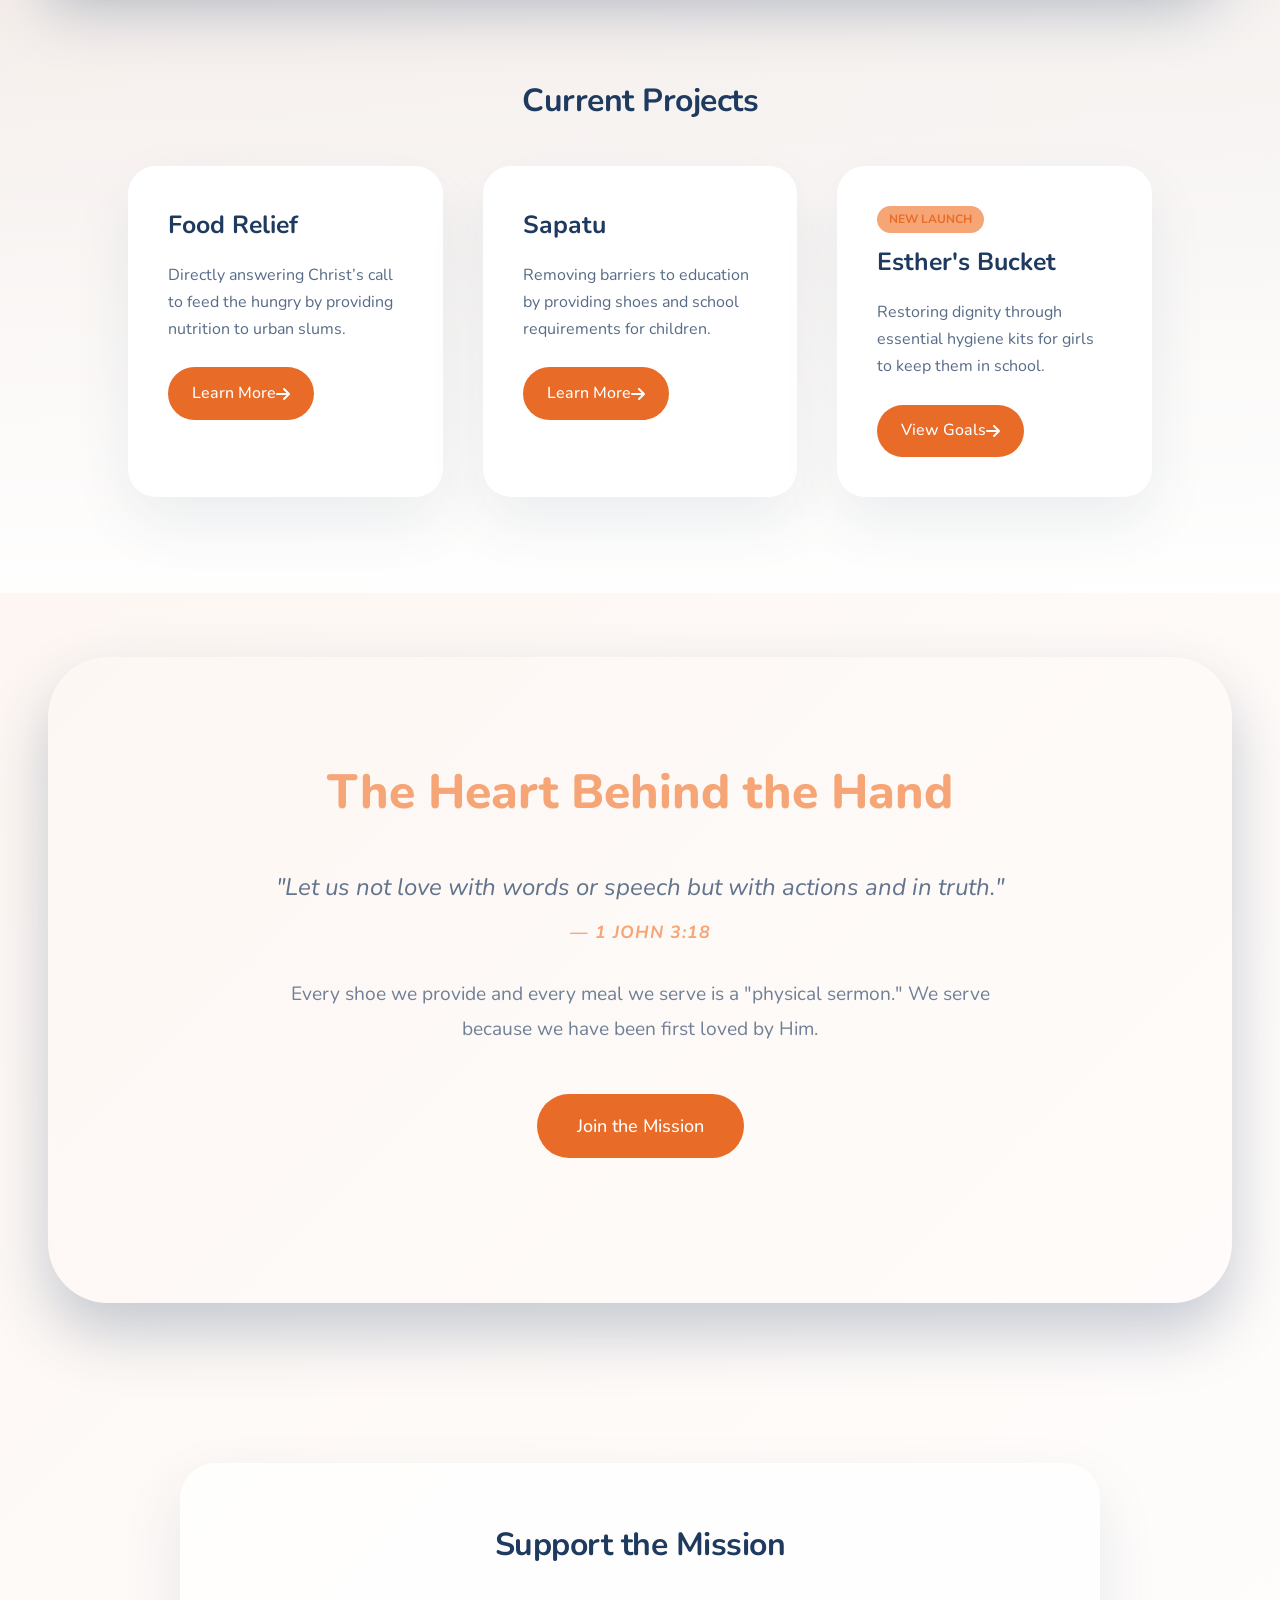
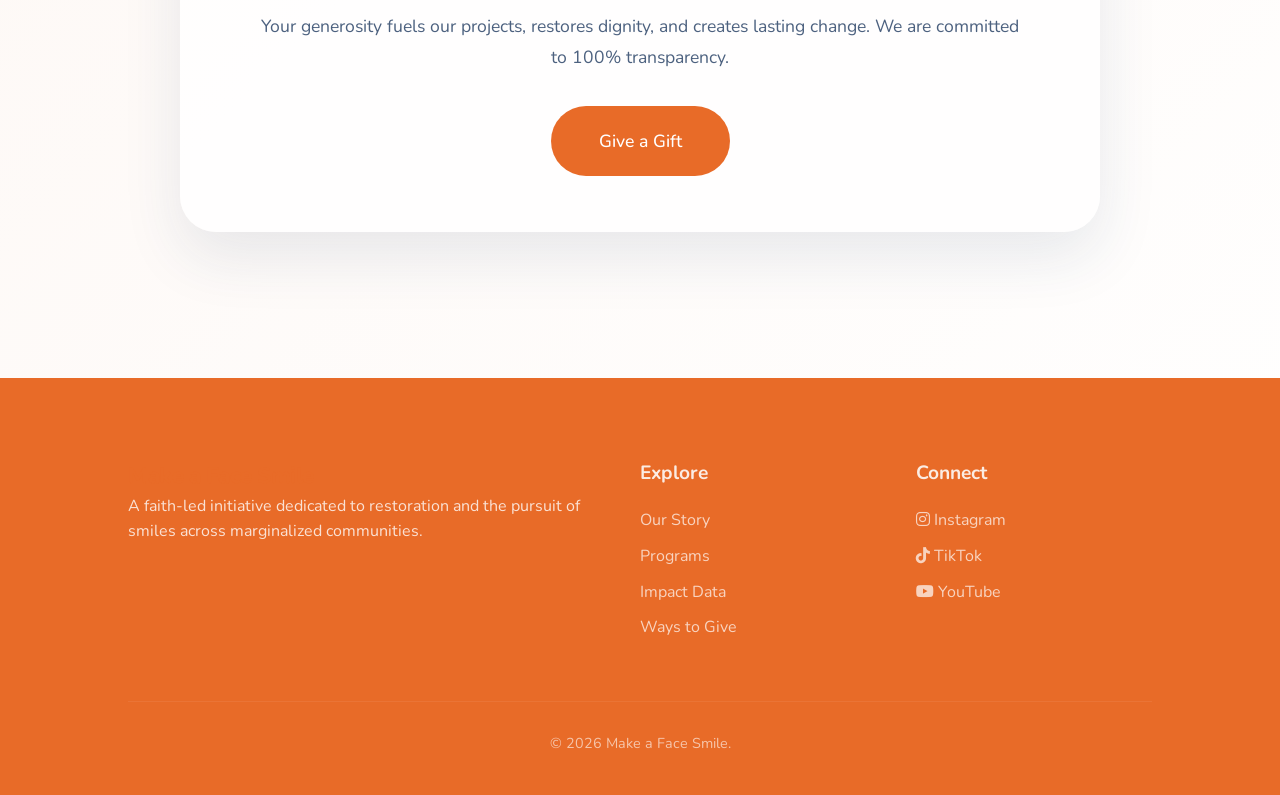
==== commit 5f62af5e: "Add: logo image." ====
--- a/index.html
+++ b/index.html
@@ -13,7 +13,9 @@
 <body>
 
     <nav class="navbar">
-        <div class="logo">Make a Face Smile</div>
+        <div class="logo">
+            <img src="assets/logo.jpeg" alt="Make a Face Smile Logo" class="logo"/>
+        </div>
         <ul class="nav-links">
             <li><a href="#">Home</a></li>
             <li><a href="#about">About</a></li>
--- a/style.css
+++ b/style.css
@@ -41,11 +41,18 @@
     z-index: 1000;
 }
 
-.logo {
+.logo{
     font-size: 1.4rem;
     font-weight: 800;
     letter-spacing: -0.5px;
     color: var(--primary);
+}
+
+.logo img {
+    width: 50px;
+    height: 50px;
+    border-radius: 50%;
+    object-fit: cover;
 }
 
 .nav-links {
@@ -89,7 +96,7 @@
 }
 
 .hero {
-    height: 90vh;
+    min-height: 100svh;
     display: flex;
     align-items: center;
     justify-content: center;
@@ -129,8 +136,9 @@
 
 .hero-content {
     position: relative; 
-    z-index: 2;      
-    color: var(--white); 
+    z-index: 2;
+    color: var(--white);
+    width: min(100%, 820px);
 }
 
 .hero-content h1 {
@@ -146,7 +154,7 @@
 }
 
 .hero-content p {
-    font-size: 1.5rem;
+    font-size: clamp(1rem, 2.2vw, 1.5rem);
     max-width: 700px;
     margin: 0 auto 2.5rem;
     opacity: 0.9;
@@ -673,18 +681,18 @@
 }
 
 @media (max-width: 980px) {
-    .navbar { padding: 1.2rem 6%; }
-    .hero { padding: 0 6%; }
-    .section, .projects-container, .donate-section { padding: 4.5rem 6%; }
+    .navbar { padding: 1.2rem 5%; }
+    .hero { padding: 0 5%; }
+    .section, .projects-container, .donate-section { padding: 4.5rem 5%; }
 }
 
 @media (max-width: 768px) {
     .footer-container { grid-template-columns: 1fr; }
-    .hero { height: auto; padding: 6rem 4% 8rem; }
-    .hero-content h1 { font-size: 2.2rem; }
+    .hero { min-height: auto; padding: 6rem 4% 8rem; }
+    .hero-content h1 { font-size: clamp(2rem, 8vw, 2.8rem); }
+    .hero-content p { font-size: 1rem; }
     .btn-primary, .btn-secondary, .btn-large, .btn-minimal, .cta-btn {
-        width: 100%;
-        max-width: 400px;
+        width: min(100%, 400px);
         padding: 1rem 1.5rem;
     }
     .hero-btns, .team-actions {
@@ -693,12 +701,35 @@
     }
     .mission-grid, .stats-bar { flex-direction: column; }
     .impact-section { margin: 0 1rem; border-radius: 40px; }
+    .navbar {
+        flex-direction: column;
+        align-items: center;
+        padding: 1rem 4%;
+        gap: 0.75rem;
+    }
+    .logo { margin-bottom: 0.25rem; }
+    .nav-links {
+        flex-wrap: wrap;
+        justify-content: center;
+        gap: 0.75rem 1rem;
+        width: 100%;
+    }
+    .nav-links a {
+        padding: 0.55rem 0.8rem;
+        display: inline-block;
+    }
+    .mission-grid, .projects-grid, .team-grid, .values-grid {
+        grid-template-columns: 1fr !important;
+        display: grid;
+    }
 }
 
 @media (max-width: 500px) {
     .navbar { flex-wrap: wrap; justify-content: center; gap: 1rem; }
-    .nav-links { gap: 1rem; }
+    .nav-links { gap: 0.8rem; }
     .logo { font-size: 1.2rem; }
+    .section, .projects-container, .donate-section { padding: 3.5rem 4%; }
+    .footer { padding: 4rem 4% 2rem; }
 }
 
 /* Responsive improvements: additional stacking and touch-friendly sizes */
@@ -708,69 +739,22 @@
 }
 
 @media (max-width: 768px) {
-    .navbar {
-        flex-direction: column;
-        align-items: center;
-        padding: 1rem 6%;
-        gap: 0.5rem;
-    }
-
-    .logo { margin-bottom: 0.25rem; }
-
-    .nav-links {
-        flex-direction: column;
-        gap: 0.6rem;
-        align-items: center;
-        width: 100%;
-    }
-
-    .nav-links a {
-        padding: 0.6rem 0.8rem;
-        width: auto;
-        display: inline-block;
-    }
-
     .hero {
-        height: auto;
+        min-height: auto;
         padding: 4.5rem 6% 3.5rem;
         border-radius: 0 0 40px 40px;
     }
 
-    /* Make the hero media element behave on small screens */
-    .hero-video {
-        position: relative !important;
-        top: auto !important;
-        left: auto !important;
-        transform: none !important;
-        min-width: none !important;
-        min-height: none !important;
-        width: 100%;
-        height: 220px;
-        object-fit: cover;
-        z-index: -1;
-    }
-
     .hero::before { background: rgba(0,0,0,0.25); }
 
     .hero-content { padding: 1.25rem 1rem; }
 
-    .mission-grid, .projects-grid, .team-grid, .values-grid {
-        grid-template-columns: 1fr !important;
-        display: grid;
-    }
-
     .member-photo { width: 100px; height: 100px; }
 
-    .btn-primary, .btn-secondary, .btn-large, .btn-minimal, .cta-btn {
-        width: 100%;
-        max-width: 600px;
-    }
-
     .stat-item h3 { font-size: 2.2rem; }
 }
 
 @media (max-width: 420px) {
-    .hero-video { height: 180px; }
     .logo { font-size: 1.1rem; }
     .section { padding: 3rem 4%; }
 }
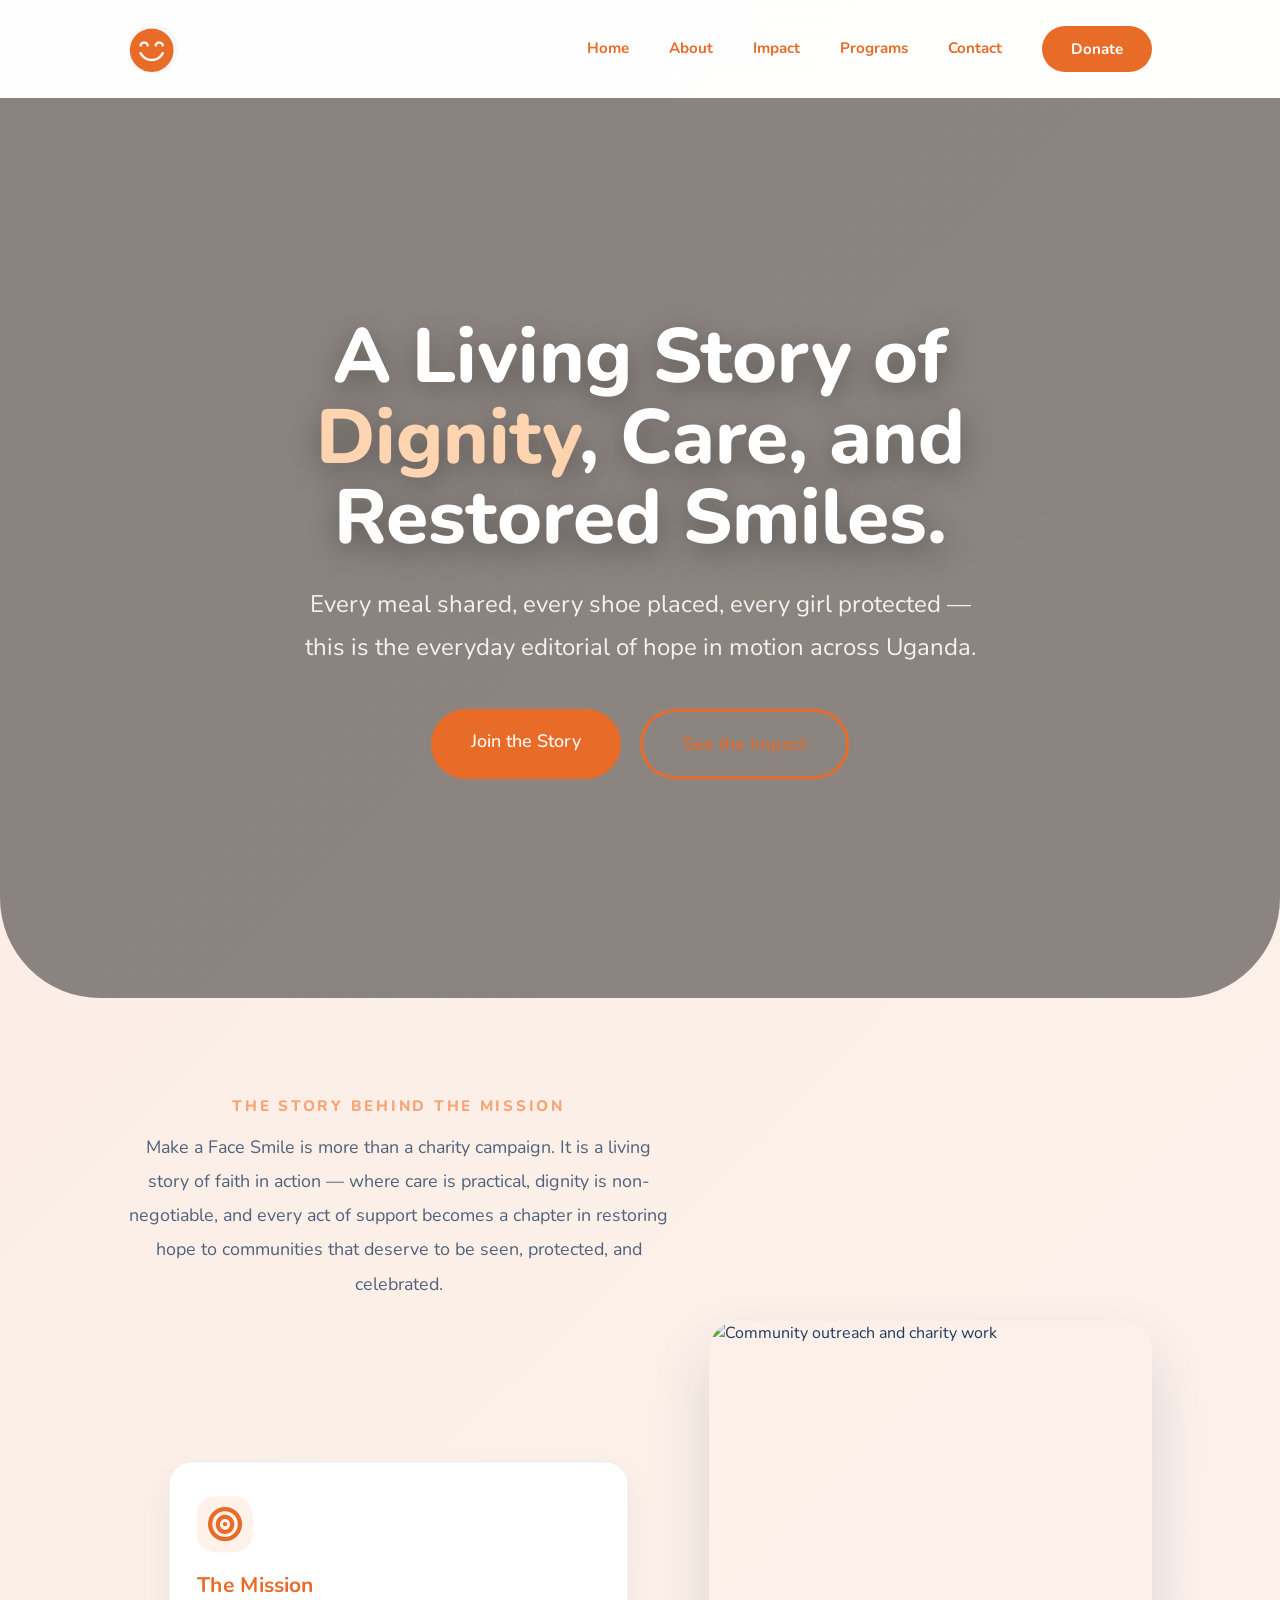
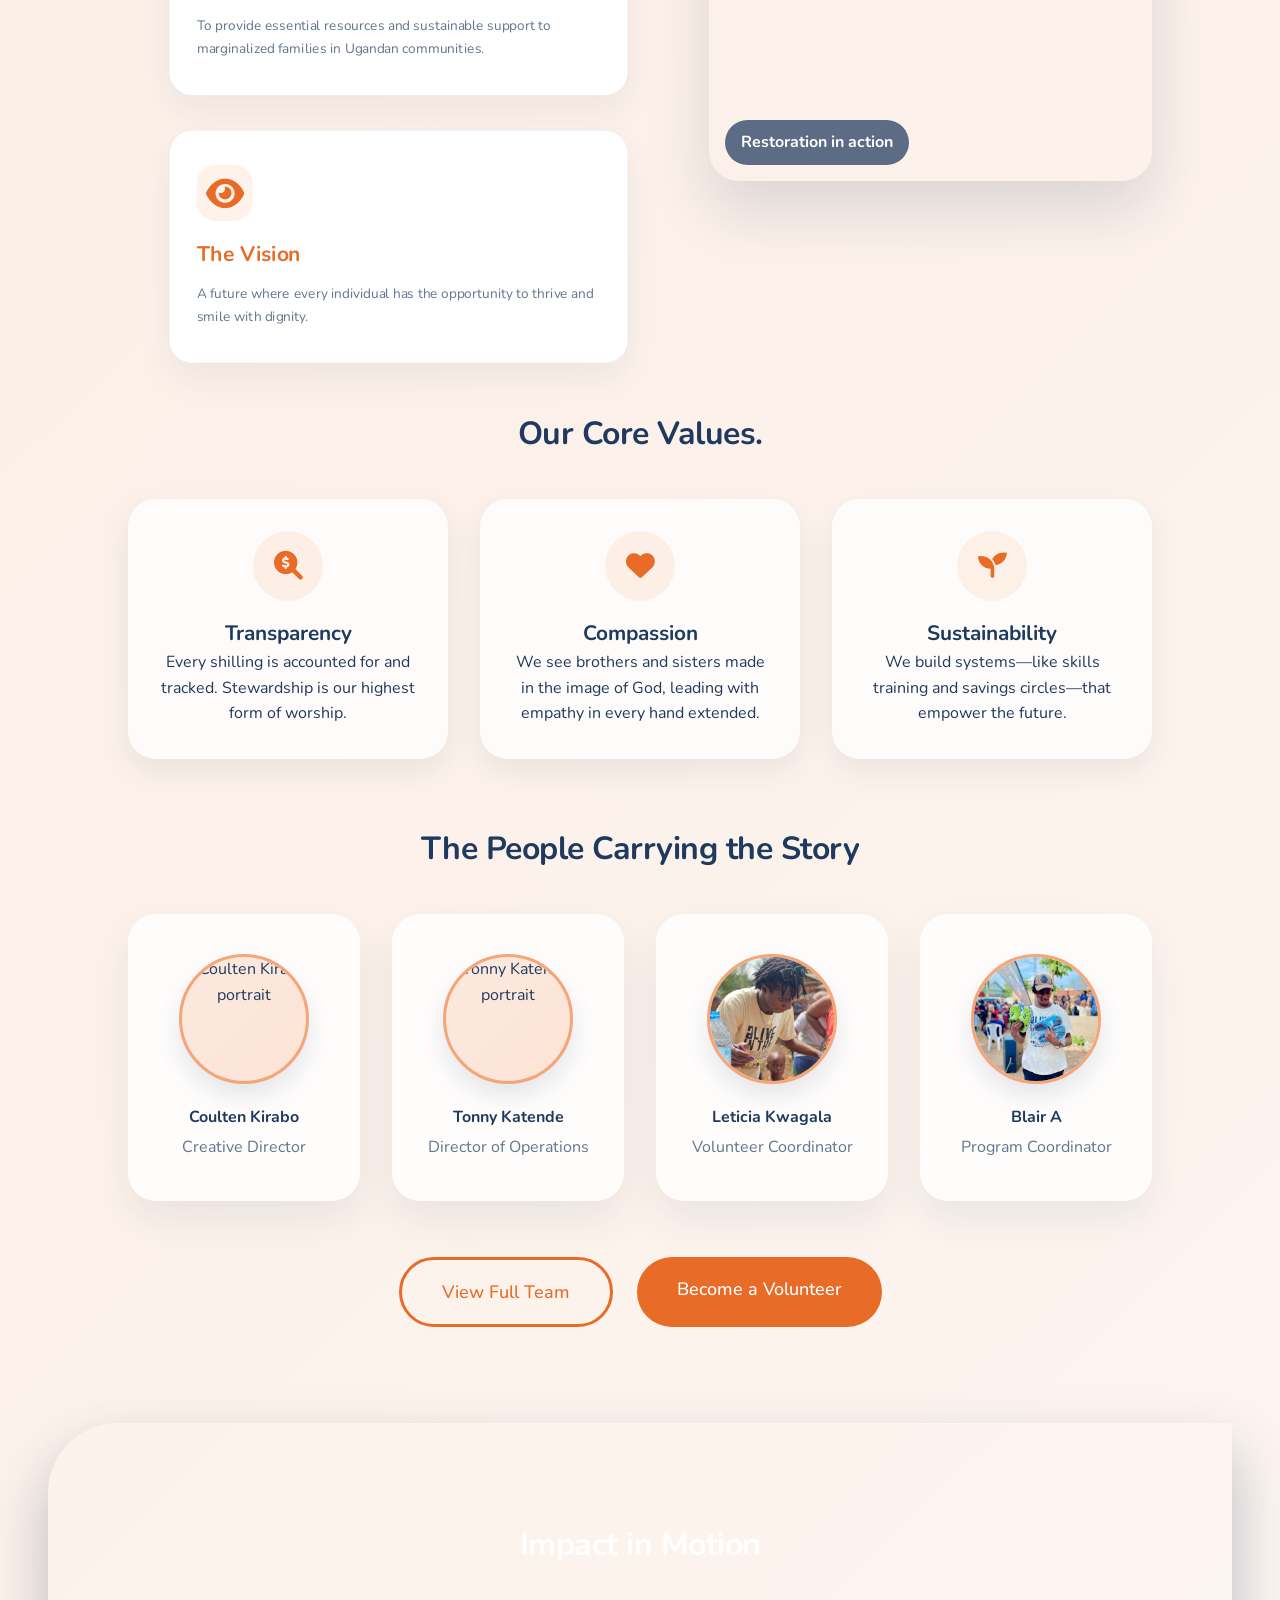
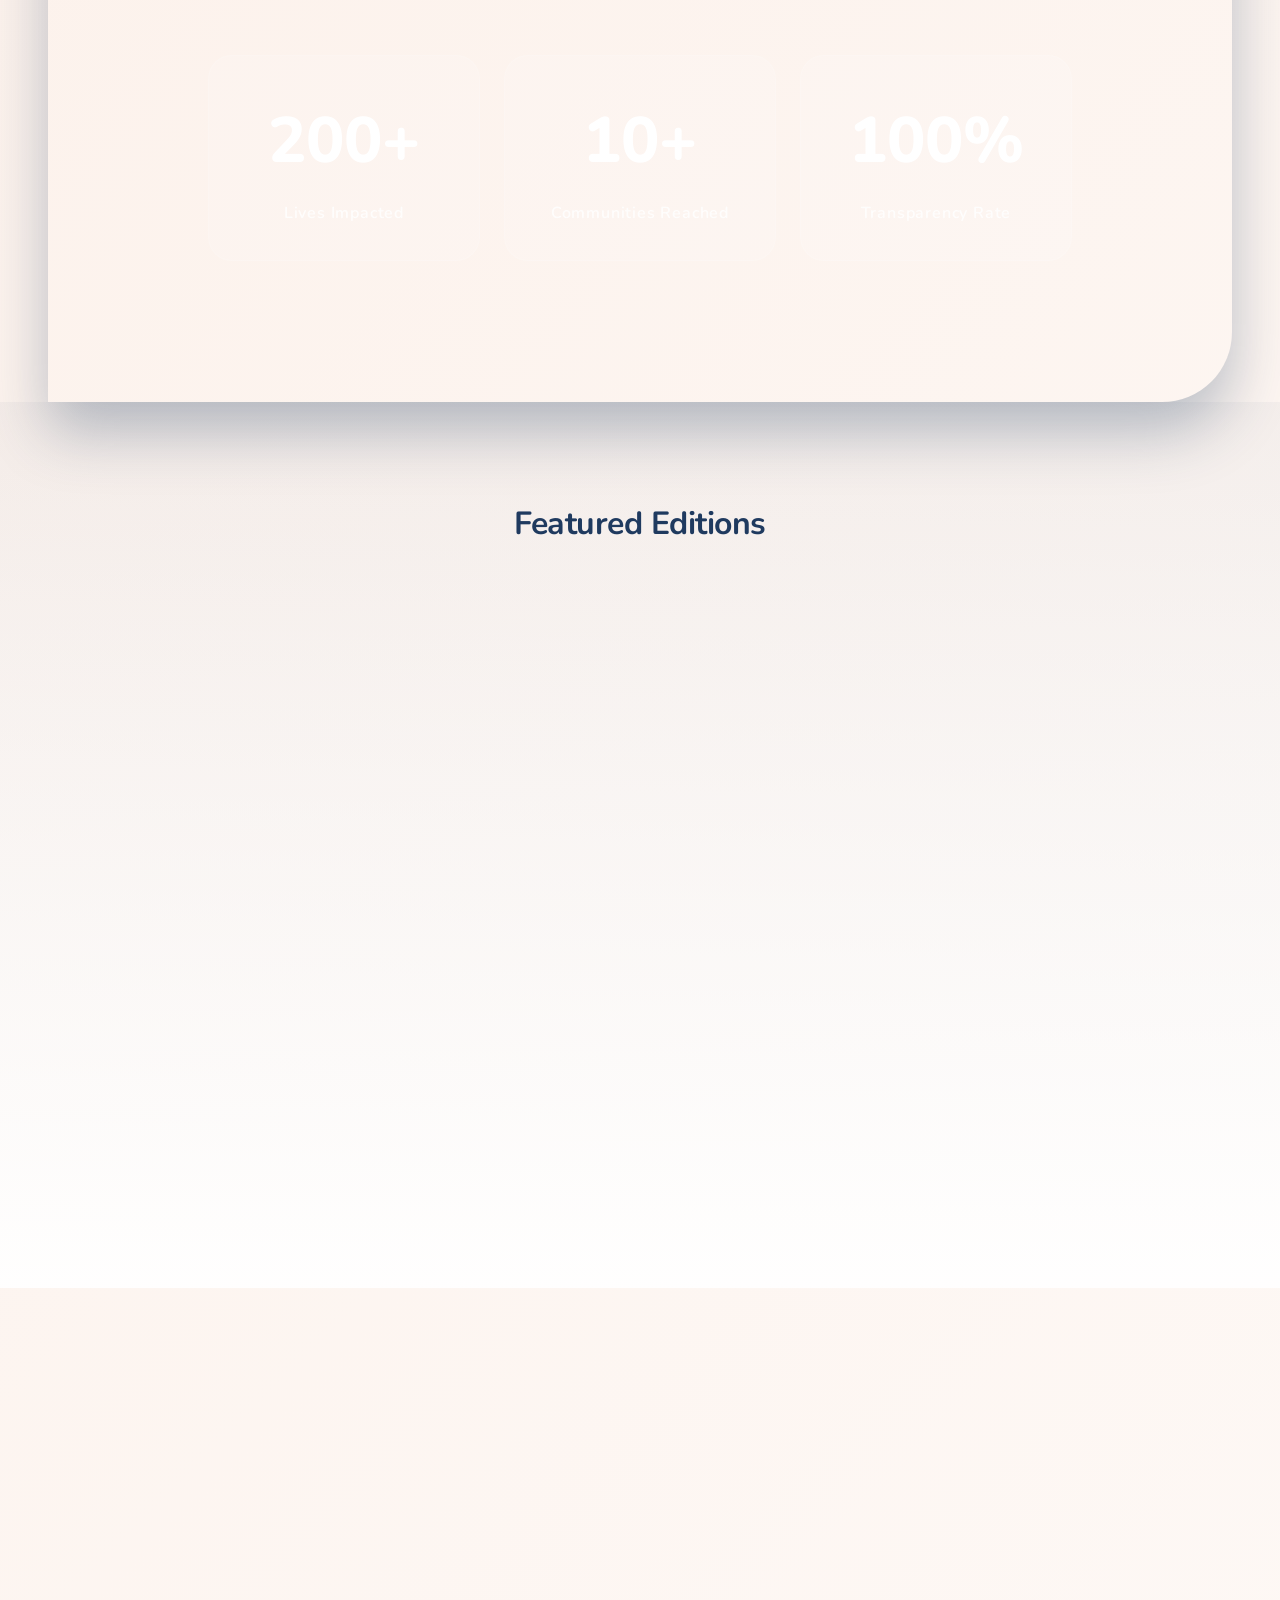
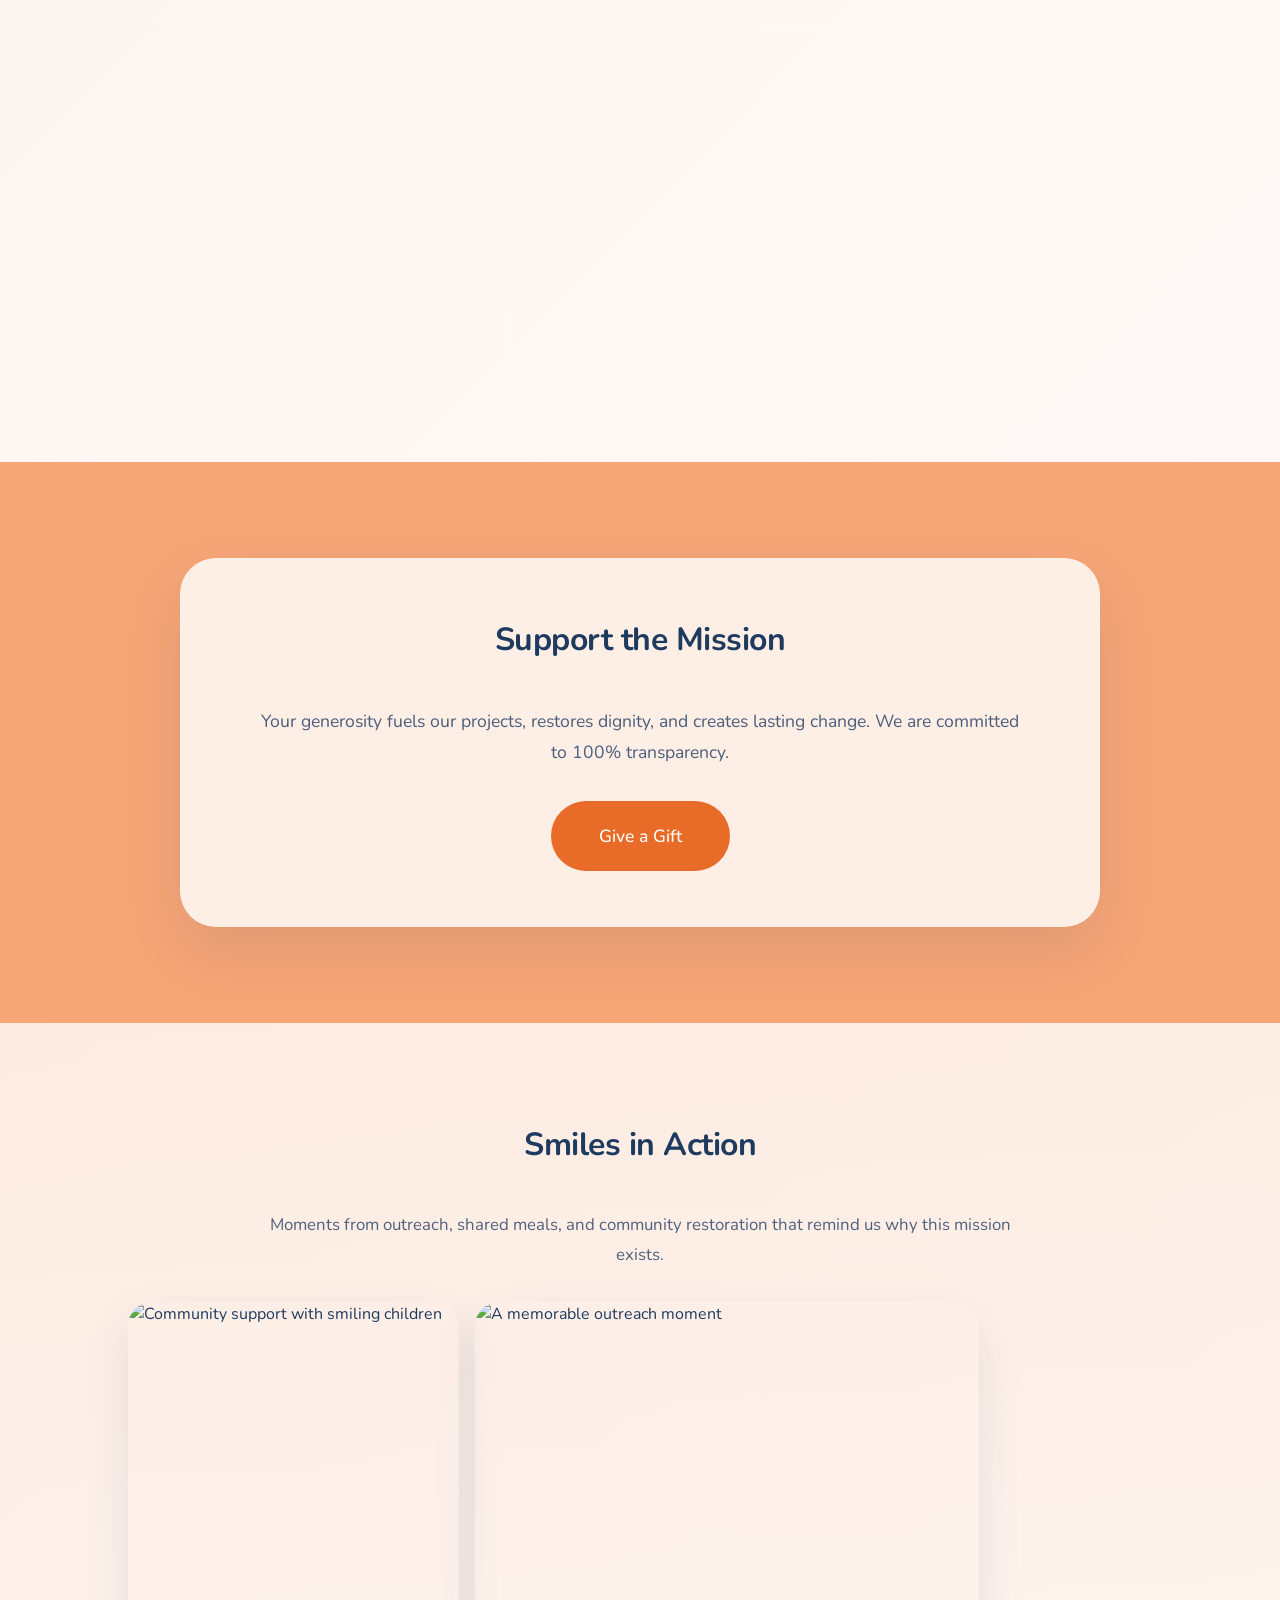
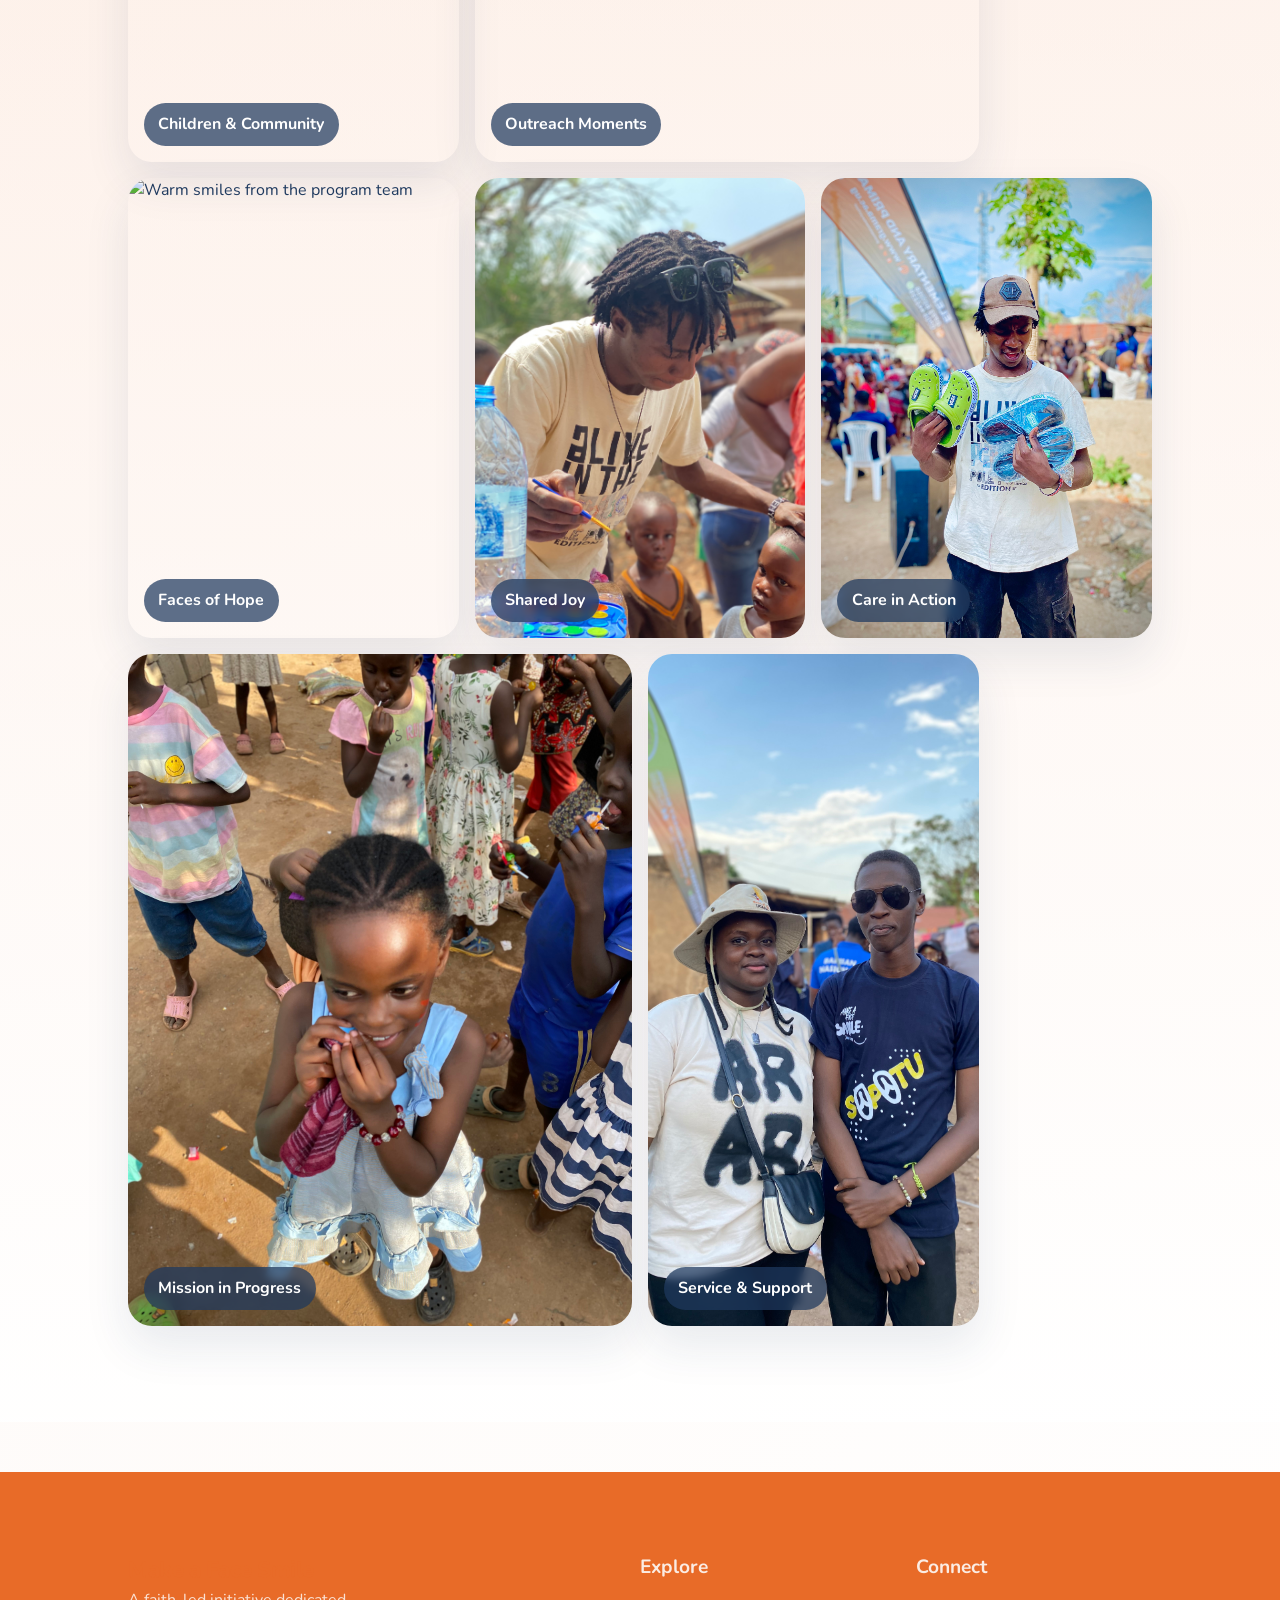
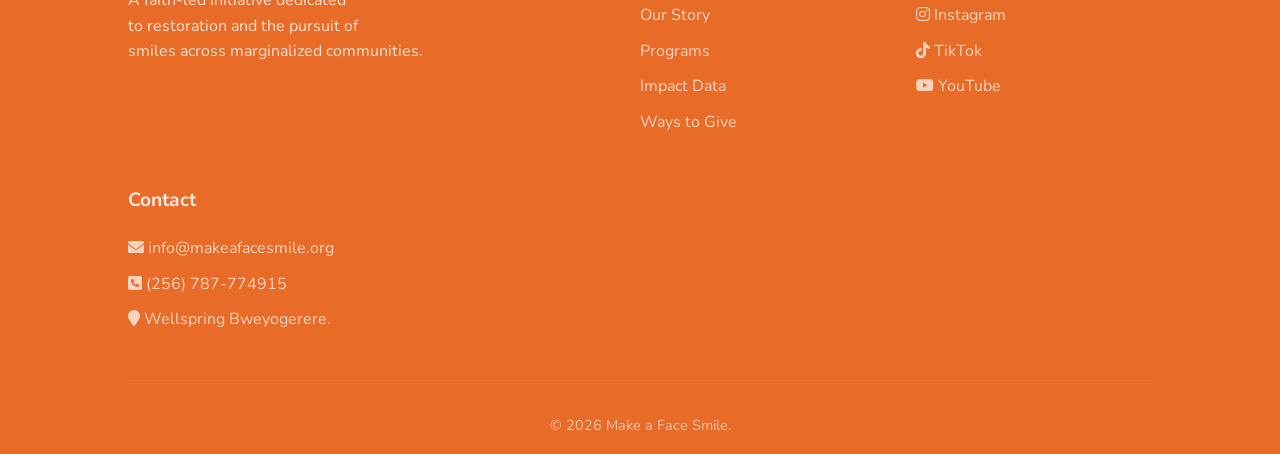
==== commit 0d95120e: "Add: pics & contact page." ====
--- a/index.html
+++ b/index.html
@@ -4,7 +4,7 @@
 <head>
     <meta charset="UTF-8">
     <meta name="viewport" content="width=device-width, initial-scale=1.0">
-    <!-- <link rel="icon" type="image/png" sizes="32x32" href="assets/icon.jpeg"> -->
+    <link rel="icon" type="" sizes="32x32" href="assets/icon.jpeg">
     <title>Make a Face Smile | Restoring Hope & Dignity</title>
     <link rel="stylesheet" href="style.css">
     <link rel="stylesheet" href="https://cdnjs.cloudflare.com/ajax/libs/font-awesome/6.0.0/css/all.min.css">
@@ -12,15 +12,23 @@
 
 <body>
 
-    <nav class="navbar">
+    <nav class="navbar" id="siteNavbar">
         <div class="logo">
-            <img src="assets/logo.jpeg" alt="Make a Face Smile Logo" class="logo"/>
-        </div>
-        <ul class="nav-links">
+            <img src="assets/logo.jpeg" alt="Make a Face Smile Logo" class="logo" />
+        </div>
+
+        <button class="menu-toggle" id="menuToggle" aria-label="Toggle navigation menu" aria-expanded="false">
+            <span></span>
+            <span></span>
+            <span></span>
+        </button>
+
+        <ul class="nav-links" id="navLinks">
             <li><a href="#">Home</a></li>
             <li><a href="#about">About</a></li>
             <li><a href="#impact">Impact</a></li>
             <li><a href="programs.html">Programs</a></li>
+            <li><a href="contact.html">Contact</a></li>
             <li><a href="donate.html" class="cta-btn">Donate</a></li>
         </ul>
     </nav>
@@ -30,28 +38,28 @@
             <source src="assets/sapatus.mp4" type="video/mp4">
         </video>
         <div class="hero-content">
-            <h1>Restoring Hope, One <span>Smile</span> at a Time.</h1>
-            <p>Empowering communities through transparent, faith-led compassion and professional excellence.</p>
+            <h1>A Living Story of <span>Dignity</span>, Care, and Restored Smiles.</h1>
+            <p>Every meal shared, every shoe placed, every girl protected — this is the everyday editorial of hope in motion across Uganda.</p>
             <div class="hero-btns">
-                <a href="donate.html" class="btn-primary">Start Giving</a>
-                <a href="#impact" class="btn-secondary">View Our Impact</a>
+                <a href="donate.html" class="btn-primary">Join the Story</a>
+                <a href="#impact" class="btn-secondary">See the Impact</a>
             </div>
         </div>
     </header>
 
     <section id="about" class="section about-section">
-        <div class="container">
-            <div class="identity-header">
-                <h2 class="section-subtitle">Our Heart</h2>
-                <p class="identity-text">
-                    Rooted in the biblical call to love our neighbors as ourselves, Make a Face Smile is a collective of
-                    believers
-                    dedicated to the ministry of restoration. We believe that honoring God requires excellence in our
-                    craft, we use professional precision to deliver Christ-led compassion to the marginalized.
-                </p>
-            </div>
-
-            <div class="mission-grid zoom-in delay-1">
+        <div class="container about-split">
+            <div class="about-copy">
+                <div class="identity-header">
+                    <h2 class="section-subtitle">The Story Behind the Mission</h2>
+                    <p class="identity-text">
+                        Make a Face Smile is more than a charity campaign. It is a living story of faith in action — where
+                        care is practical, dignity is non-negotiable, and every act of support becomes a chapter in restoring
+                        hope to communities that deserve to be seen, protected, and celebrated.
+                    </p>
+                </div>
+
+                <div class="mission-grid zoom-in delay-1">
                 <div class="mission-card glass">
                     <div class="card-icon">
                         <i class="fas fa-bullseye" style="color: var(--primary); font-size: 2.5rem;"></i>
@@ -70,6 +78,15 @@
             </div>
 
 
+            </div>
+
+            <div class="about-image-panel">
+                <img src="assets/IMG_6213.jpeg" alt="Community outreach and charity work">
+                <div class="image-overlay-caption">Restoration in action</div>
+            </div>
+        </div>
+
+        <div class="container">
             <div>
                 <h2 class="section-title">Our Core Values.</h2>
                 <div class="values-grid">
@@ -96,25 +113,33 @@
             </div>
 
             <div class="team-section">
-                <h2 class="section-title">The Faces Behind the Mission</h2>
+                <h2 class="section-title">The People Carrying the Story</h2>
                 <div class="team-grid">
                     <div class="team-member">
-                        <div class="member-photo glass" style="background: linear-gradient(135deg, #F6A576, #E86B28);"></div>
+                        <div class="member-photo glass">
+                            <img src="assets/IMG_6219.jpeg" alt="Coulten Kirabo portrait">
+                        </div>
                         <h4>Coulten Kirabo</h4>
                         <p>Creative Director</p>
                     </div>
                     <div class="team-member">
-                        <div class="member-photo glass" style="background: linear-gradient(135deg, #F6A576, #E86B28);"></div>
+                        <div class="member-photo glass">
+                            <img src="assets/IMG_6220.jpeg" alt="Tonny Katende portrait">
+                        </div>
                         <h4>Tonny Katende</h4>
                         <p>Director of Operations</p>
                     </div>
                     <div class="team-member">
-                        <div class="member-photo glass" style="background: linear-gradient(135deg, #F6A576, #E86B28);"></div>
+                        <div class="member-photo glass">
+                            <img src="assets/IMG_6327.jpeg" alt="Leticia Kwagala portrait">
+                        </div>
                         <h4>Leticia Kwagala</h4>
                         <p>Volunteer Coordinator</p>
                     </div>
                     <div class="team-member">
-                        <div class="member-photo glass" style="background: linear-gradient(135deg, #F6A576, #E86B28);"></div>
+                        <div class="member-photo glass">
+                            <img src="assets/IMG_8785.jpeg" alt="Blair A portrait">
+                        </div>
                         <h4>Blair A</h4>
                         <p>Program Coordinator</p>
                     </div>
@@ -129,7 +154,7 @@
     </section>
 
     <section id="impact" class="section impact-section">
-        <h2 class="section-title">Our Impact</h2>
+        <h2 class="section-title">Impact in Motion</h2>
         <div class="stats-bar glass">
             <div class="stat-item">
                 <h3 class="stat">200+</h3>
@@ -147,29 +172,38 @@
     </section>
 
     <section class="projects-container">
-        <h2 class="section-title">Current Projects</h2>
+        <h2 class="section-title">Featured Editions</h2>
         <div class="projects-grid">
             <article class="project-card glass reveal slide-up">
+                <div class="project-image">
+                    <img src="assets/IMG_6213.jpeg" alt="Food relief efforts in community">
+                </div>
                 <div class="card-content">
-                    <h3>Food Relief</h3>
-                    <p>Directly answering Christ’s call to feed the hungry by providing nutrition to urban slums.</p>
+                    <h3>The Daily Bread Issue</h3>
+                    <p>Direct food support for families navigating hunger, instability, and the everyday weight of survival.</p>
                     <a href="programs.html" class="btn-minimal">Learn More <i class="fas fa-arrow-right"></i></a>
                 </div>
             </article>
 
             <article class="project-card glass">
+                <div class="project-image">
+                    <img src="assets/IMG_8824.jpeg" alt="Children receiving shoes and school support">
+                </div>
                 <div class="card-content">
-                    <h3>Sapatu</h3>
-                    <p>Removing barriers to education by providing shoes and school requirements for children.</p>
+                    <h3>Walk in Truth</h3>
+                    <p>Helping children step into school with confidence by providing shoes, essentials, and the dignity of being prepared.</p>
                     <a href="programs.html" class="btn-minimal">Learn More <i class="fas fa-arrow-right"></i></a>
                 </div>
             </article>
 
             <article class="project-card glass highlight">
+                <div class="project-image">
+                    <img src="assets/IMG_8929.jpeg" alt="Essential hygiene support for girls">
+                </div>
                 <div class="card-content">
                     <span class="status-badge">New Launch</span>
                     <h3>Esther's Bucket</h3>
-                    <p>Restoring dignity through essential hygiene kits for girls to keep them in school.</p>
+                    <p>Practical care for girls in crisis — hygiene support that protects health, confidence, and full participation in school.</p>
                     <a href="programs.html" class="btn-minimal">View Goals <i class="fas fa-arrow-right"></i></a>
                 </div>
             </article>
@@ -204,11 +238,50 @@
         </div>
     </section>
 
+    <section class="gallery-section">
+        <div class="container">
+            <div class="gallery-intro">
+                <h2 class="section-title">Smiles in Action</h2>
+                <p>Moments from outreach, shared meals, and community restoration that remind us why this mission exists.</p>
+            </div>
+            <div class="gallery-grid">
+                <figure class="gallery-card tall">
+                    <img src="assets/IMG_6213.jpeg" alt="Community support with smiling children">
+                    <figcaption>Children & Community</figcaption>
+                </figure>
+                <figure class="gallery-card wide">
+                    <img src="assets/IMG_6219.jpeg" alt="A memorable outreach moment">
+                    <figcaption>Outreach Moments</figcaption>
+                </figure>
+                <figure class="gallery-card">
+                    <img src="assets/IMG_6220.jpeg" alt="Warm smiles from the program team">
+                    <figcaption>Faces of Hope</figcaption>
+                </figure>
+                <figure class="gallery-card">
+                    <img src="assets/IMG_6327.jpeg" alt="Shared joy in the field">
+                    <figcaption>Shared Joy</figcaption>
+                </figure>
+                <figure class="gallery-card tall">
+                    <img src="assets/IMG_8785.jpeg" alt="A meaningful moment of care">
+                    <figcaption>Care in Action</figcaption>
+                </figure>
+                <figure class="gallery-card wide">
+                    <img src="assets/IMG_8824.jpeg" alt="Photo of the mission in progress">
+                    <figcaption>Mission in Progress</figcaption>
+                </figure>
+                <figure class="gallery-card">
+                    <img src="assets/IMG_8929.jpeg" alt="Community members interacting during service">
+                    <figcaption>Service & Support</figcaption>
+                </figure>
+            </div>
+        </div>
+    </section>
+
     <footer class="footer">
         <div class="footer-container">
             <div class="footer-column">
                 <div class="logo">Make a Face Smile</div>
-                <p>A faith-led initiative dedicated to restoration and the pursuit of smiles across marginalized
+                <p>A faith-led initiative dedicated <br>to restoration and the pursuit of <br>smiles across marginalized
                     communities.</p>
             </div>
             <div class="footer-column">
@@ -229,6 +302,14 @@
                     <a href="#"><i class="fab fa-youtube"></i> YouTube</a>
                 </div>
             </div>
+            <div class="footer-column">
+                <h4>Contact</h4>
+                <div class="social-links">
+                    <a href="#"><i class="fa fa-envelope" aria-hidden="true"></i> info@makeafacesmile.org</a>
+                    <a href="#"><i class="fa fa-phone-square" aria-hidden="true"></i> (256) 787-774915</a>
+                    <a href="#"><i class="fa fa-map-marker" aria-hidden="true"></i> Wellspring Bweyogerere.</a>
+                </div>
+            </div>
         </div>
         <div class="footer-bottom">
             <p>&copy; 2026 Make a Face Smile.</p>
--- a/style.css
+++ b/style.css
@@ -34,11 +34,29 @@
     justify-content: space-between;
     align-items: center;
     padding: 1.5rem 10%;
-    background: rgba(255, 255, 255, 0.95);
+    background:  rgba(255, 255, 255, 0.95);
     backdrop-filter: blur(15px);
     position: sticky;
     top: 0;
     z-index: 1000;
+}
+
+.menu-toggle {
+    display: none;
+    flex-direction: column;
+    gap: 0.3rem;
+    background: transparent;
+    border: none;
+    cursor: pointer;
+    padding: 0.35rem;
+}
+
+.menu-toggle span {
+    display: block;
+    width: 26px;
+    height: 3px;
+    background: var(--primary);
+    border-radius: 999px;
 }
 
 .logo{
@@ -142,15 +160,16 @@
 }
 
 .hero-content h1 {
-    font-size: clamp(2.5rem, 6vw, 4.5rem);
+    font-size: clamp(2.6rem, 6vw, 4.8rem);
     line-height: 1.05;
     margin-bottom: 1.5rem;
     font-weight: 800;
     color: var(--white);
+    text-shadow: 0 8px 30px rgba(0, 0, 0, 0.35);
 }
 
 .hero-content h1 span {
-    color: var(--primary);
+    color: #FFD4B0;
 }
 
 .hero-content p {
@@ -207,7 +226,9 @@
 }
 
 .heart-behind-hand.glass {
-    background: var(--F6A576);
+    background:
+        linear-gradient(rgba(31, 58, 95, 0.45), rgba(31, 58, 95, 0.5)),
+        url('https://images.unsplash.com/photo-1600880292203-757bb62b4baf?auto=format&fit=crop&w=1600&q=80') center/cover;
     color: var(--white);
     padding: 6rem 10%;
     margin: 4rem 3rem;
@@ -215,6 +236,7 @@
     text-align: center;
     box-shadow: 0 30px 60px rgba(31, 58, 95, 0.25);
     border: 1px solid rgba(255, 255, 255, 0.1);
+    background-attachment: fixed;
 }
 
 .heart-behind-hand.glass-dark {
@@ -315,11 +337,14 @@
 }
 
 .impact-section {
-    background: var(--primary);
+    background:
+        linear-gradient(rgba(31, 58, 95, 0.72), rgba(31, 58, 95, 0.78)),
+        url('https://images.unsplash.com/photo-1469571486292-0ba58a3f068b?auto=format&fit=crop&w=1600&q=80') center/cover fixed;
     color: var(--white);
     border-radius: 70px 0 70px 0;
     margin: 0 3rem;
     box-shadow: 0 30px 60px rgba(31, 58, 95, 0.3);
+    background-attachment: fixed;
 }
 
 .section {
@@ -329,6 +354,45 @@
 .container {
     max-width: 1100px;
     margin: 0 auto;
+}
+
+.about-split {
+    display: grid;
+    grid-template-columns: 1.1fr 0.9fr;
+    gap: 2.5rem;
+    align-items: center;
+}
+
+.about-copy {
+    display: flex;
+    flex-direction: column;
+    gap: 1.5rem;
+}
+
+.about-image-panel {
+    position: relative;
+    min-height: 460px;
+    border-radius: 30px;
+    overflow: hidden;
+    box-shadow: 0 30px 60px rgba(31, 58, 95, 0.15);
+}
+
+.about-image-panel img {
+    width: 100%;
+    height: 100%;
+    object-fit: cover;
+    display: block;
+}
+
+.image-overlay-caption {
+    position: absolute;
+    left: 1rem;
+    bottom: 1rem;
+    background: rgba(31, 58, 95, 0.72);
+    color: var(--white);
+    padding: 0.6rem 1rem;
+    border-radius: 999px;
+    font-weight: 700;
 }
 
 .section-title {
@@ -345,6 +409,7 @@
     letter-spacing: 0.18em;
     text-transform: uppercase;
     margin-bottom: 0.75rem;
+    font-weight: 800;
 }
 
 .identity-header {
@@ -353,9 +418,10 @@
 }
 
 .identity-text {
-    font-size: 1.1rem;
-    line-height: 1.8;
-    color: rgba(31, 58, 95, 0.75);
+    font-size: 1.12rem;
+    line-height: 1.9;
+    color: rgba(31, 58, 95, 0.78);
+    text-align: center;
 }
 
 .mission-grid {
@@ -364,6 +430,65 @@
     flex-wrap: wrap;
     justify-content: center;
     margin-top: 2.5rem;
+}
+
+.program-feature-list {
+    display: grid;
+    gap: 2rem;
+}
+
+.program-feature {
+    display: grid;
+    grid-template-columns: 1fr 1fr;
+    gap: 0;
+    overflow: hidden;
+    border-radius: 30px;
+}
+
+.program-feature.reverse {
+    grid-template-columns: 1fr 1fr;
+}
+
+.program-feature-image {
+    min-height: 300px;
+}
+
+.program-feature-image img {
+    width: 100%;
+    height: 100%;
+    object-fit: cover;
+    display: block;
+}
+
+.program-feature-copy {
+    padding: 2.5rem;
+    display: flex;
+    flex-direction: column;
+    justify-content: center;
+}
+
+.program-tag {
+    display: inline-block;
+    margin-bottom: 0.75rem;
+    color: var(--primary);
+    font-size: 0.8rem;
+    font-weight: 800;
+    letter-spacing: 0.12em;
+    text-transform: uppercase;
+}
+
+.scripture-quote {
+    color: rgba(31, 58, 95, 0.72);
+    font-style: italic;
+    margin: 0.8rem 0 1rem;
+}
+
+.core-project {
+    margin-top: 1.2rem;
+    padding: 0.9rem 1rem;
+    background: rgba(246, 165, 118, 0.15);
+    border-radius: 16px;
+    color: rgba(31, 58, 95, 0.85);
 }
 
 .mission-card {
@@ -443,11 +568,13 @@
 }
 
 .team-member {
-    background: var(--white);
+    background: rgba(255, 255, 255, 0.82);
     border-radius: 28px;
     padding: 2.5rem 2rem;
     text-align: center;
     box-shadow: 0 18px 40px rgba(31, 58, 95, 0.08);
+    backdrop-filter: blur(10px);
+    -webkit-backdrop-filter: blur(10px);
 }
 
 .member-photo {
@@ -455,13 +582,22 @@
     height: 130px;
     margin: 0 auto 1.3rem;
     border-radius: 50%;
-    background: linear-gradient(135deg, #F6A576, #E86B28);
+    overflow: hidden;
     display: flex;
     align-items: center;
     justify-content: center;
-    font-size: 2.5rem;
-    color: var(--primary);
     border: 3px solid var(--accent);
+    background:
+        linear-gradient(135deg, rgba(232, 107, 40, 0.15), rgba(246, 165, 118, 0.3)),
+        var(--white);
+    box-shadow: 0 12px 26px rgba(31, 58, 95, 0.12);
+}
+
+.member-photo img {
+    width: 100%;
+    height: 100%;
+    object-fit: cover;
+    display: block;
 }
 
 .team-actions {
@@ -526,9 +662,35 @@
 .project-card {
     border-radius: 28px;
     overflow: hidden;
-    background: var(--white);
+    background: rgba(255, 255, 255, 0.72);
+    backdrop-filter: blur(10px);
+    -webkit-backdrop-filter: blur(10px);
     box-shadow: 0 25px 60px rgba(31, 58, 95, 0.08);
     transition: transform 0.35s ease, box-shadow 0.35s ease;
+    display: flex;
+    flex-direction: column;
+    border: 1px solid rgba(255, 255, 255, 0.6);
+}
+
+.project-image {
+    height: 240px;
+    overflow: hidden;
+    position: relative;
+}
+
+.project-image::after {
+    content: '';
+    position: absolute;
+    inset: 0;
+    background: linear-gradient(180deg, rgba(31, 58, 95, 0.04), rgba(31, 58, 95, 0.26));
+    pointer-events: none;
+}
+
+.project-image img {
+    width: 100%;
+    height: 100%;
+    object-fit: cover;
+    display: block;
 }
 
 .project-card:hover {
@@ -650,7 +812,7 @@
 
 .donate-section {
     padding: 6rem 10%;
-    background: var(#F6A576);
+    background: var(--accent);
 }
 
 .donate-container {
@@ -684,6 +846,12 @@
     .navbar { padding: 1.2rem 5%; }
     .hero { padding: 0 5%; }
     .section, .projects-container, .donate-section { padding: 4.5rem 5%; }
+    .about-split { grid-template-columns: 1fr; }
+    .about-image-panel { min-height: 320px; }
+    .program-feature,
+    .program-feature.reverse {
+        grid-template-columns: 1fr;
+    }
 }
 
 @media (max-width: 768px) {
@@ -701,26 +869,50 @@
     }
     .mission-grid, .stats-bar { flex-direction: column; }
     .impact-section { margin: 0 1rem; border-radius: 40px; }
+
+    .menu-toggle {
+        display: flex;
+    }
+
     .navbar {
-        flex-direction: column;
+        flex-wrap: wrap;
         align-items: center;
         padding: 1rem 4%;
         gap: 0.75rem;
-    }
+        position: sticky;
+    }
+
     .logo { margin-bottom: 0.25rem; }
+
     .nav-links {
-        flex-wrap: wrap;
-        justify-content: center;
-        gap: 0.75rem 1rem;
+        display: none;
+        flex-direction: column;
+        align-items: stretch;
+        gap: 0.75rem;
         width: 100%;
-    }
+        background: rgba(255, 255, 255, 0.98);
+        padding: 1rem;
+        border-radius: 20px;
+        box-shadow: 0 20px 40px rgba(31, 58, 95, 0.12);
+    }
+
+    .navbar.open .nav-links {
+        display: flex;
+    }
+
     .nav-links a {
         padding: 0.55rem 0.8rem;
         display: inline-block;
-    }
+        width: 100%;
+    }
+
     .mission-grid, .projects-grid, .team-grid, .values-grid {
         grid-template-columns: 1fr !important;
         display: grid;
+    }
+
+    .program-feature-copy {
+        padding: 1.5rem;
     }
 }
 
@@ -762,6 +954,96 @@
 /* Ensure media and images are fluid */
 img, video { max-width: 100%; height: auto; display: block; }
 
+.gallery-section {
+    padding: 6rem 10%;
+    background: linear-gradient(180deg, rgba(246, 165, 118, 0.15), rgba(255, 255, 255, 0.9));
+}
+
+.gallery-intro {
+    text-align: center;
+    max-width: 760px;
+    margin: 0 auto 2rem;
+}
+
+.gallery-intro p {
+    font-size: 1.05rem;
+    line-height: 1.8;
+    color: rgba(31, 58, 95, 0.78);
+}
+
+.gallery-grid {
+    display: grid;
+    grid-template-columns: repeat(12, 1fr);
+    gap: 1rem;
+    margin-top: 2rem;
+    align-items: stretch;
+}
+
+.gallery-card {
+    position: relative;
+    overflow: hidden;
+    border-radius: 24px;
+    min-height: 220px;
+    box-shadow: 0 20px 45px rgba(31, 58, 95, 0.1);
+    grid-column: span 4;
+}
+
+.gallery-card.wide {
+    grid-column: span 6;
+}
+
+.gallery-card.tall {
+    grid-column: span 4;
+    min-height: 460px;
+}
+
+.gallery-card img {
+    width: 100%;
+    height: 100%;
+    object-fit: cover;
+    transition: transform 0.5s ease;
+}
+
+.gallery-card:hover img {
+    transform: scale(1.06);
+}
+
+.gallery-card figcaption {
+    position: absolute;
+    left: 1rem;
+    bottom: 1rem;
+    background: rgba(31, 58, 95, 0.72);
+    color: var(--white);
+    font-weight: 700;
+    padding: 0.55rem 0.9rem;
+    border-radius: 999px;
+    backdrop-filter: blur(4px);
+}
+
+@media (max-width: 980px) {
+    .gallery-card,
+    .gallery-card.wide,
+    .gallery-card.tall {
+        grid-column: span 6;
+    }
+}
+
+@media (max-width: 640px) {
+    .gallery-section {
+        padding: 4rem 4%;
+    }
+
+    .gallery-grid {
+        grid-template-columns: 1fr;
+    }
+
+    .gallery-card,
+    .gallery-card.wide,
+    .gallery-card.tall {
+        grid-column: span 1;
+        min-height: 260px;
+    }
+}
 
 /* maintenance */
 .maintenance-hero {
@@ -991,6 +1273,91 @@
     }
 }
 
+/* Contact page */
+.contact-us {
+    padding: 6rem 10%;
+    background: linear-gradient(135deg, rgba(246, 165, 118, 0.18), rgba(255, 255, 255, 0.9));
+}
+
+.contact-container {
+    max-width: 760px;
+    margin: 0 auto;
+    background: rgba(255, 255, 255, 0.74);
+    backdrop-filter: blur(14px);
+    -webkit-backdrop-filter: blur(14px);
+    padding: 3rem;
+    border-radius: 30px;
+    box-shadow: 0 25px 60px rgba(31, 58, 95, 0.08);
+    border: 1px solid rgba(255, 255, 255, 0.55);
+}
+
+.contact-container h2 {
+    text-align: center;
+    font-size: clamp(2rem, 4vw, 2.8rem);
+    color: var(--primary);
+    margin-bottom: 1rem;
+}
+
+.contact-container p {
+    text-align: center;
+    color: rgba(31, 58, 95, 0.75);
+    margin-bottom: 2rem;
+    line-height: 1.8;
+}
+
+.contact-form {
+    display: grid;
+    gap: 1rem;
+}
+
+.contact-form label {
+    font-weight: 800;
+    color: var(--primary);
+}
+
+.contact-form input,
+.contact-form textarea {
+    width: 100%;
+    padding: 1rem 1.1rem;
+    border-radius: 16px;
+    border: 2px solid rgba(31, 58, 95, 0.12);
+    background: rgba(255, 255, 255, 0.76);
+    color: var(--text);
+    font-size: 1rem;
+    transition: all 0.3s ease;
+}
+
+.contact-form input:focus,
+.contact-form textarea:focus {
+    outline: none;
+    border-color: var(--accent);
+    box-shadow: 0 10px 18px rgba(98, 183, 240, 0.12);
+    background: var(--white);
+}
+
+.contact-form textarea {
+    resize: vertical;
+    min-height: 140px;
+}
+
+.contact-form .btn-primary {
+    border: none;
+    cursor: pointer;
+    width: 100%;
+    margin-top: 0.5rem;
+}
+
+@media (max-width: 768px) {
+    .contact-us {
+        padding: 4rem 5%;
+    }
+
+    .contact-container {
+        padding: 2rem 1.25rem;
+        border-radius: 24px;
+    }
+}
+
 /* Donations page */
 .donation-hero {
     padding-top: 10px; 
@@ -1124,3 +1491,66 @@
         transform: none !important;
     }
 }
+
+/* GALLERY PAGE */
+        .site-custom-image-grid {
+        background: white;
+        height: 100%;
+        margin: auto;
+        overflow: hidden;
+        position: relative;
+        }
+
+        /* 2. Desktop Column Setup (Flexbox) */
+        @media (min-width: 1024px) {
+        .site-custom-image-grid-wrapper {
+        max-width: 250px !important;
+        margin: 0 5px;
+        }
+
+        .site-custom-image-grid-wrapper .site-slick-wrapper {
+        width: 100%;
+        height: fit-content;
+        display: flex;
+        flex-direction: column; /* Stacks images vertically in the column */
+        }
+
+        .site-custom-image-grid-wrapper .site-slide {
+        width: 250px !important;
+        margin: 0 0 10px !important; /* Adds the gap between stacked images */
+        }
+        }
+
+        /* 3. The Image Hover Zoom Effect */
+        .site-custom-image-grid-wrapper .site-slide {
+        overflow: hidden; /* Ensures the image doesn't break out when zooming */
+        margin: 0 5px !important;
+        }
+
+        .site-custom-image-grid-wrapper .site-slide .site-slider-image {
+        transition: all 1s ease;
+        width: 100%;
+        height: 100%;
+        object-fit: cover;
+        }
+
+        .site-custom-image-grid-wrapper .site-slide:hover .site-slider-image {
+        scale: 1.2; /* The zoom! */
+        }
+
+        /* 4. Responsive Heights */
+        .site-custom-image-grid-wrapper .site-slick-wrapper .site-slider-image-block {
+        height: 400px; /* Mobile height */
+        }
+
+        @media (min-width: 600px) {
+        .site-custom-image-grid-wrapper .site-slick-wrapper .site-slider-image-block {
+        height: 250px; /* Tablet height */
+        }
+        }
+
+        @media (min-width: 1024px) {
+        .site-custom-image-grid-wrapper .site-slick-wrapper .site-slider-image-block {
+        height: auto; /* Desktop lets the image dictate height natively */
+        }
+        }
